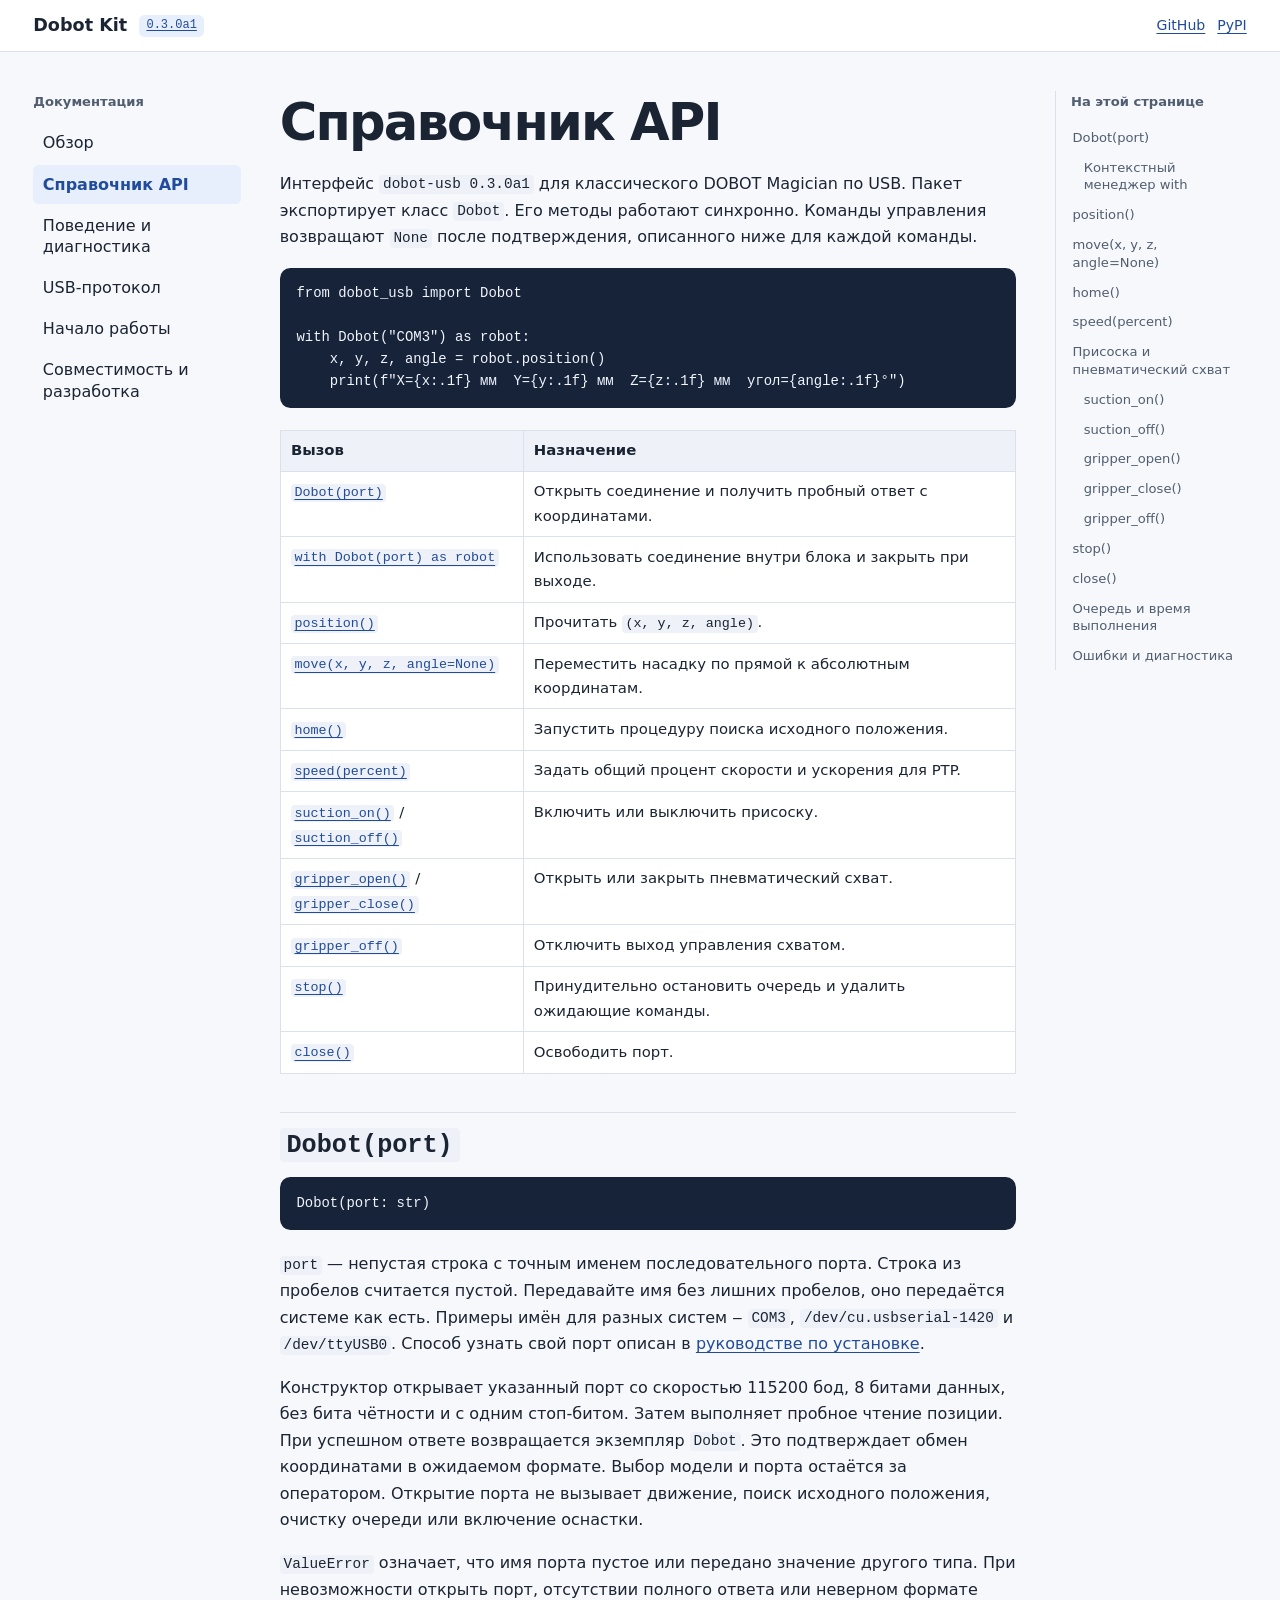
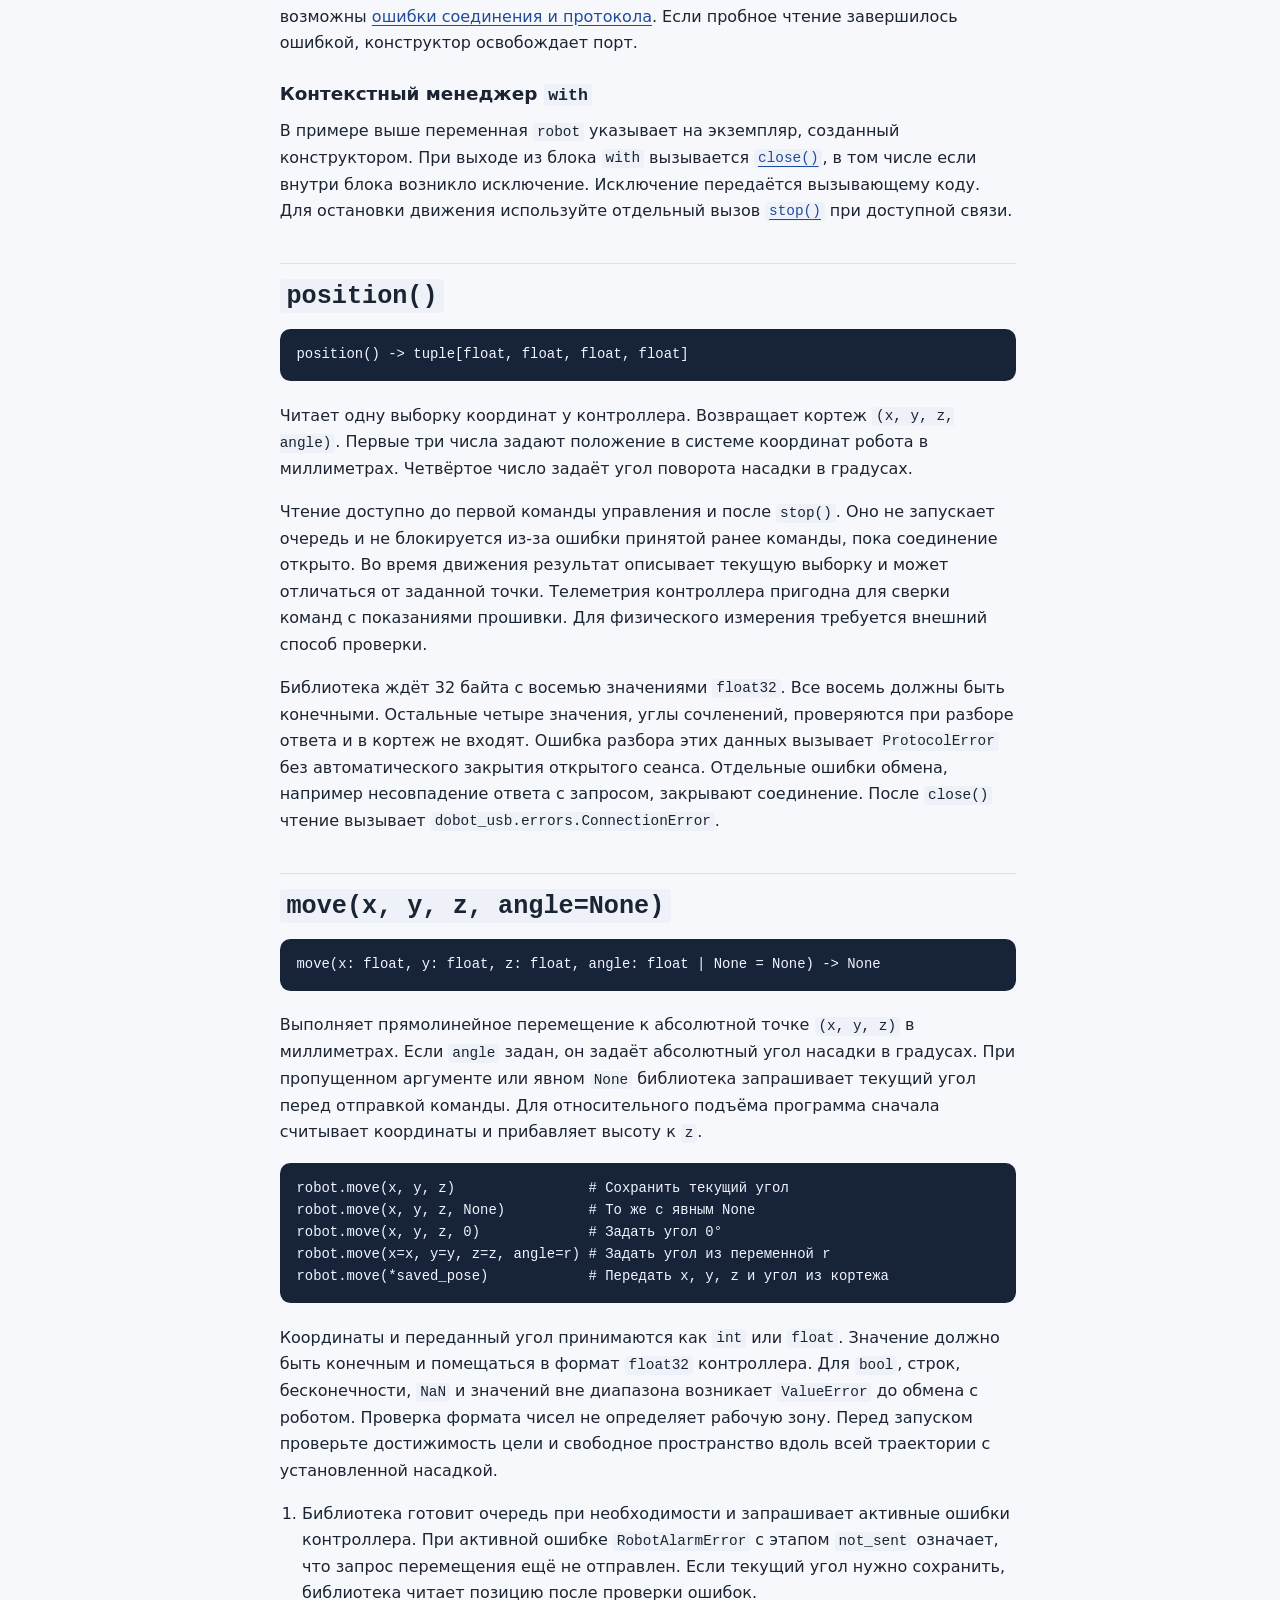
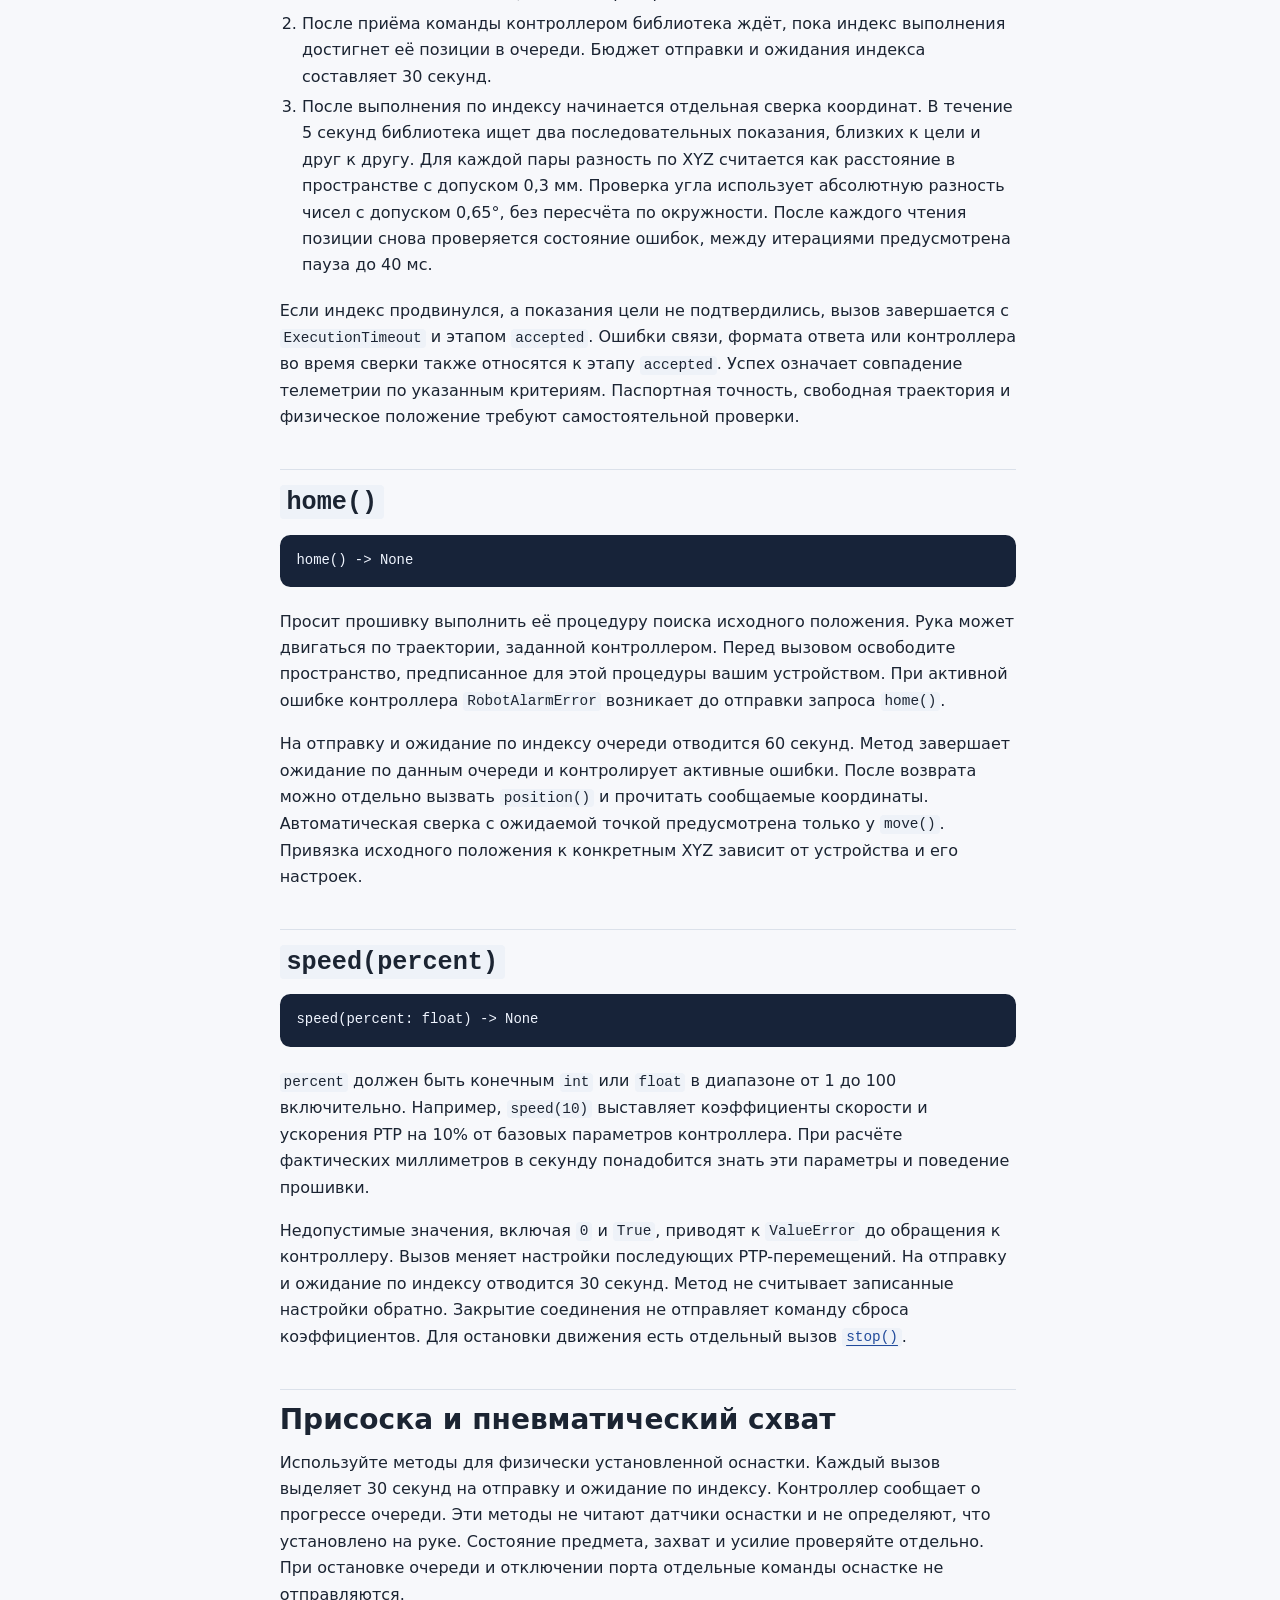
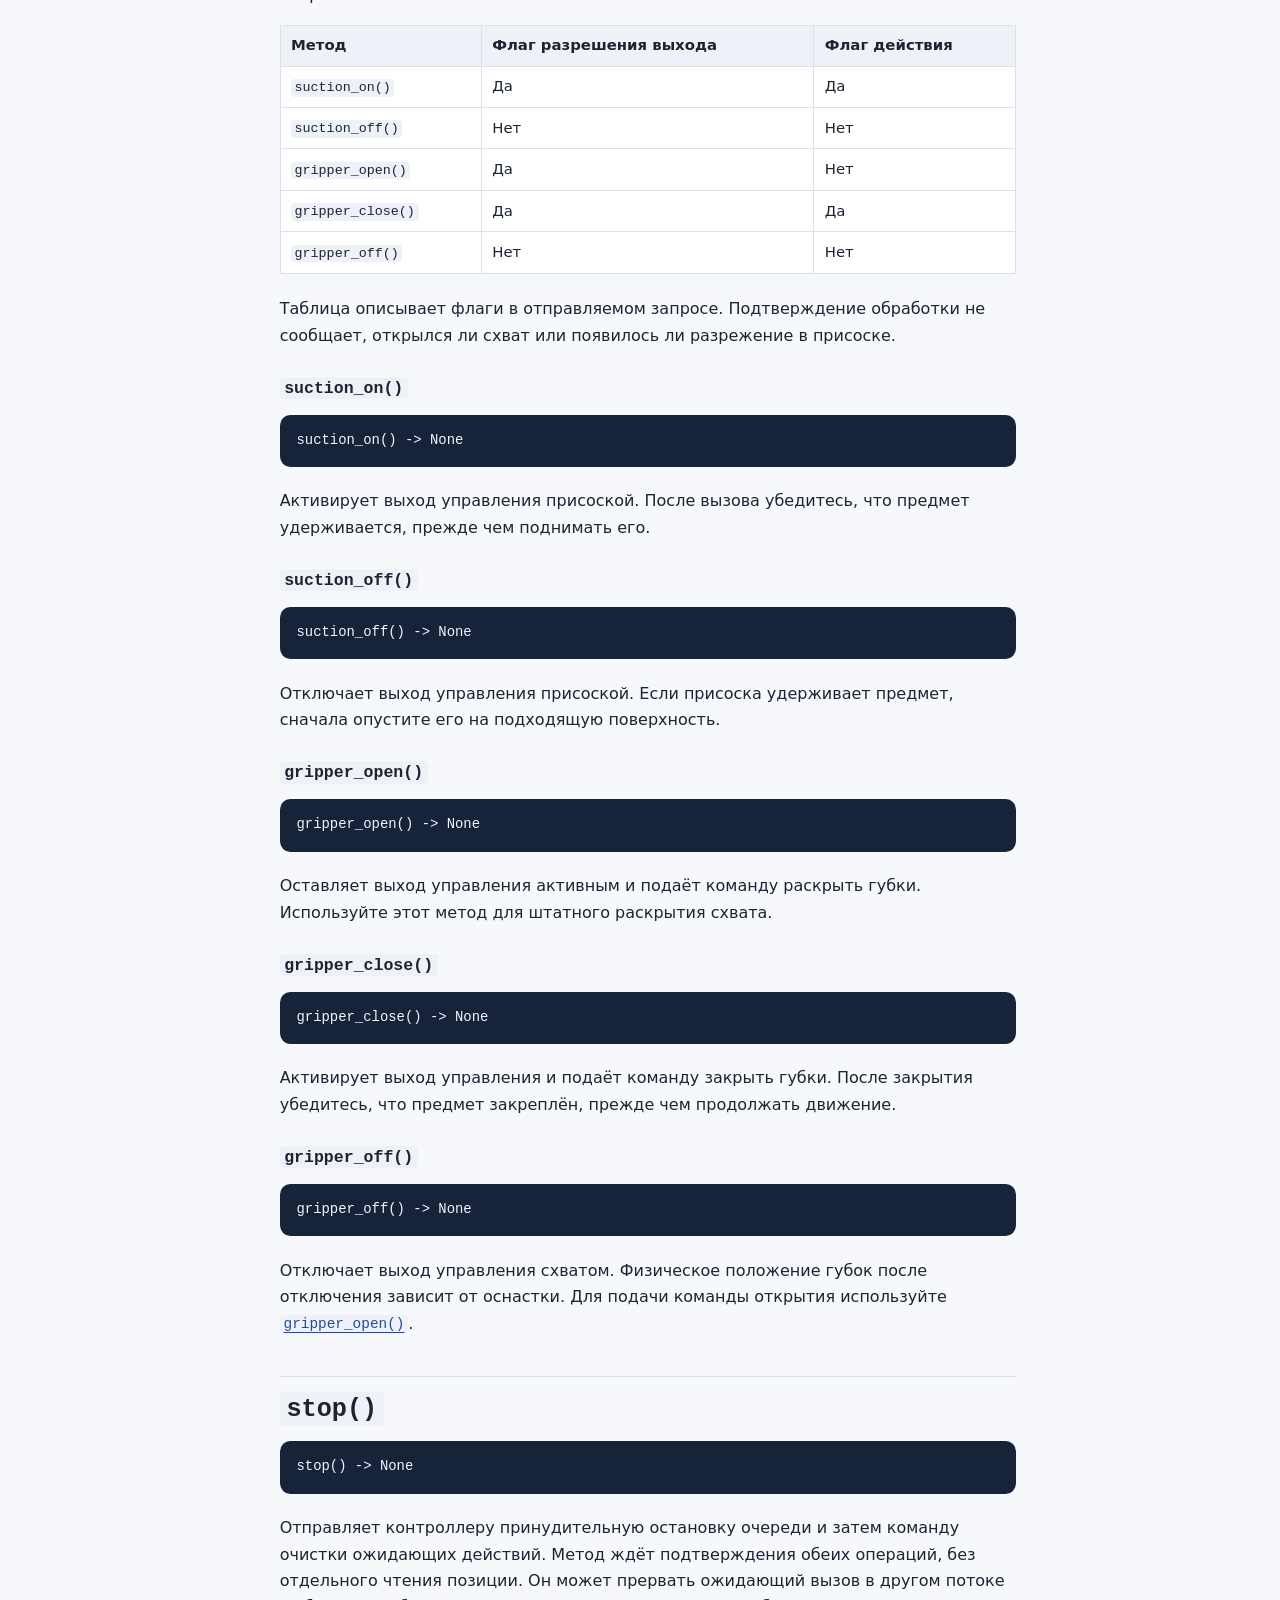
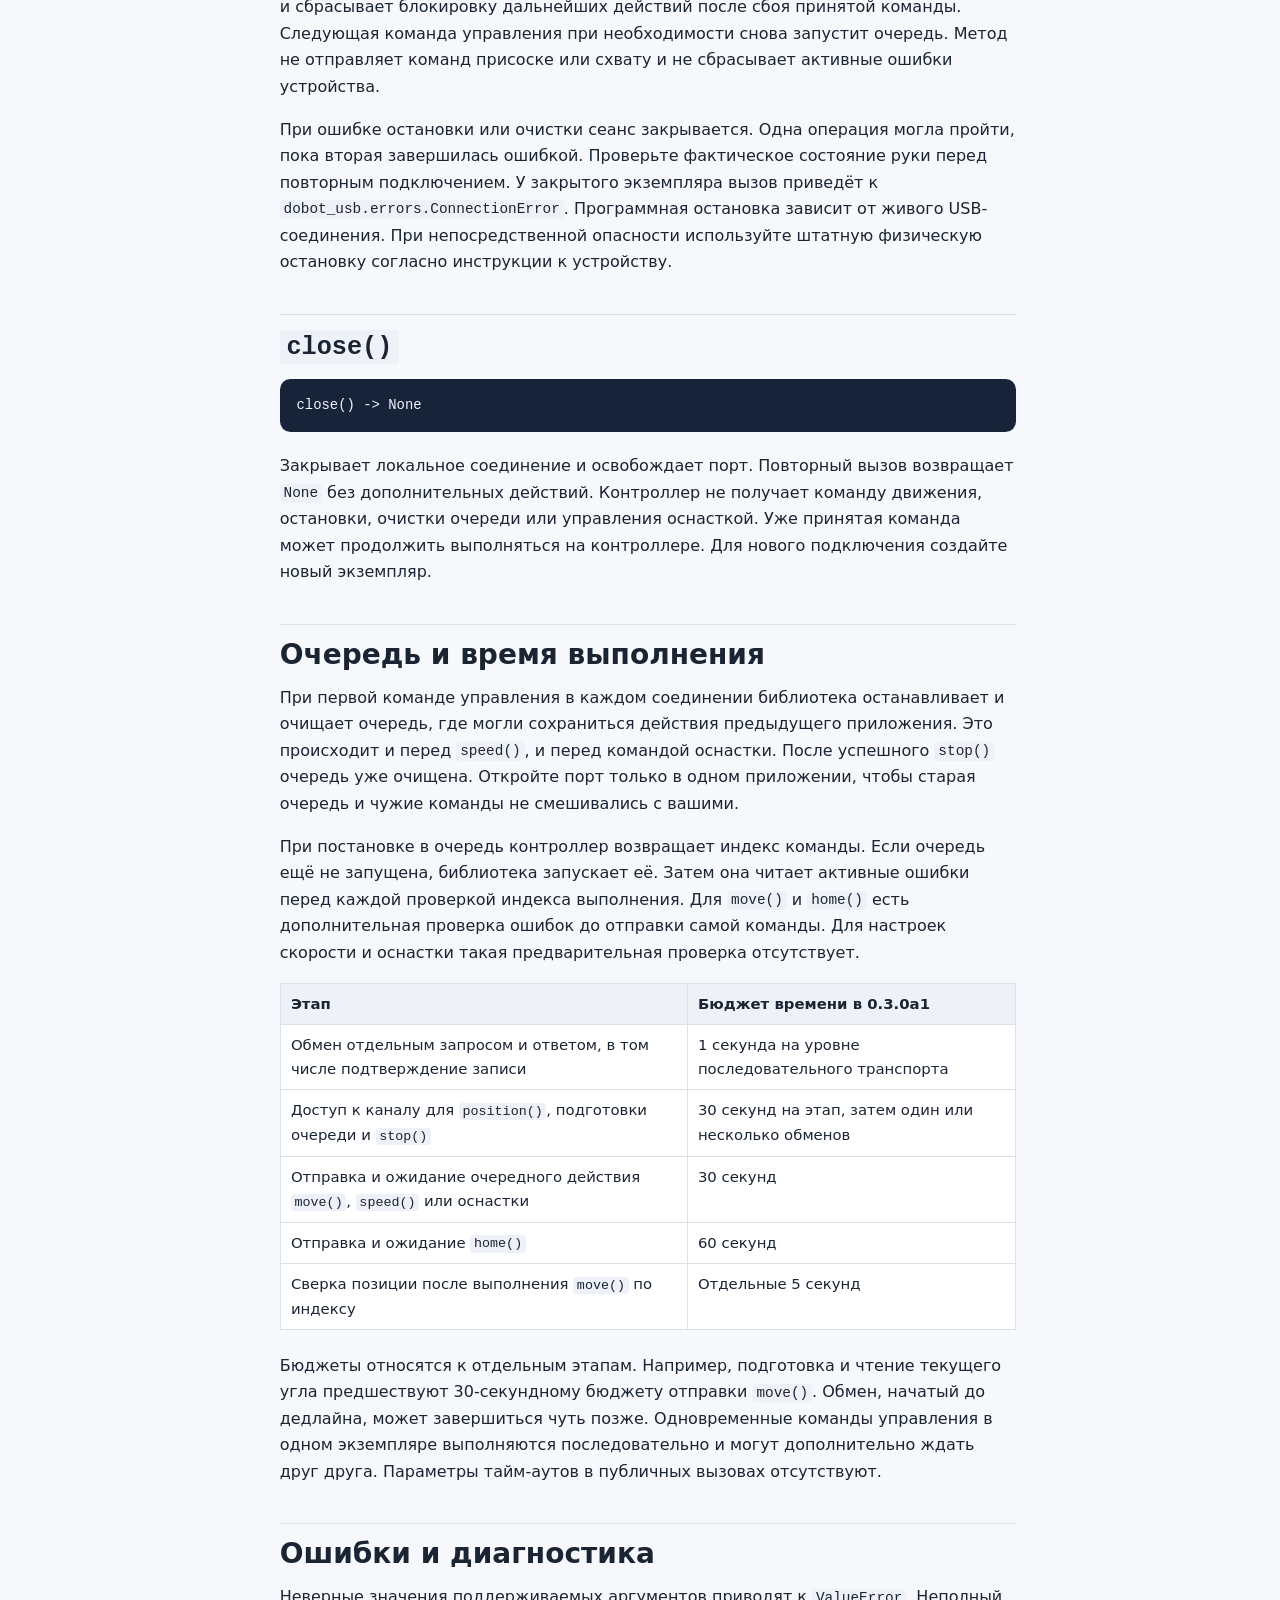
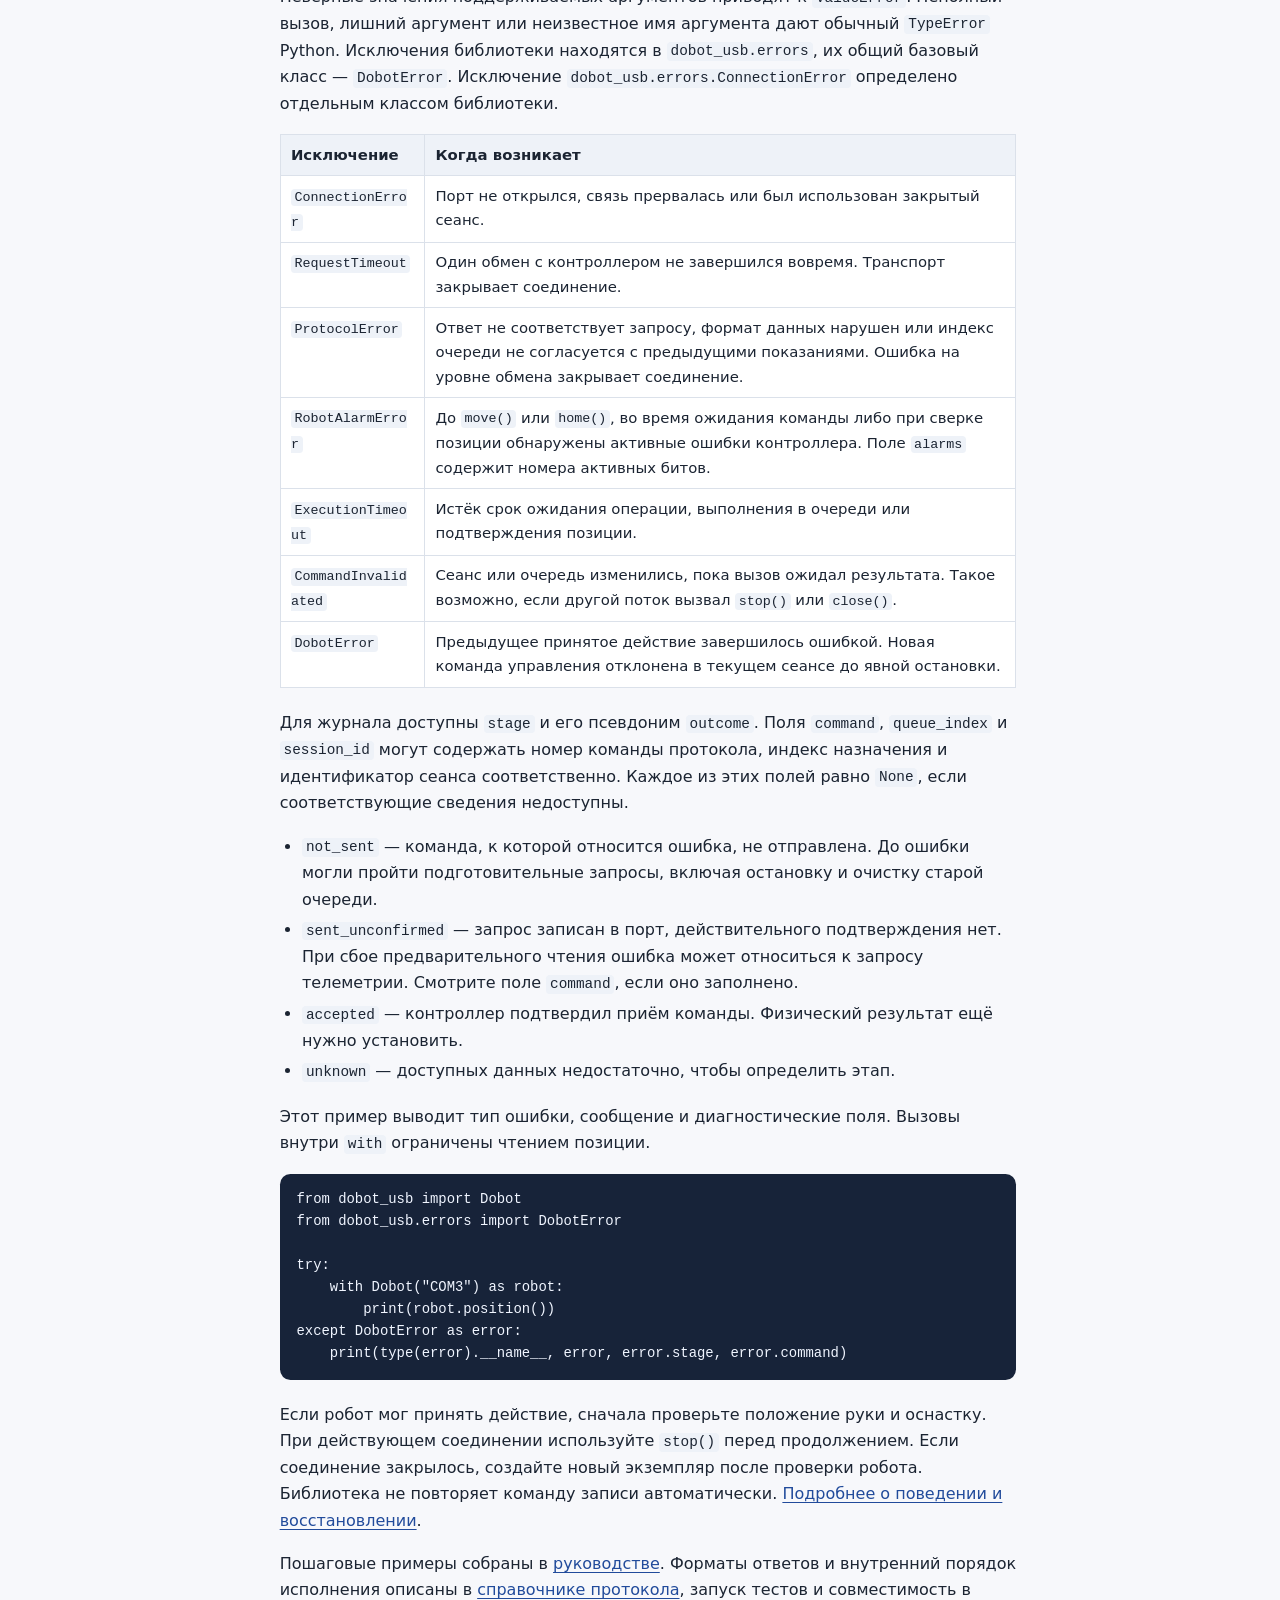
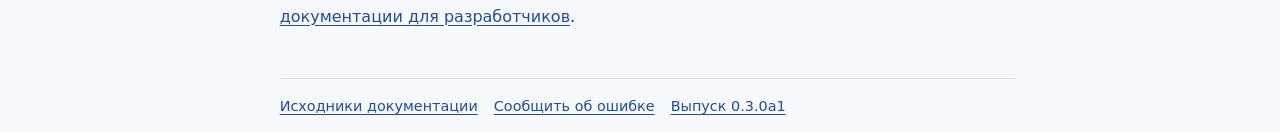
==== docs/api.html @ 1772c76c "Document the Dobot USB API and release 0.3.0a1" ====
<!doctype html>
<html lang="ru">
<head>
  <meta charset="utf-8">
  <meta name="viewport" content="width=device-width, initial-scale=1">
  <meta name="description" content="Справочник API Dobot Kit 0.3.0a1 для классического DOBOT Magician">
  <title>Справочник API | Dobot Kit</title>
  <link rel="stylesheet" href="assets/site.css">
</head>
<body>
<a class="skip-link" href="#main">К содержанию</a>
<header class="site-header">
  <div class="header-inner">
    <div class="identity">
      <a class="brand" href="index.html">Dobot Kit</a>
      <a class="version" href="development.html#releases">0.3.0a1</a>
    </div>
    <nav class="header-links" aria-label="Исходники и пакет">
      <a href="https://github.com/art9762/dobot-kit">GitHub</a>
      <a href="https://pypi.org/project/dobot-usb/0.3.0a1/">PyPI</a>
    </nav>
  </div>
</header>
<div class="layout">
  <nav class="site-nav" aria-label="Разделы документации">
    <p class="nav-name">Документация</p>
    <ul>
      <li><a href="index.html">Обзор</a></li>
      <li><a href="api.html" aria-current="page">Справочник API</a></li>
      <li><a href="behavior.html">Поведение и диагностика</a></li>
      <li><a href="protocol.html">USB-протокол</a></li>
      <li><a href="guide.html">Начало работы</a></li>
      <li><a href="development.html">Совместимость и разработка</a></li>
    </ul>
  </nav>
  <main id="main" tabindex="-1">
    <details class="small-nav">
      <summary>Разделы документации</summary>
      <nav aria-label="Разделы документации"><ul>
      <li><a href="index.html">Обзор</a></li>
      <li><a href="api.html" aria-current="page">Справочник API</a></li>
      <li><a href="behavior.html">Поведение и диагностика</a></li>
      <li><a href="protocol.html">USB-протокол</a></li>
      <li><a href="guide.html">Начало работы</a></li>
      <li><a href="development.html">Совместимость и разработка</a></li>
      </ul></nav>
    </details>
    <details class="small-contents">
      <summary>На этой странице</summary>
      <nav aria-label="Содержание страницы"><ul>
      <li class="h2"><a href="#dobot">Dobot(port)</a></li>
      <li class="h3"><a href="#with">Контекстный менеджер with</a></li>
      <li class="h2"><a href="#position">position()</a></li>
      <li class="h2"><a href="#move">move(x, y, z, angle=None)</a></li>
      <li class="h2"><a href="#home">home()</a></li>
      <li class="h2"><a href="#speed">speed(percent)</a></li>
      <li class="h2"><a href="#tools">Присоска и пневматический схват</a></li>
      <li class="h3"><a href="#suction_on">suction_on()</a></li>
      <li class="h3"><a href="#suction_off">suction_off()</a></li>
      <li class="h3"><a href="#gripper_open">gripper_open()</a></li>
      <li class="h3"><a href="#gripper_close">gripper_close()</a></li>
      <li class="h3"><a href="#gripper_off">gripper_off()</a></li>
      <li class="h2"><a href="#stop">stop()</a></li>
      <li class="h2"><a href="#close">close()</a></li>
      <li class="h2"><a href="#queue">Очередь и время выполнения</a></li>
      <li class="h2"><a href="#errors">Ошибки и диагностика</a></li>
      </ul></nav>
    </details>
<article class="doc-content">
  <h1>Справочник API</h1>
  <p>Интерфейс <code>dobot-usb 0.3.0a1</code> для классического DOBOT Magician по USB. Пакет экспортирует класс <code>Dobot</code>. Его методы работают синхронно. Команды управления возвращают <code>None</code> после подтверждения, описанного ниже для каждой команды.</p>

  <pre data-language="python"><code>from dobot_usb import Dobot

with Dobot("COM3") as robot:
    x, y, z, angle = robot.position()
    print(f"X={x:.1f} мм  Y={y:.1f} мм  Z={z:.1f} мм  угол={angle:.1f}°")</code></pre>

  <div class="table-wrap">
    <table>
      <thead><tr><th scope="col">Вызов</th><th scope="col">Назначение</th></tr></thead>
      <tbody>
        <tr><td><a href="#dobot"><code>Dobot(port)</code></a></td><td>Открыть соединение и получить пробный ответ с координатами.</td></tr>
        <tr><td><a href="#with"><code>with Dobot(port) as robot</code></a></td><td>Использовать соединение внутри блока и закрыть при выходе.</td></tr>
        <tr><td><a href="#position"><code>position()</code></a></td><td>Прочитать <code>(x, y, z, angle)</code>.</td></tr>
        <tr><td><a href="#move"><code>move(x, y, z, angle=None)</code></a></td><td>Переместить насадку по прямой к абсолютным координатам.</td></tr>
        <tr><td><a href="#home"><code>home()</code></a></td><td>Запустить процедуру поиска исходного положения.</td></tr>
        <tr><td><a href="#speed"><code>speed(percent)</code></a></td><td>Задать общий процент скорости и ускорения для PTP.</td></tr>
        <tr><td><a href="#suction_on"><code>suction_on()</code></a> / <a href="#suction_off"><code>suction_off()</code></a></td><td>Включить или выключить присоску.</td></tr>
        <tr><td><a href="#gripper_open"><code>gripper_open()</code></a> / <a href="#gripper_close"><code>gripper_close()</code></a></td><td>Открыть или закрыть пневматический схват.</td></tr>
        <tr><td><a href="#gripper_off"><code>gripper_off()</code></a></td><td>Отключить выход управления схватом.</td></tr>
        <tr><td><a href="#stop"><code>stop()</code></a></td><td>Принудительно остановить очередь и удалить ожидающие команды.</td></tr>
        <tr><td><a href="#close"><code>close()</code></a></td><td>Освободить порт.</td></tr>
      </tbody>
    </table>
  </div>

  <h2 id="dobot"><code>Dobot(port)</code></h2>
  <pre><code>Dobot(port: str)</code></pre>
  <p><code>port</code> — непустая строка с точным именем последовательного порта. Строка из пробелов считается пустой. Передавайте имя без лишних пробелов, оно передаётся системе как есть. Примеры имён для разных систем ‒ <code>COM3</code>, <code>/dev/cu.usbserial-1420</code> и <code>/dev/ttyUSB0</code>. Способ узнать свой порт описан в <a href="guide.html">руководстве по установке</a>.</p>
  <p>Конструктор открывает указанный порт со скоростью 115200 бод, 8 битами данных, без бита чётности и с одним стоп-битом. Затем выполняет пробное чтение позиции. При успешном ответе возвращается экземпляр <code>Dobot</code>. Это подтверждает обмен координатами в ожидаемом формате. Выбор модели и порта остаётся за оператором. Открытие порта не вызывает движение, поиск исходного положения, очистку очереди или включение оснастки.</p>
  <p><code>ValueError</code> означает, что имя порта пустое или передано значение другого типа. При невозможности открыть порт, отсутствии полного ответа или неверном формате возможны <a href="#errors">ошибки соединения и протокола</a>. Если пробное чтение завершилось ошибкой, конструктор освобождает порт.</p>

  <h3 id="with">Контекстный менеджер <code>with</code></h3>
  <p>В примере выше переменная <code>robot</code> указывает на экземпляр, созданный конструктором. При выходе из блока <code>with</code> вызывается <a href="#close"><code>close()</code></a>, в том числе если внутри блока возникло исключение. Исключение передаётся вызывающему коду. Для остановки движения используйте отдельный вызов <a href="#stop"><code>stop()</code></a> при доступной связи.</p>

  <h2 id="position"><code>position()</code></h2>
  <pre><code>position() -> tuple[float, float, float, float]</code></pre>
  <p>Читает одну выборку координат у контроллера. Возвращает кортеж <code>(x, y, z, angle)</code>. Первые три числа задают положение в системе координат робота в миллиметрах. Четвёртое число задаёт угол поворота насадки в градусах.</p>
  <p>Чтение доступно до первой команды управления и после <code>stop()</code>. Оно не запускает очередь и не блокируется из-за ошибки принятой ранее команды, пока соединение открыто. Во время движения результат описывает текущую выборку и может отличаться от заданной точки. Телеметрия контроллера пригодна для сверки команд с показаниями прошивки. Для физического измерения требуется внешний способ проверки.</p>
  <p>Библиотека ждёт 32 байта с восемью значениями <code>float32</code>. Все восемь должны быть конечными. Остальные четыре значения, углы сочленений, проверяются при разборе ответа и в кортеж не входят. Ошибка разбора этих данных вызывает <code>ProtocolError</code> без автоматического закрытия открытого сеанса. Отдельные ошибки обмена, например несовпадение ответа с запросом, закрывают соединение. После <code>close()</code> чтение вызывает <code>dobot_usb.errors.ConnectionError</code>.</p>

  <h2 id="move"><code>move(x, y, z, angle=None)</code></h2>
  <pre><code>move(x: float, y: float, z: float, angle: float | None = None) -> None</code></pre>
  <p>Выполняет прямолинейное перемещение к абсолютной точке <code>(x, y, z)</code> в миллиметрах. Если <code>angle</code> задан, он задаёт абсолютный угол насадки в градусах. При пропущенном аргументе или явном <code>None</code> библиотека запрашивает текущий угол перед отправкой команды. Для относительного подъёма программа сначала считывает координаты и прибавляет высоту к <code>z</code>.</p>
  <pre><code>robot.move(x, y, z)                # Сохранить текущий угол
robot.move(x, y, z, None)          # То же с явным None
robot.move(x, y, z, 0)             # Задать угол 0°
robot.move(x=x, y=y, z=z, angle=r) # Задать угол из переменной r
robot.move(*saved_pose)            # Передать x, y, z и угол из кортежа</code></pre>
  <p>Координаты и переданный угол принимаются как <code>int</code> или <code>float</code>. Значение должно быть конечным и помещаться в формат <code>float32</code> контроллера. Для <code>bool</code>, строк, бесконечности, <code>NaN</code> и значений вне диапазона возникает <code>ValueError</code> до обмена с роботом. Проверка формата чисел не определяет рабочую зону. Перед запуском проверьте достижимость цели и свободное пространство вдоль всей траектории с установленной насадкой.</p>
  <ol>
    <li>Библиотека готовит очередь при необходимости и запрашивает активные ошибки контроллера. При активной ошибке <code>RobotAlarmError</code> с этапом <code>not_sent</code> означает, что запрос перемещения ещё не отправлен. Если текущий угол нужно сохранить, библиотека читает позицию после проверки ошибок.</li>
    <li>После приёма команды контроллером библиотека ждёт, пока индекс выполнения достигнет её позиции в очереди. Бюджет отправки и ожидания индекса составляет 30 секунд.</li>
    <li>После выполнения по индексу начинается отдельная сверка координат. В течение 5 секунд библиотека ищет два последовательных показания, близких к цели и друг к другу. Для каждой пары разность по XYZ считается как расстояние в пространстве с допуском 0,3 мм. Проверка угла использует абсолютную разность чисел с допуском 0,65°, без пересчёта по окружности. После каждого чтения позиции снова проверяется состояние ошибок, между итерациями предусмотрена пауза до 40 мс.</li>
  </ol>
  <p>Если индекс продвинулся, а показания цели не подтвердились, вызов завершается с <code>ExecutionTimeout</code> и этапом <code>accepted</code>. Ошибки связи, формата ответа или контроллера во время сверки также относятся к этапу <code>accepted</code>. Успех означает совпадение телеметрии по указанным критериям. Паспортная точность, свободная траектория и физическое положение требуют самостоятельной проверки.</p>

  <h2 id="home"><code>home()</code></h2>
  <pre><code>home() -> None</code></pre>
  <p>Просит прошивку выполнить её процедуру поиска исходного положения. Рука может двигаться по траектории, заданной контроллером. Перед вызовом освободите пространство, предписанное для этой процедуры вашим устройством. При активной ошибке контроллера <code>RobotAlarmError</code> возникает до отправки запроса <code>home()</code>.</p>
  <p>На отправку и ожидание по индексу очереди отводится 60 секунд. Метод завершает ожидание по данным очереди и контролирует активные ошибки. После возврата можно отдельно вызвать <code>position()</code> и прочитать сообщаемые координаты. Автоматическая сверка с ожидаемой точкой предусмотрена только у <code>move()</code>. Привязка исходного положения к конкретным XYZ зависит от устройства и его настроек.</p>

  <h2 id="speed"><code>speed(percent)</code></h2>
  <pre><code>speed(percent: float) -> None</code></pre>
  <p><code>percent</code> должен быть конечным <code>int</code> или <code>float</code> в диапазоне от 1 до 100 включительно. Например, <code>speed(10)</code> выставляет коэффициенты скорости и ускорения PTP на 10% от базовых параметров контроллера. При расчёте фактических миллиметров в секунду понадобится знать эти параметры и поведение прошивки.</p>
  <p>Недопустимые значения, включая <code>0</code> и <code>True</code>, приводят к <code>ValueError</code> до обращения к контроллеру. Вызов меняет настройки последующих PTP-перемещений. На отправку и ожидание по индексу отводится 30 секунд. Метод не считывает записанные настройки обратно. Закрытие соединения не отправляет команду сброса коэффициентов. Для остановки движения есть отдельный вызов <a href="#stop"><code>stop()</code></a>.</p>

  <h2 id="tools">Присоска и пневматический схват</h2>
  <p>Используйте методы для физически установленной оснастки. Каждый вызов выделяет 30 секунд на отправку и ожидание по индексу. Контроллер сообщает о прогрессе очереди. Эти методы не читают датчики оснастки и не определяют, что установлено на руке. Состояние предмета, захват и усилие проверяйте отдельно. При остановке очереди и отключении порта отдельные команды оснастке не отправляются.</p>
  <div class="table-wrap">
    <table>
      <thead><tr><th scope="col">Метод</th><th scope="col">Флаг разрешения выхода</th><th scope="col">Флаг действия</th></tr></thead>
      <tbody>
        <tr><td><code>suction_on()</code></td><td>Да</td><td>Да</td></tr>
        <tr><td><code>suction_off()</code></td><td>Нет</td><td>Нет</td></tr>
        <tr><td><code>gripper_open()</code></td><td>Да</td><td>Нет</td></tr>
        <tr><td><code>gripper_close()</code></td><td>Да</td><td>Да</td></tr>
        <tr><td><code>gripper_off()</code></td><td>Нет</td><td>Нет</td></tr>
      </tbody>
    </table>
  </div>
  <p>Таблица описывает флаги в отправляемом запросе. Подтверждение обработки не сообщает, открылся ли схват или появилось ли разрежение в присоске.</p>

  <h3 id="suction_on"><code>suction_on()</code></h3>
  <pre><code>suction_on() -> None</code></pre>
  <p>Активирует выход управления присоской. После вызова убедитесь, что предмет удерживается, прежде чем поднимать его.</p>

  <h3 id="suction_off"><code>suction_off()</code></h3>
  <pre><code>suction_off() -> None</code></pre>
  <p>Отключает выход управления присоской. Если присоска удерживает предмет, сначала опустите его на подходящую поверхность.</p>

  <h3 id="gripper_open"><code>gripper_open()</code></h3>
  <pre><code>gripper_open() -> None</code></pre>
  <p>Оставляет выход управления активным и подаёт команду раскрыть губки. Используйте этот метод для штатного раскрытия схвата.</p>

  <h3 id="gripper_close"><code>gripper_close()</code></h3>
  <pre><code>gripper_close() -> None</code></pre>
  <p>Активирует выход управления и подаёт команду закрыть губки. После закрытия убедитесь, что предмет закреплён, прежде чем продолжать движение.</p>

  <h3 id="gripper_off"><code>gripper_off()</code></h3>
  <pre><code>gripper_off() -> None</code></pre>
  <p>Отключает выход управления схватом. Физическое положение губок после отключения зависит от оснастки. Для подачи команды открытия используйте <a href="#gripper_open"><code>gripper_open()</code></a>.</p>

  <h2 id="stop"><code>stop()</code></h2>
  <pre><code>stop() -> None</code></pre>
  <p>Отправляет контроллеру принудительную остановку очереди и затем команду очистки ожидающих действий. Метод ждёт подтверждения обеих операций, без отдельного чтения позиции. Он может прервать ожидающий вызов в другом потоке и сбрасывает блокировку дальнейших действий после сбоя принятой команды. Следующая команда управления при необходимости снова запустит очередь. Метод не отправляет команд присоске или схвату и не сбрасывает активные ошибки устройства.</p>
  <p>При ошибке остановки или очистки сеанс закрывается. Одна операция могла пройти, пока вторая завершилась ошибкой. Проверьте фактическое состояние руки перед повторным подключением. У закрытого экземпляра вызов приведёт к <code>dobot_usb.errors.ConnectionError</code>. Программная остановка зависит от живого USB-соединения. При непосредственной опасности используйте штатную физическую остановку согласно инструкции к устройству.</p>

  <h2 id="close"><code>close()</code></h2>
  <pre><code>close() -> None</code></pre>
  <p>Закрывает локальное соединение и освобождает порт. Повторный вызов возвращает <code>None</code> без дополнительных действий. Контроллер не получает команду движения, остановки, очистки очереди или управления оснасткой. Уже принятая команда может продолжить выполняться на контроллере. Для нового подключения создайте новый экземпляр.</p>

  <h2 id="queue">Очередь и время выполнения</h2>
  <p>При первой команде управления в каждом соединении библиотека останавливает и очищает очередь, где могли сохраниться действия предыдущего приложения. Это происходит и перед <code>speed()</code>, и перед командой оснастки. После успешного <code>stop()</code> очередь уже очищена. Откройте порт только в одном приложении, чтобы старая очередь и чужие команды не смешивались с вашими.</p>
  <p>При постановке в очередь контроллер возвращает индекс команды. Если очередь ещё не запущена, библиотека запускает её. Затем она читает активные ошибки перед каждой проверкой индекса выполнения. Для <code>move()</code> и <code>home()</code> есть дополнительная проверка ошибок до отправки самой команды. Для настроек скорости и оснастки такая предварительная проверка отсутствует.</p>
  <div class="table-wrap">
    <table>
      <thead><tr><th scope="col">Этап</th><th scope="col">Бюджет времени в 0.3.0a1</th></tr></thead>
      <tbody>
        <tr><td>Обмен отдельным запросом и ответом, в том числе подтверждение записи</td><td>1 секунда на уровне последовательного транспорта</td></tr>
        <tr><td>Доступ к каналу для <code>position()</code>, подготовки очереди и <code>stop()</code></td><td>30 секунд на этап, затем один или несколько обменов</td></tr>
        <tr><td>Отправка и ожидание очередного действия <code>move()</code>, <code>speed()</code> или оснастки</td><td>30 секунд</td></tr>
        <tr><td>Отправка и ожидание <code>home()</code></td><td>60 секунд</td></tr>
        <tr><td>Сверка позиции после выполнения <code>move()</code> по индексу</td><td>Отдельные 5 секунд</td></tr>
      </tbody>
    </table>
  </div>
  <p>Бюджеты относятся к отдельным этапам. Например, подготовка и чтение текущего угла предшествуют 30-секундному бюджету отправки <code>move()</code>. Обмен, начатый до дедлайна, может завершиться чуть позже. Одновременные команды управления в одном экземпляре выполняются последовательно и могут дополнительно ждать друг друга. Параметры тайм-аутов в публичных вызовах отсутствуют.</p>

  <h2 id="errors">Ошибки и диагностика</h2>
  <p>Неверные значения поддерживаемых аргументов приводят к <code>ValueError</code>. Неполный вызов, лишний аргумент или неизвестное имя аргумента дают обычный <code>TypeError</code> Python. Исключения библиотеки находятся в <code>dobot_usb.errors</code>, их общий базовый класс — <code>DobotError</code>. Исключение <code>dobot_usb.errors.ConnectionError</code> определено отдельным классом библиотеки.</p>
  <div class="table-wrap">
    <table>
      <thead><tr><th scope="col">Исключение</th><th scope="col">Когда возникает</th></tr></thead>
      <tbody>
        <tr><td><code>ConnectionError</code></td><td>Порт не открылся, связь прервалась или был использован закрытый сеанс.</td></tr>
        <tr><td><code>RequestTimeout</code></td><td>Один обмен с контроллером не завершился вовремя. Транспорт закрывает соединение.</td></tr>
        <tr><td><code>ProtocolError</code></td><td>Ответ не соответствует запросу, формат данных нарушен или индекс очереди не согласуется с предыдущими показаниями. Ошибка на уровне обмена закрывает соединение.</td></tr>
        <tr><td><code>RobotAlarmError</code></td><td>До <code>move()</code> или <code>home()</code>, во время ожидания команды либо при сверке позиции обнаружены активные ошибки контроллера. Поле <code>alarms</code> содержит номера активных битов.</td></tr>
        <tr><td><code>ExecutionTimeout</code></td><td>Истёк срок ожидания операции, выполнения в очереди или подтверждения позиции.</td></tr>
        <tr><td><code>CommandInvalidated</code></td><td>Сеанс или очередь изменились, пока вызов ожидал результата. Такое возможно, если другой поток вызвал <code>stop()</code> или <code>close()</code>.</td></tr>
        <tr><td><code>DobotError</code></td><td>Предыдущее принятое действие завершилось ошибкой. Новая команда управления отклонена в текущем сеансе до явной остановки.</td></tr>
      </tbody>
    </table>
  </div>
  <p>Для журнала доступны <code>stage</code> и его псевдоним <code>outcome</code>. Поля <code>command</code>, <code>queue_index</code> и <code>session_id</code> могут содержать номер команды протокола, индекс назначения и идентификатор сеанса соответственно. Каждое из этих полей равно <code>None</code>, если соответствующие сведения недоступны.</p>
  <ul>
    <li><code>not_sent</code> — команда, к которой относится ошибка, не отправлена. До ошибки могли пройти подготовительные запросы, включая остановку и очистку старой очереди.</li>
    <li><code>sent_unconfirmed</code> — запрос записан в порт, действительного подтверждения нет. При сбое предварительного чтения ошибка может относиться к запросу телеметрии. Смотрите поле <code>command</code>, если оно заполнено.</li>
    <li><code>accepted</code> — контроллер подтвердил приём команды. Физический результат ещё нужно установить.</li>
    <li><code>unknown</code> — доступных данных недостаточно, чтобы определить этап.</li>
  </ul>
  <p>Этот пример выводит тип ошибки, сообщение и диагностические поля. Вызовы внутри <code>with</code> ограничены чтением позиции.</p>
  <pre data-language="python"><code>from dobot_usb import Dobot
from dobot_usb.errors import DobotError

try:
    with Dobot("COM3") as robot:
        print(robot.position())
except DobotError as error:
    print(type(error).__name__, error, error.stage, error.command)</code></pre>
  <p>Если робот мог принять действие, сначала проверьте положение руки и оснастку. При действующем соединении используйте <code>stop()</code> перед продолжением. Если соединение закрылось, создайте новый экземпляр после проверки робота. Библиотека не повторяет команду записи автоматически. <a href="behavior.html">Подробнее о поведении и восстановлении</a>.</p>
  <p>Пошаговые примеры собраны в <a href="guide.html">руководстве</a>. Форматы ответов и внутренний порядок исполнения описаны в <a href="protocol.html">справочнике протокола</a>, запуск тестов и совместимость в <a href="development.html">документации для разработчиков</a>.</p>
</article>
    <footer class="doc-footer">
      <a href="https://github.com/art9762/dobot-kit/tree/v0.3.0a1/docs">Исходники документации</a>
      <a href="https://github.com/art9762/dobot-kit/issues">Сообщить об ошибке</a>
      <a href="https://github.com/art9762/dobot-kit/releases/tag/v0.3.0a1">Выпуск 0.3.0a1</a>
    </footer>
  </main>
  <nav class="contents" aria-label="Содержание страницы">
    <p class="nav-name">На этой странице</p>
    <ul>
      <li class="h2"><a href="#dobot">Dobot(port)</a></li>
      <li class="h3"><a href="#with">Контекстный менеджер with</a></li>
      <li class="h2"><a href="#position">position()</a></li>
      <li class="h2"><a href="#move">move(x, y, z, angle=None)</a></li>
      <li class="h2"><a href="#home">home()</a></li>
      <li class="h2"><a href="#speed">speed(percent)</a></li>
      <li class="h2"><a href="#tools">Присоска и пневматический схват</a></li>
      <li class="h3"><a href="#suction_on">suction_on()</a></li>
      <li class="h3"><a href="#suction_off">suction_off()</a></li>
      <li class="h3"><a href="#gripper_open">gripper_open()</a></li>
      <li class="h3"><a href="#gripper_close">gripper_close()</a></li>
      <li class="h3"><a href="#gripper_off">gripper_off()</a></li>
      <li class="h2"><a href="#stop">stop()</a></li>
      <li class="h2"><a href="#close">close()</a></li>
      <li class="h2"><a href="#queue">Очередь и время выполнения</a></li>
      <li class="h2"><a href="#errors">Ошибки и диагностика</a></li>
    </ul>
  </nav>
</div>
</body>
</html>
---- docs/assets/site.css ----
:root {
  color-scheme: light dark;
  --canvas: #f7f8fb;
  --surface: #fff;
  --ink: #1b2432;
  --muted: #505e6f;
  --line: #dbe1ea;
  --accent: #214b9b;
  --active: #e7effd;
  --code: #eef2f8;
  --terminal: #172339;
  --terminal-ink: #f0f5ff;
  --radius: .65rem;
  font: 16px/1.65 system-ui, -apple-system, BlinkMacSystemFont, "Segoe UI", sans-serif;
}

@media (prefers-color-scheme: dark) {
  :root {
    --canvas: #111722;
    --surface: #161e2c;
    --ink: #edf1fa;
    --muted: #b0bbca;
    --line: #354156;
    --accent: #a9c7ff;
    --active: #253a60;
    --code: #202e44;
    --terminal: #0d1422;
  }
}

* { box-sizing: border-box; }
html { scroll-padding-top: 5.5rem; }
body { margin: 0; color: var(--ink); background: var(--canvas); }
a { color: var(--accent); text-underline-offset: .18em; }
a:hover { text-decoration-thickness: .13em; }
a:focus-visible, button:focus-visible, summary:focus-visible {
  outline: .18rem solid var(--accent);
  outline-offset: .18rem;
}
.skip-link { position: absolute; left: -999rem; }
.skip-link:focus { left: 1rem; top: .65rem; z-index: 3; background: var(--surface); padding: .45rem .8rem; }
.site-header {
  position: sticky;
  z-index: 2;
  top: 0;
  background: var(--surface);
  border-bottom: 1px solid var(--line);
}
.header-inner {
  max-width: 92rem;
  margin-inline: auto;
  padding: .7rem clamp(1rem, 2.6vw, 2.6rem);
  display: flex;
  align-items: center;
  justify-content: space-between;
  gap: .75rem;
}
.identity, .header-links { display: flex; align-items: center; gap: .75rem; }
.brand { color: var(--ink); font-size: 1.1rem; font-weight: 750; text-decoration: none; white-space: nowrap; }
.version {
  padding: .08rem .45rem;
  font: .75rem/1.6 ui-monospace, SFMono-Regular, Consolas, monospace;
  border-radius: .35rem;
  background: var(--active);
}
.header-links { font-size: .88rem; }
.layout {
  max-width: 92rem;
  margin-inline: auto;
  display: grid;
  grid-template-columns: minmax(10rem, 13rem) minmax(0, 1fr) minmax(9rem, 12rem);
  gap: clamp(1rem, 3vw, 3rem);
  padding: 2.4rem clamp(1rem, 2.6vw, 2.6rem) 4rem;
}
.site-nav, .contents { align-self: start; position: sticky; top: 5rem; max-height: calc(100vh - 6rem); overflow: auto; }
.nav-name { color: var(--muted); font-size: .82rem; font-weight: 700; margin: 0 0 .7rem; }
.site-nav ul, .contents ul { list-style: none; padding: 0; margin: 0; }
.site-nav a, .contents a { display: block; text-decoration: none; line-height: 1.35; }
.site-nav a { padding: .55rem .6rem; border-radius: .35rem; color: var(--ink); font-weight: 530; }
.site-nav a[aria-current="page"], .site-nav a:hover { background: var(--active); }
.site-nav a[aria-current="page"] { color: var(--accent); font-weight: 720; }
.contents { border-left: 1px solid var(--line); padding-left: .95rem; }
.contents a { color: var(--muted); font-size: .82rem; padding: .32rem .1rem; }
.contents a:hover { color: var(--accent); }
main { min-width: 0; }
.doc-content { max-width: 54rem; margin-inline: auto; }
h1, h2, h3, h4 { line-height: 1.22; overflow-wrap: anywhere; }
h1 { margin: 0 0 1.1rem; font-size: clamp(2rem, 4.5vw, 3.2rem); letter-spacing: -.036em; }
h2 { font-size: clamp(1.4rem, 2.5vw, 1.75rem); margin: 2.4rem 0 .8rem; padding-top: .8rem; border-top: 1px solid var(--line); }
h3 { font-size: 1.15rem; margin: 1.65rem 0 .5rem; }
h4 { font-size: 1rem; margin: 1.4rem 0 .5rem; }
p { margin: .75rem 0 1.05rem; }
.lead { color: var(--muted); font-size: 1.1rem; max-width: 48rem; }
li + li { margin-top: .25rem; }
.site-nav li + li, .contents li + li { margin-top: .12rem; }
ul, ol, dl { margin: .7rem 0 1.2rem; padding-inline-start: 1.4rem; }
dt { font-weight: 700; }
dd { margin: .12rem 0 .9rem; }
code, kbd, pre { font-family: ui-monospace, SFMono-Regular, Consolas, monospace; }
code, kbd { font-size: .9em; border-radius: .24rem; background: var(--code); padding: .1em .27em; overflow-wrap: anywhere; }
pre {
  max-width: 100%;
  overflow: auto;
  padding: .95rem 1.05rem;
  margin: 1rem 0 1.35rem;
  background: var(--terminal);
  border-radius: var(--radius);
  color: var(--terminal-ink);
  font-size: .87rem;
  line-height: 1.58;
  tab-size: 4;
}
pre code { padding: 0; font-size: inherit; background: transparent; overflow-wrap: normal; }
.callout, .note {
  margin: 1.3rem 0;
  padding: .8rem 1rem;
  border: 1px solid var(--line);
  border-inline-start: .25rem solid var(--accent);
  border-radius: var(--radius);
  background: var(--surface);
}
.callout :first-child, .note :first-child { margin-top: 0; }
.callout :last-child, .note :last-child { margin-bottom: 0; }
.table-wrap { overflow-x: auto; margin: 1rem 0 1.4rem; }
table { width: 100%; border-collapse: collapse; font-size: .93rem; background: var(--surface); }
th, td { text-align: left; vertical-align: top; border: 1px solid var(--line); padding: .48rem .64rem; }
th { background: var(--code); }
td p:last-child { margin-bottom: 0; }
.doc-grid {
  display: grid;
  grid-template-columns: repeat(2, minmax(0, 1fr));
  gap: .8rem;
  margin: 1rem 0;
}
.doc-card { display: block; padding: .9rem 1rem; background: var(--surface); border: 1px solid var(--line); border-radius: var(--radius); color: var(--ink); text-decoration: none; }
.doc-card:hover { border-color: var(--accent); }
.doc-card strong { color: var(--accent); text-decoration: underline; text-underline-offset: .17em; }
.doc-card span { display: block; margin-top: .3rem; color: var(--muted); font-size: .9rem; }
.doc-footer { max-width: 54rem; margin: 3rem auto 0; border-top: 1px solid var(--line); padding-top: 1rem; display: flex; flex-wrap: wrap; gap: .4rem 1rem; font-size: .9rem; }
.small-nav { display: none; }

@media (max-width: 1080px) {
  .layout { grid-template-columns: minmax(9rem, 11rem) minmax(0, 1fr); }
  .contents { display: none; }
}
@media (max-width: 700px) {
  html { scroll-padding-top: 1rem; }
  .site-header { position: static; }
  .layout { display: block; padding-top: 1.05rem; }
  .site-nav { display: none; }
  .small-nav { display: block; margin-bottom: 1.55rem; border-bottom: 1px solid var(--line); padding-bottom: .75rem; }
  .small-nav summary { cursor: pointer; font-weight: 680; color: var(--ink); }
  .small-nav ul { list-style: none; margin-bottom: .15rem; padding-inline-start: .55rem; }
  .small-nav a[aria-current="page"] { font-weight: 750; }
}
@media (max-width: 410px) {
  .header-links { gap: .4rem; font-size: .79rem; }
  .identity { gap: .38rem; }
  .doc-grid { grid-template-columns: 1fr; }
}
@media print {
  .site-header, .site-nav, .small-nav, .contents, .doc-footer { display: none; }
  .layout { display: block; padding: 0; }
  .doc-content { color: #000; }
  pre { color: #000; background: #eee; white-space: pre-wrap; }
}

.contents .h3, .small-contents .h3 { padding-inline-start: .7rem; }
.small-contents { display: none; }

@media (max-width: 1080px) {
  .small-contents { display: block; margin: 0 0 1.5rem; }
  .small-contents summary { cursor: pointer; color: var(--muted); font-size: .9rem; font-weight: 650; }
  .small-contents ul { list-style: none; padding-inline-start: .9rem; font-size: .9rem; }
}
@media print { .small-contents { display: none; } }
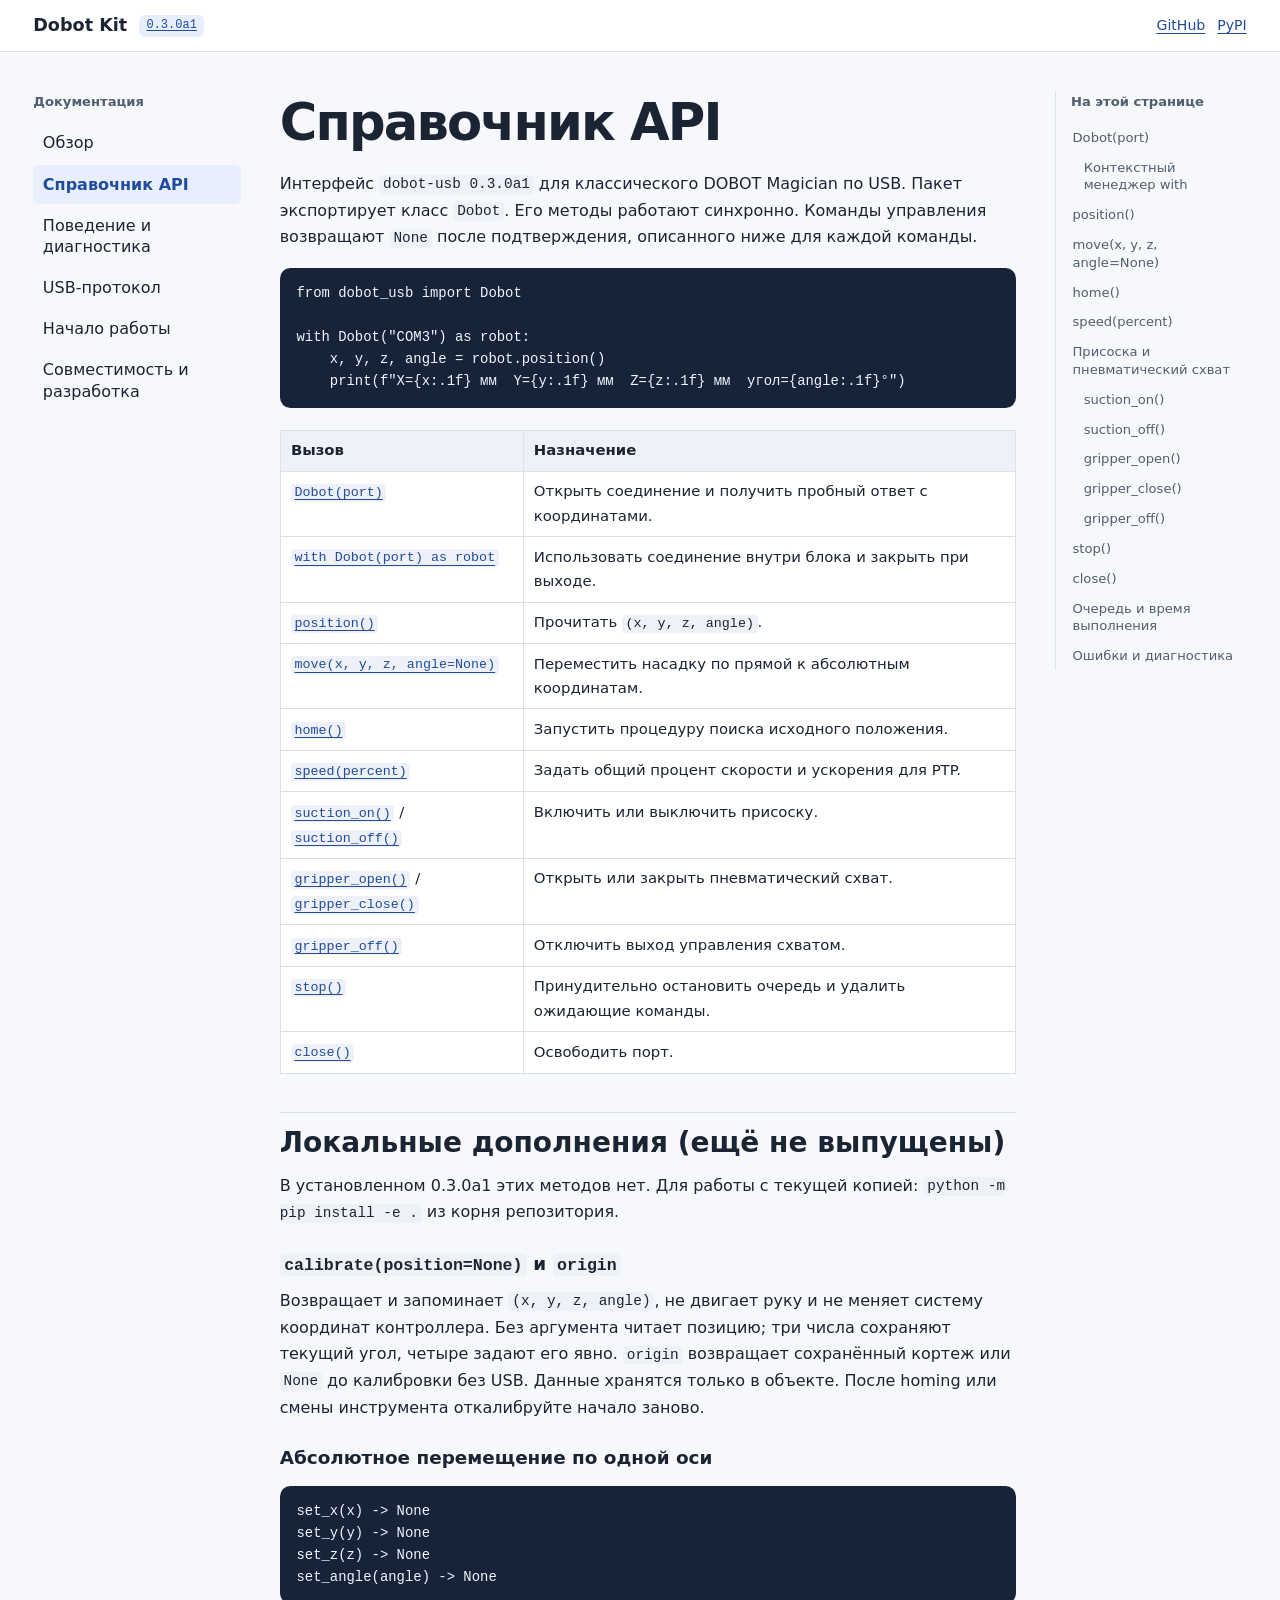
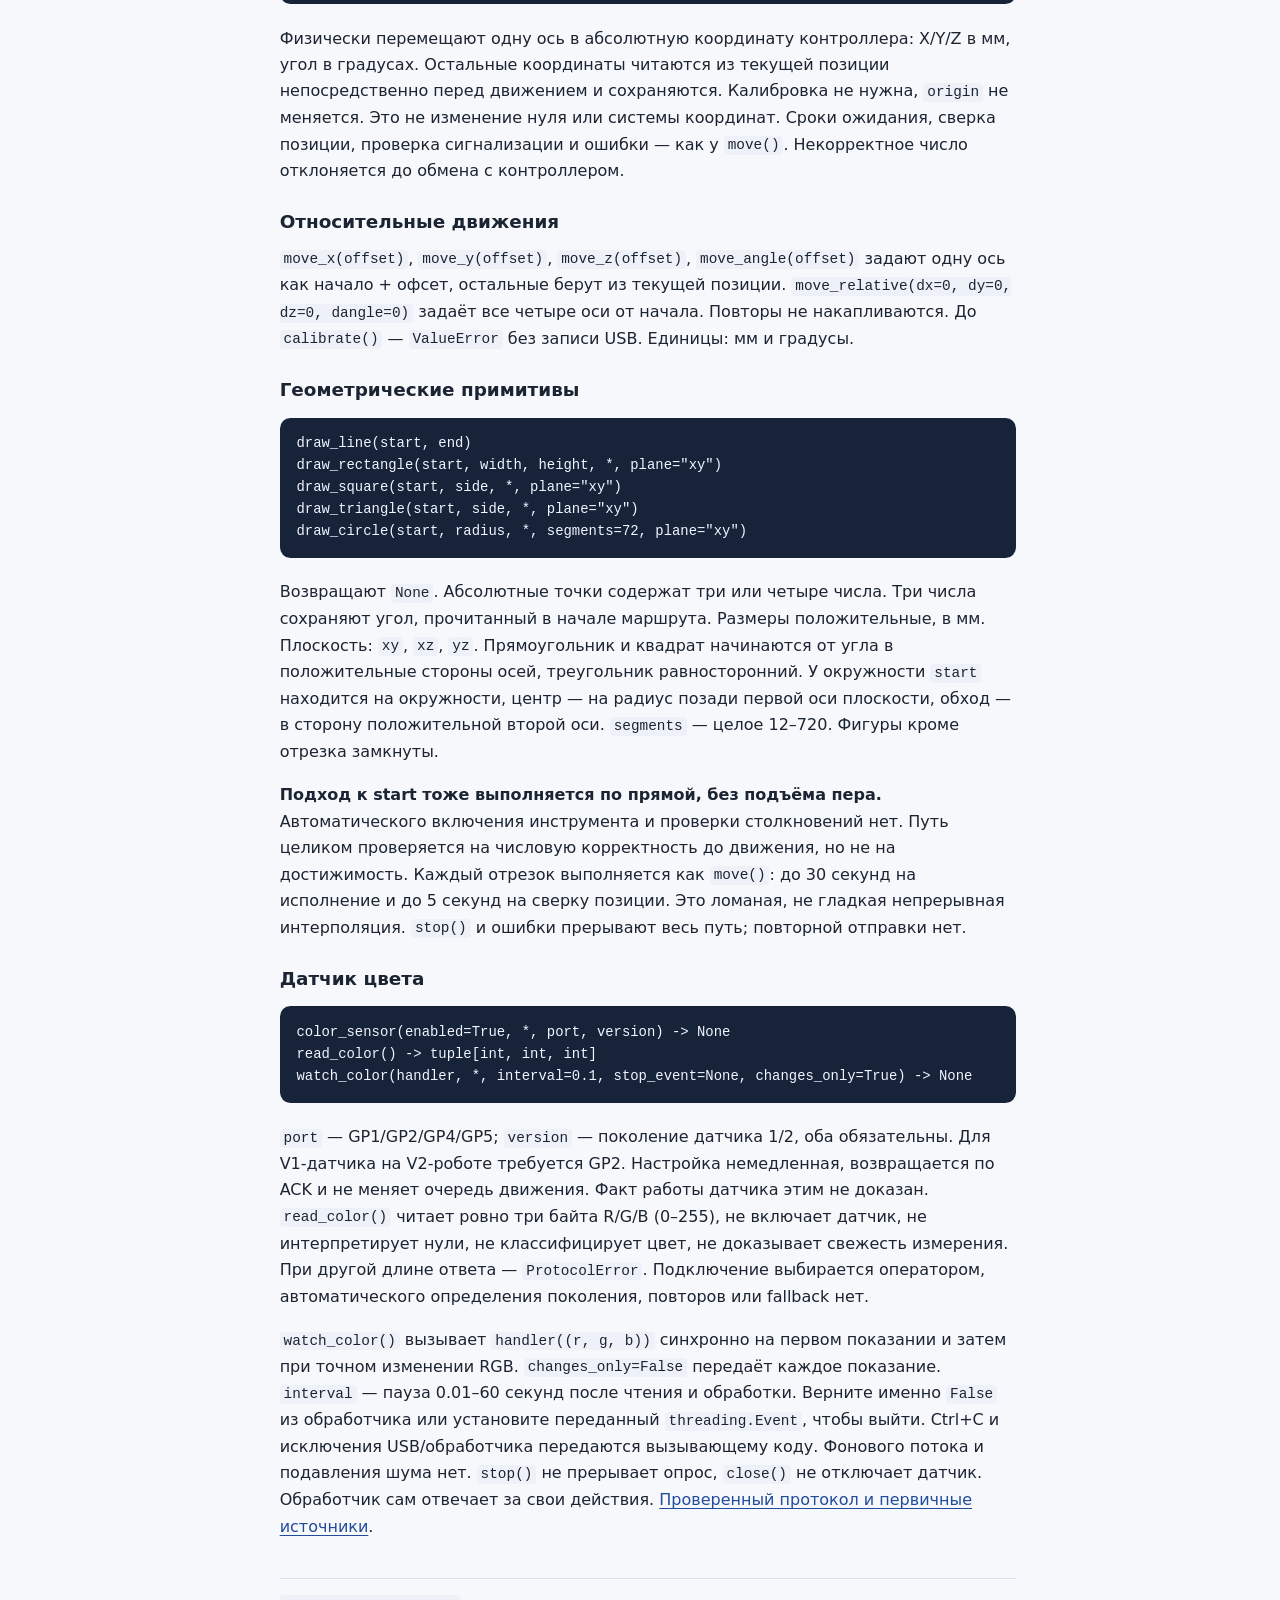
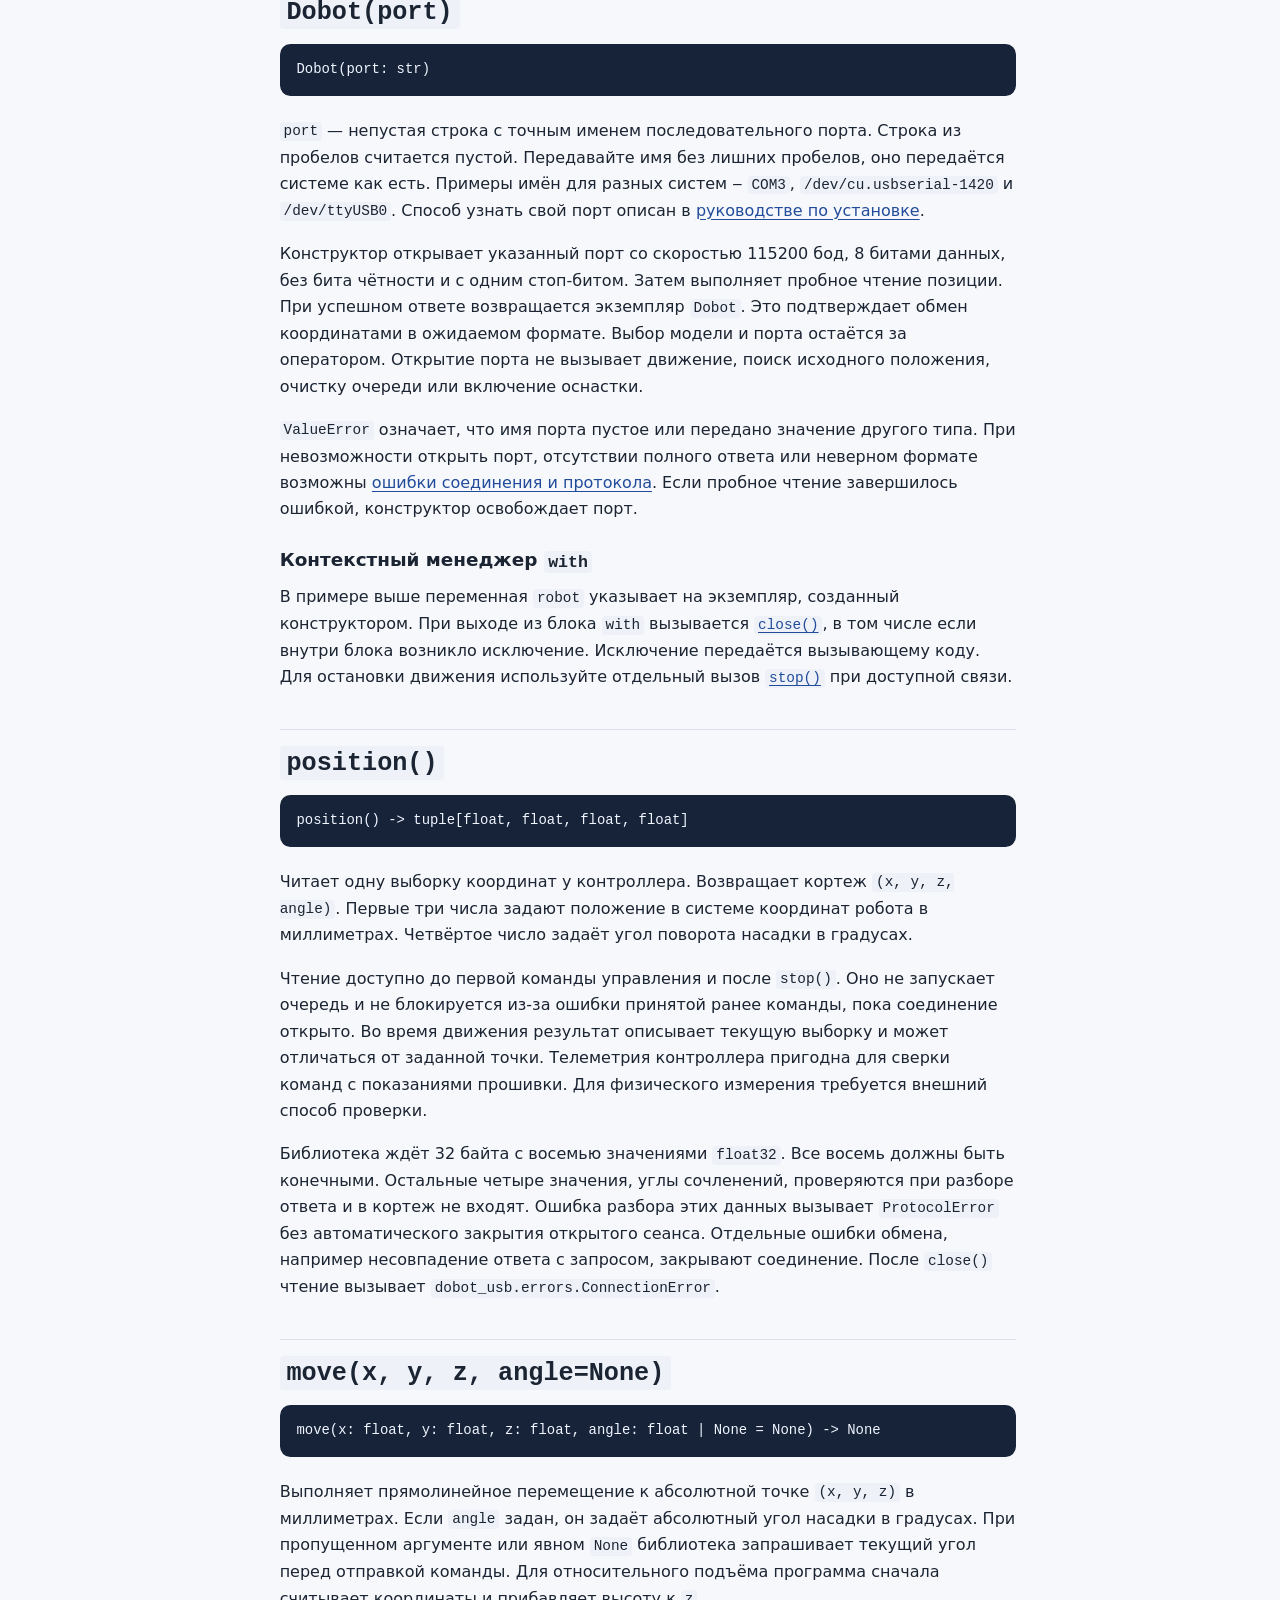
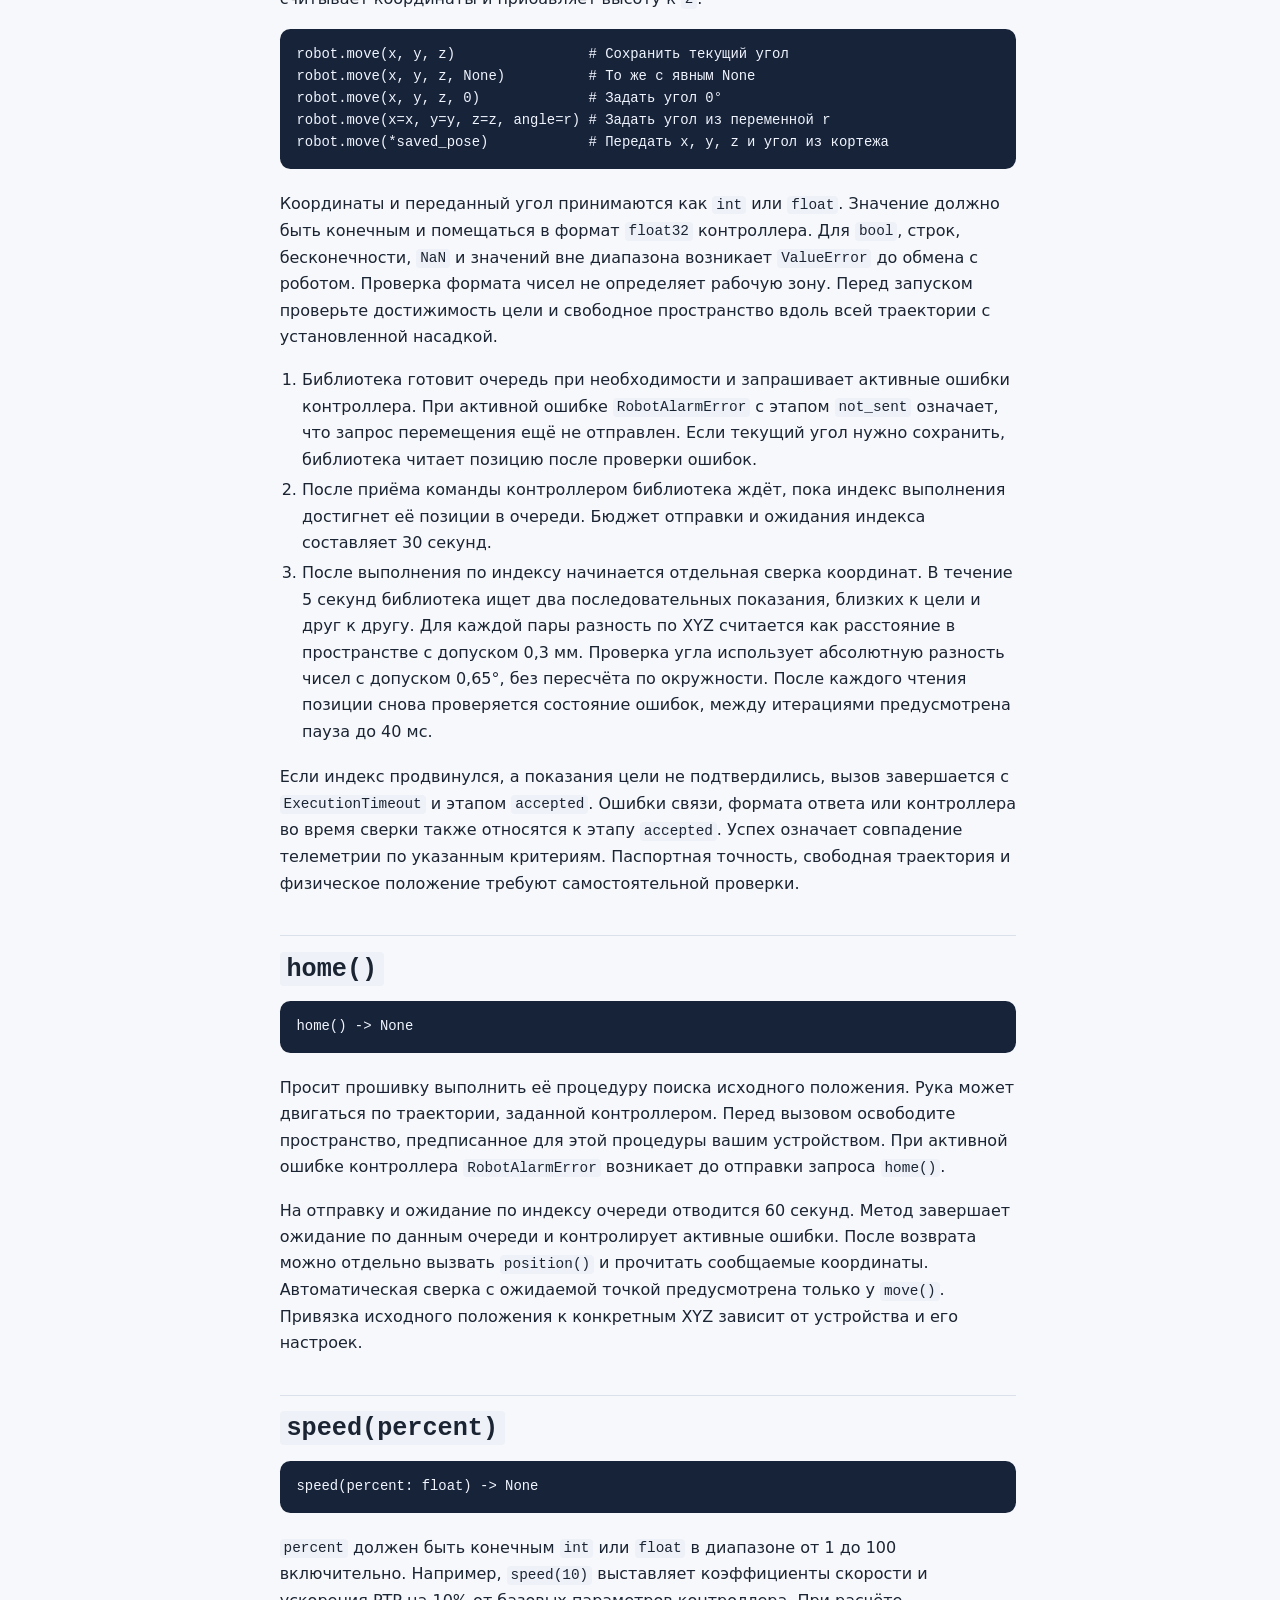
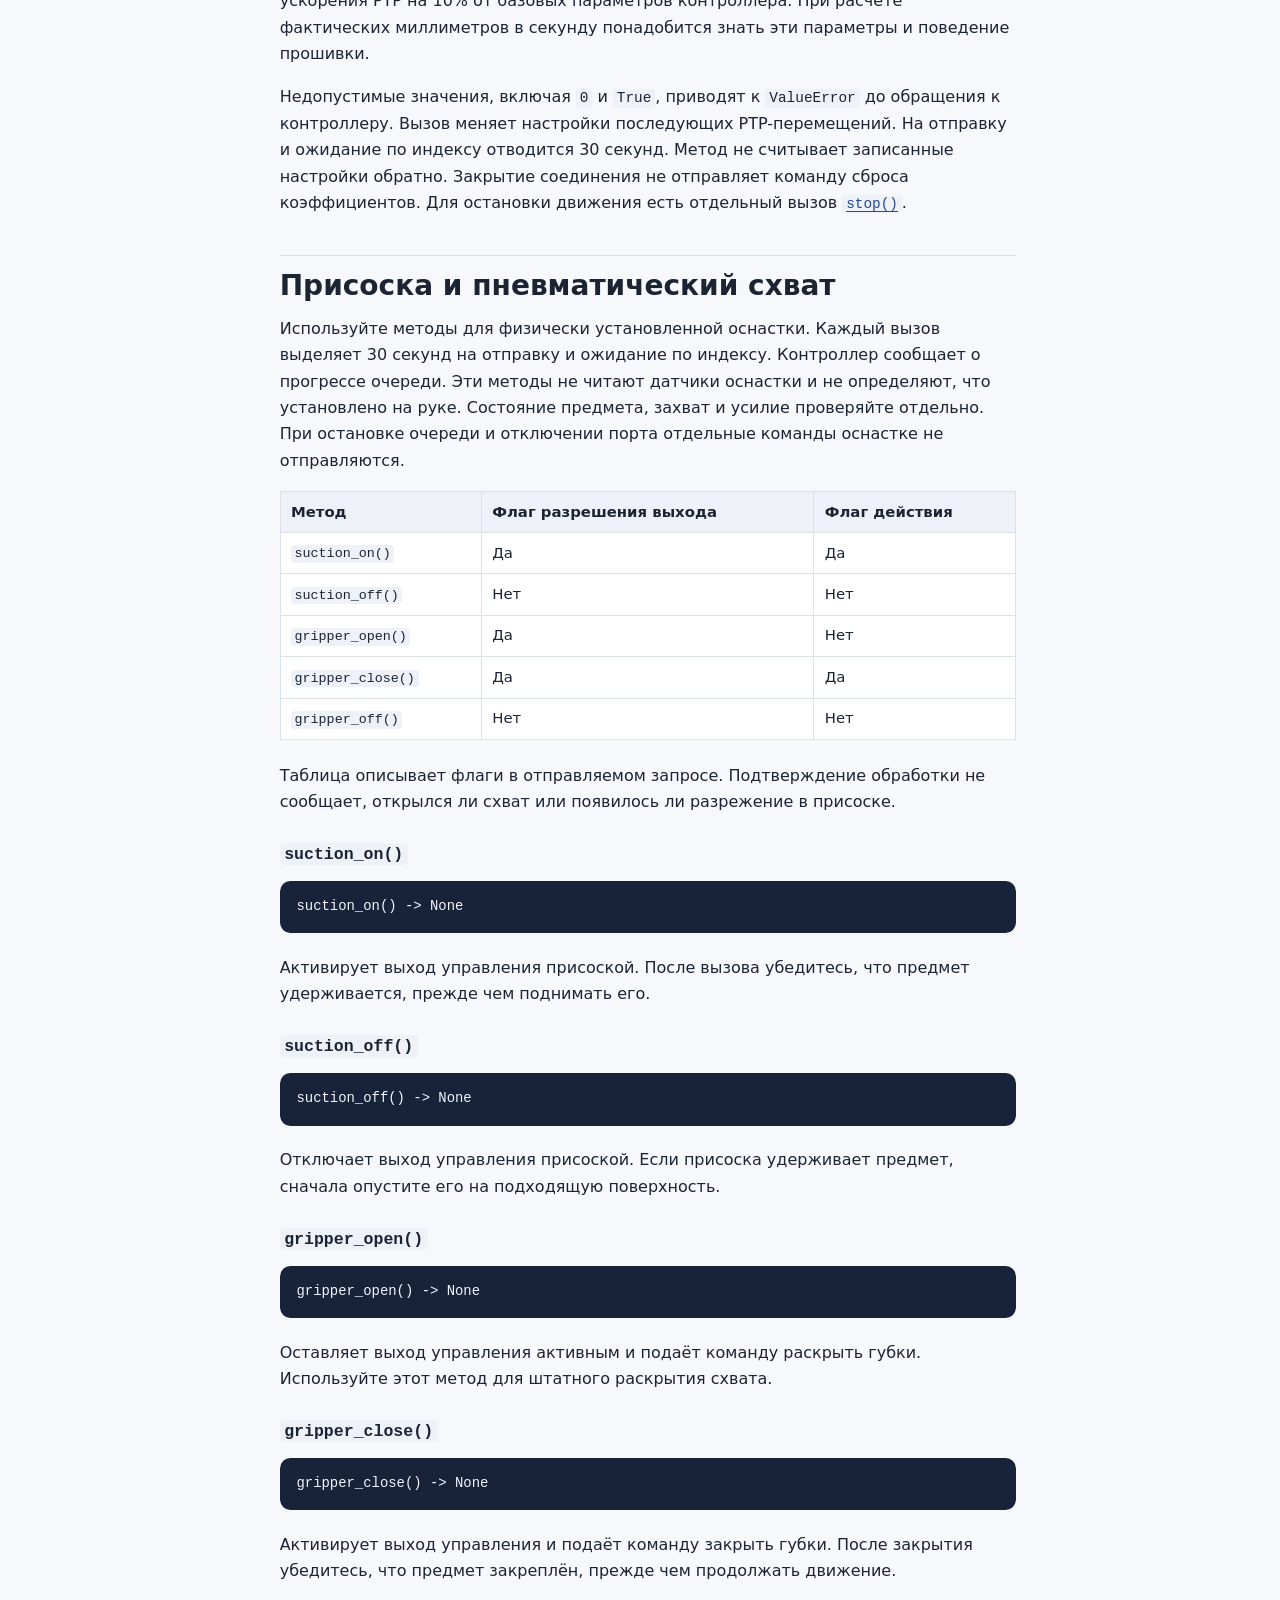
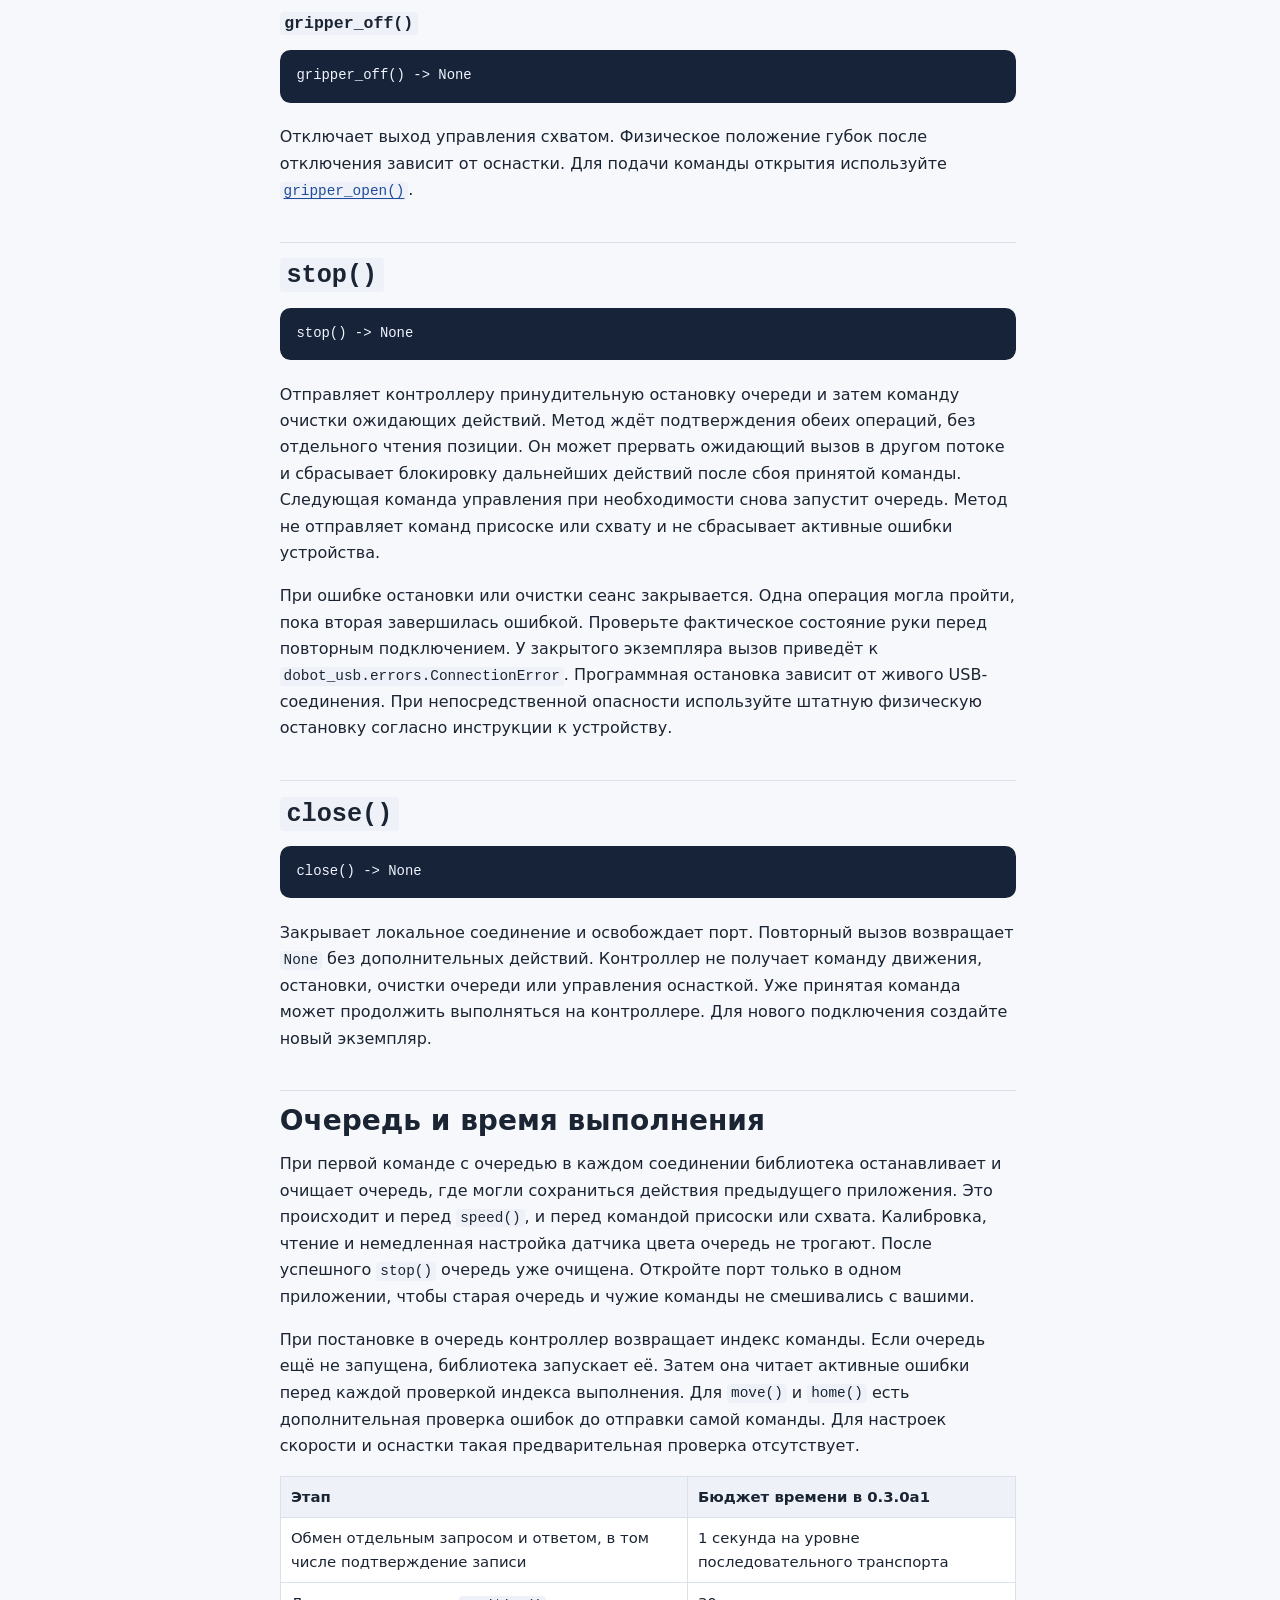
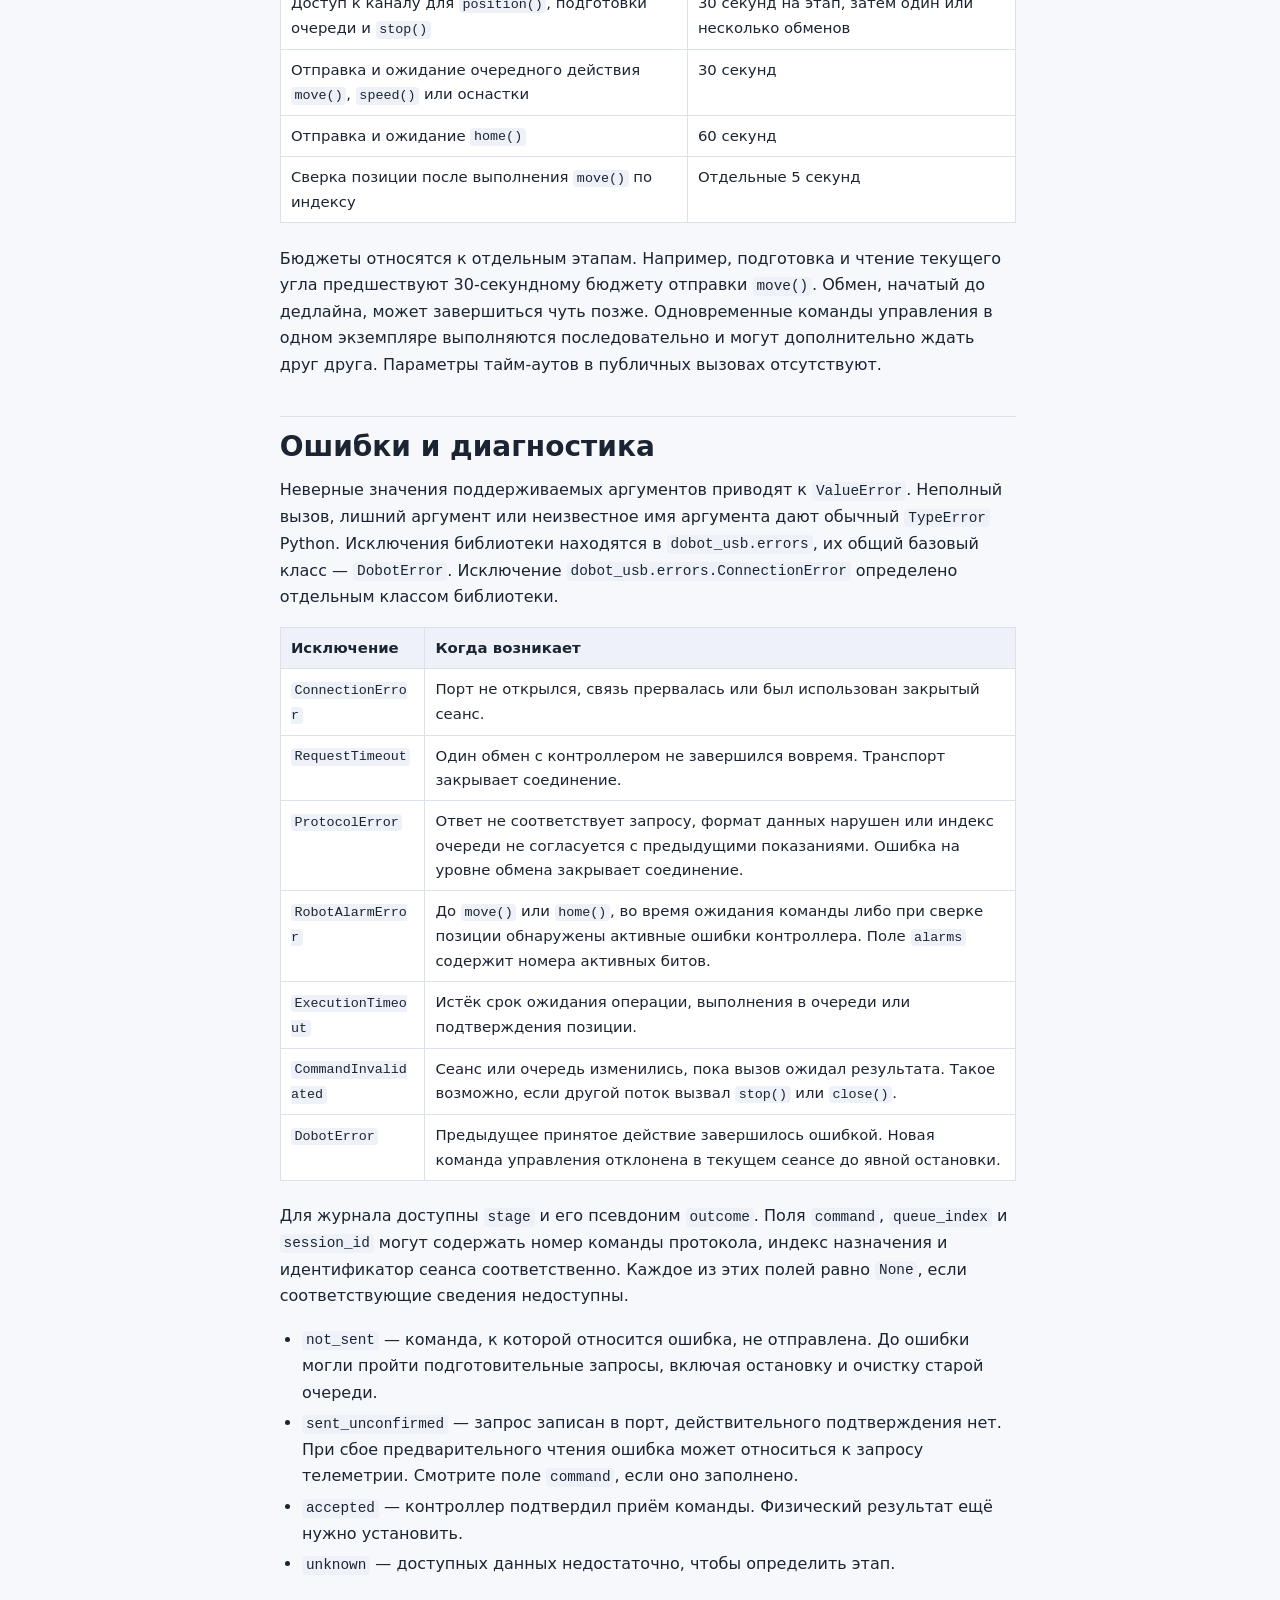
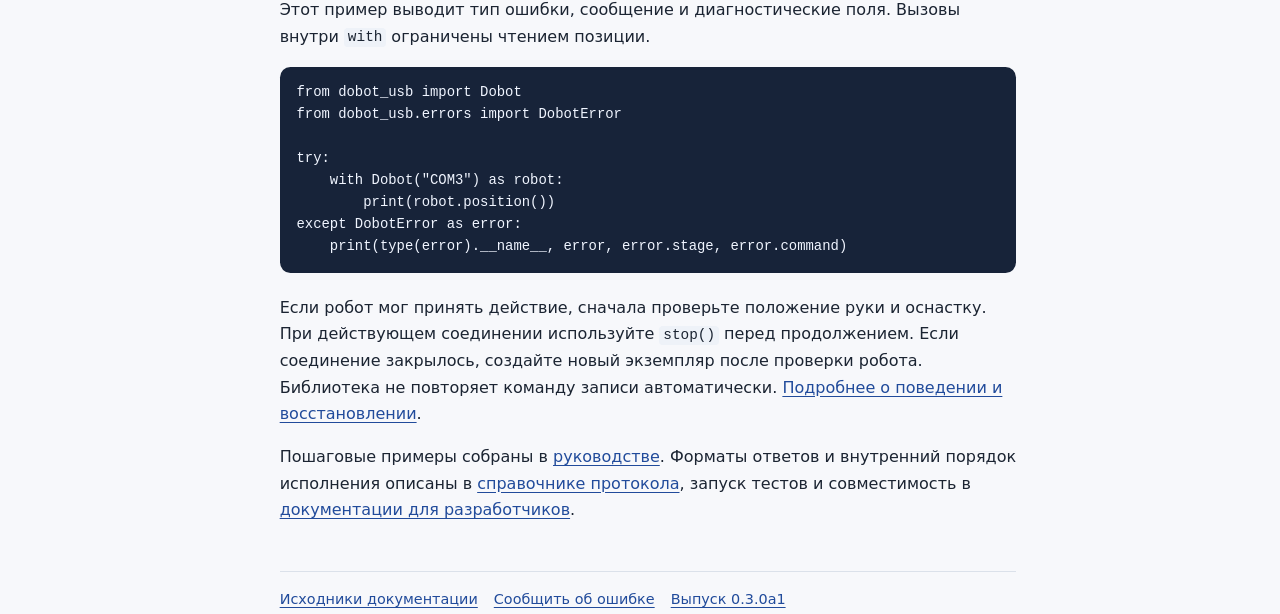
==== commit 7a96f2be: "Add calibrated and absolute axis moves, color sensor and drawing helpers" ====
--- a/docs/api.html
+++ b/docs/api.html
@@ -95,6 +95,72 @@
     </table>
   </div>
 
+  <h2 id="helpers">Локальные дополнения (ещё не выпущены)</h2>
+  <p>В установленном 0.3.0a1 этих методов нет. Для работы с текущей копией:
+    <code>python -m pip install -e .</code> из корня репозитория.</p>
+  <h3 id="calibrate"><code>calibrate(position=None)</code> и <code>origin</code></h3>
+  <p>Возвращает и запоминает <code>(x, y, z, angle)</code>, не двигает руку и не меняет
+    систему координат контроллера. Без аргумента читает позицию; три числа сохраняют текущий
+    угол, четыре задают его явно. <code>origin</code> возвращает сохранённый кортеж или
+    <code>None</code> до калибровки без USB. Данные хранятся только в объекте.
+    После homing или смены инструмента откалибруйте начало заново.</p>
+  <h3 id="set-axis">Абсолютное перемещение по одной оси</h3>
+  <pre><code>set_x(x) -> None
+set_y(y) -> None
+set_z(z) -> None
+set_angle(angle) -> None</code></pre>
+  <p>Физически перемещают одну ось в абсолютную координату контроллера:
+    X/Y/Z в мм, угол в градусах. Остальные координаты читаются из текущей позиции
+    непосредственно перед движением и сохраняются. Калибровка не нужна,
+    <code>origin</code> не меняется. Это не изменение нуля или системы координат.
+    Сроки ожидания, сверка позиции, проверка сигнализации и ошибки — как у
+    <code>move()</code>. Некорректное число отклоняется до обмена с контроллером.</p>
+  <h3 id="relative">Относительные движения</h3>
+  <p><code>move_x(offset)</code>, <code>move_y(offset)</code>, <code>move_z(offset)</code>,
+    <code>move_angle(offset)</code> задают одну ось как начало + офсет, остальные берут из
+    текущей позиции. <code>move_relative(dx=0, dy=0, dz=0, dangle=0)</code> задаёт все
+    четыре оси от начала. Повторы не накапливаются. До <code>calibrate()</code> —
+    <code>ValueError</code> без записи USB. Единицы: мм и градусы.</p>
+  <h3 id="drawing">Геометрические примитивы</h3>
+  <pre><code>draw_line(start, end)
+draw_rectangle(start, width, height, *, plane="xy")
+draw_square(start, side, *, plane="xy")
+draw_triangle(start, side, *, plane="xy")
+draw_circle(start, radius, *, segments=72, plane="xy")</code></pre>
+  <p>Возвращают <code>None</code>. Абсолютные точки содержат три или четыре числа.
+    Три числа сохраняют угол, прочитанный в начале маршрута. Размеры положительные, в мм.
+    Плоскость: <code>xy</code>, <code>xz</code>, <code>yz</code>. Прямоугольник и квадрат
+    начинаются от угла в положительные стороны осей, треугольник равносторонний.
+    У окружности <code>start</code> находится на окружности, центр — на радиус позади
+    первой оси плоскости, обход — в сторону положительной второй оси.
+    <code>segments</code> — целое 12–720. Фигуры кроме отрезка замкнуты.</p>
+  <p><strong>Подход к start тоже выполняется по прямой, без подъёма пера.</strong>
+    Автоматического включения инструмента и проверки столкновений нет.
+    Путь целиком проверяется на числовую корректность до движения, но не на достижимость.
+    Каждый отрезок выполняется как <code>move()</code>: до 30 секунд на исполнение и
+    до 5 секунд на сверку позиции. Это ломаная, не гладкая непрерывная интерполяция.
+    <code>stop()</code> и ошибки прерывают весь путь; повторной отправки нет.</p>
+
+  <h3 id="color">Датчик цвета</h3>
+  <pre><code>color_sensor(enabled=True, *, port, version) -> None
+read_color() -> tuple[int, int, int]
+watch_color(handler, *, interval=0.1, stop_event=None, changes_only=True) -> None</code></pre>
+  <p><code>port</code> — GP1/GP2/GP4/GP5; <code>version</code> — поколение датчика 1/2,
+    оба обязательны. Для V1-датчика на V2-роботе требуется GP2. Настройка немедленная,
+    возвращается по ACK и не меняет очередь движения. Факт работы датчика этим не доказан.
+    <code>read_color()</code> читает ровно три байта R/G/B (0–255), не включает датчик,
+    не интерпретирует нули, не классифицирует цвет, не доказывает свежесть измерения.
+    При другой длине ответа — <code>ProtocolError</code>. Подключение выбирается оператором,
+    автоматического определения поколения, повторов или fallback нет.</p>
+  <p><code>watch_color()</code> вызывает <code>handler((r, g, b))</code> синхронно на первом
+    показании и затем при точном изменении RGB. <code>changes_only=False</code> передаёт каждое
+    показание. <code>interval</code> — пауза 0.01–60 секунд после чтения и обработки.
+    Верните именно <code>False</code> из обработчика или установите переданный
+    <code>threading.Event</code>, чтобы выйти. Ctrl+C и исключения USB/обработчика передаются
+    вызывающему коду. Фонового потока и подавления шума нет. <code>stop()</code> не прерывает
+    опрос, <code>close()</code> не отключает датчик. Обработчик сам отвечает за свои действия.
+    <a href="color-sensor-research.md">Проверенный протокол и первичные источники</a>.</p>
+
   <h2 id="dobot"><code>Dobot(port)</code></h2>
   <pre><code>Dobot(port: str)</code></pre>
   <p><code>port</code> — непустая строка с точным именем последовательного порта. Строка из пробелов считается пустой. Передавайте имя без лишних пробелов, оно передаётся системе как есть. Примеры имён для разных систем ‒ <code>COM3</code>, <code>/dev/cu.usbserial-1420</code> и <code>/dev/ttyUSB0</code>. Способ узнать свой порт описан в <a href="guide.html">руководстве по установке</a>.</p>
@@ -182,7 +248,7 @@
   <p>Закрывает локальное соединение и освобождает порт. Повторный вызов возвращает <code>None</code> без дополнительных действий. Контроллер не получает команду движения, остановки, очистки очереди или управления оснасткой. Уже принятая команда может продолжить выполняться на контроллере. Для нового подключения создайте новый экземпляр.</p>
 
   <h2 id="queue">Очередь и время выполнения</h2>
-  <p>При первой команде управления в каждом соединении библиотека останавливает и очищает очередь, где могли сохраниться действия предыдущего приложения. Это происходит и перед <code>speed()</code>, и перед командой оснастки. После успешного <code>stop()</code> очередь уже очищена. Откройте порт только в одном приложении, чтобы старая очередь и чужие команды не смешивались с вашими.</p>
+  <p>При первой команде с очередью в каждом соединении библиотека останавливает и очищает очередь, где могли сохраниться действия предыдущего приложения. Это происходит и перед <code>speed()</code>, и перед командой присоски или схвата. Калибровка, чтение и немедленная настройка датчика цвета очередь не трогают. После успешного <code>stop()</code> очередь уже очищена. Откройте порт только в одном приложении, чтобы старая очередь и чужие команды не смешивались с вашими.</p>
   <p>При постановке в очередь контроллер возвращает индекс команды. Если очередь ещё не запущена, библиотека запускает её. Затем она читает активные ошибки перед каждой проверкой индекса выполнения. Для <code>move()</code> и <code>home()</code> есть дополнительная проверка ошибок до отправки самой команды. Для настроек скорости и оснастки такая предварительная проверка отсутствует.</p>
   <div class="table-wrap">
     <table>
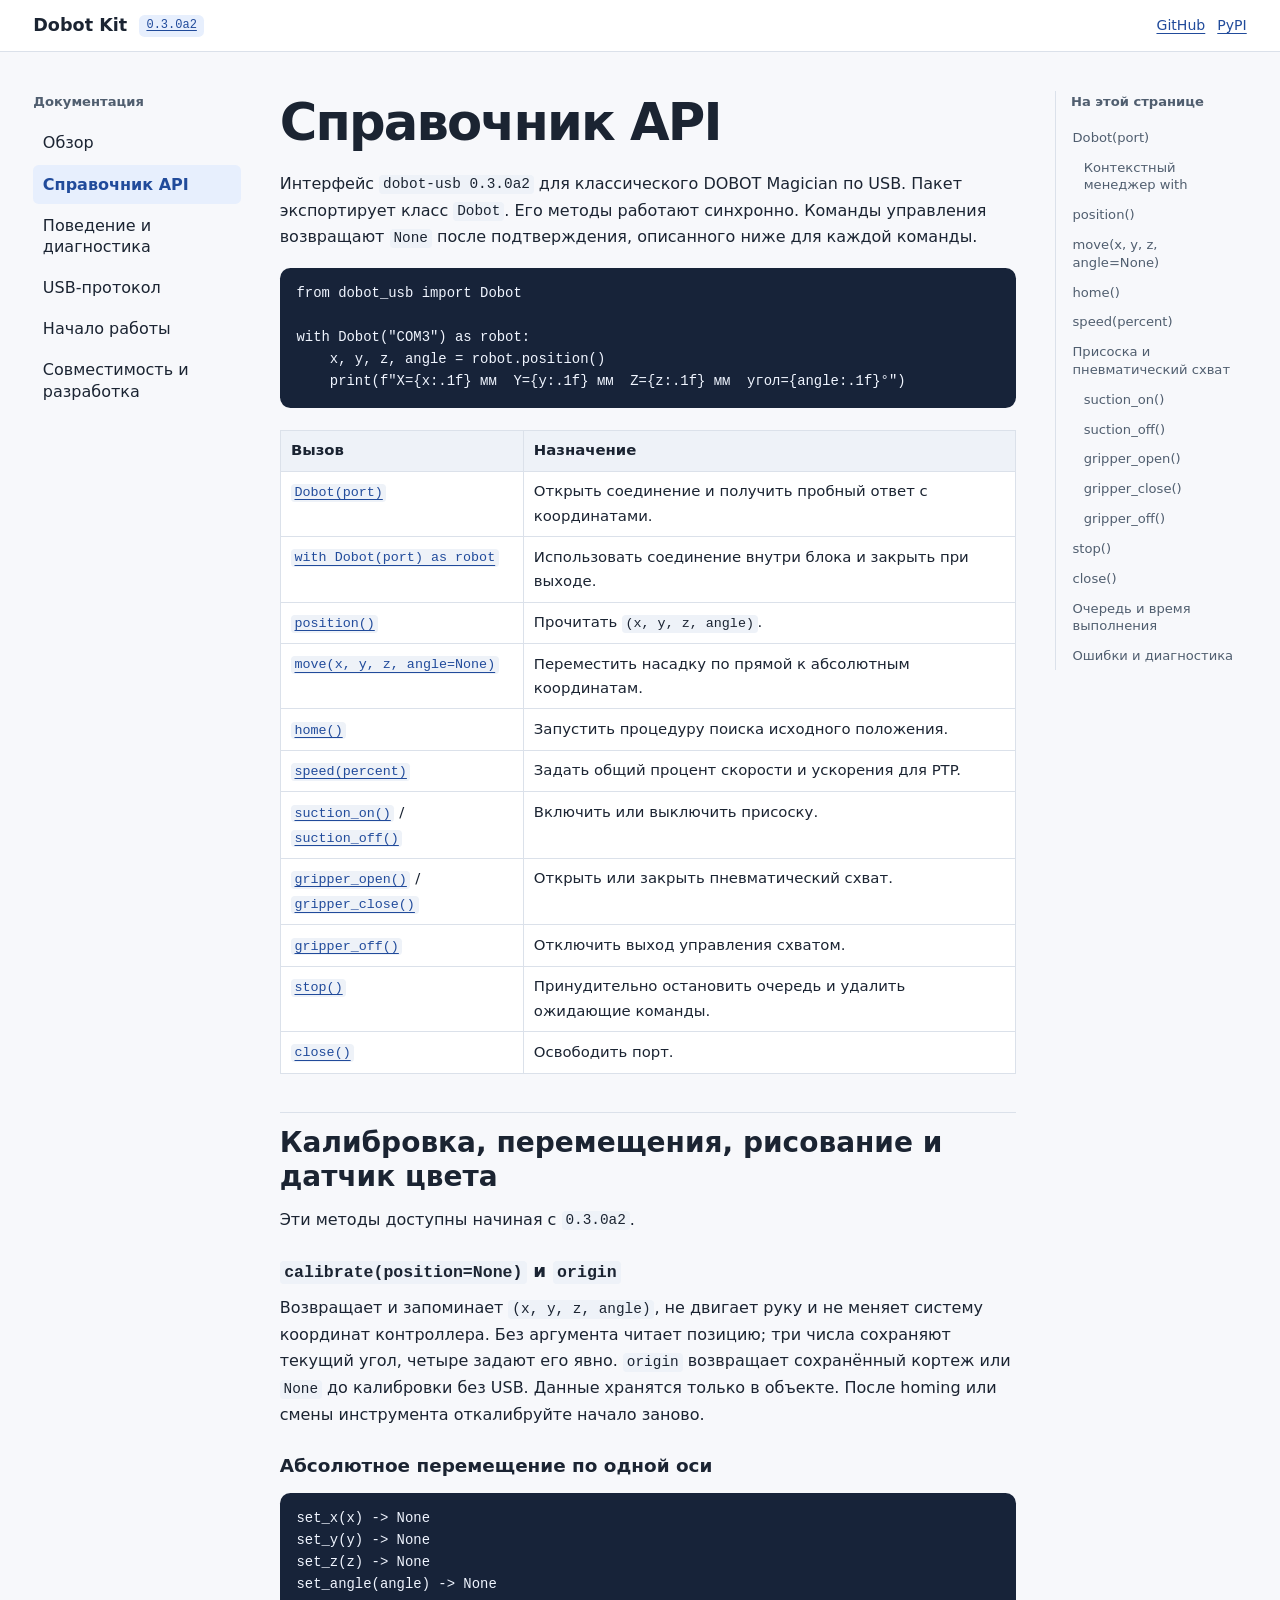
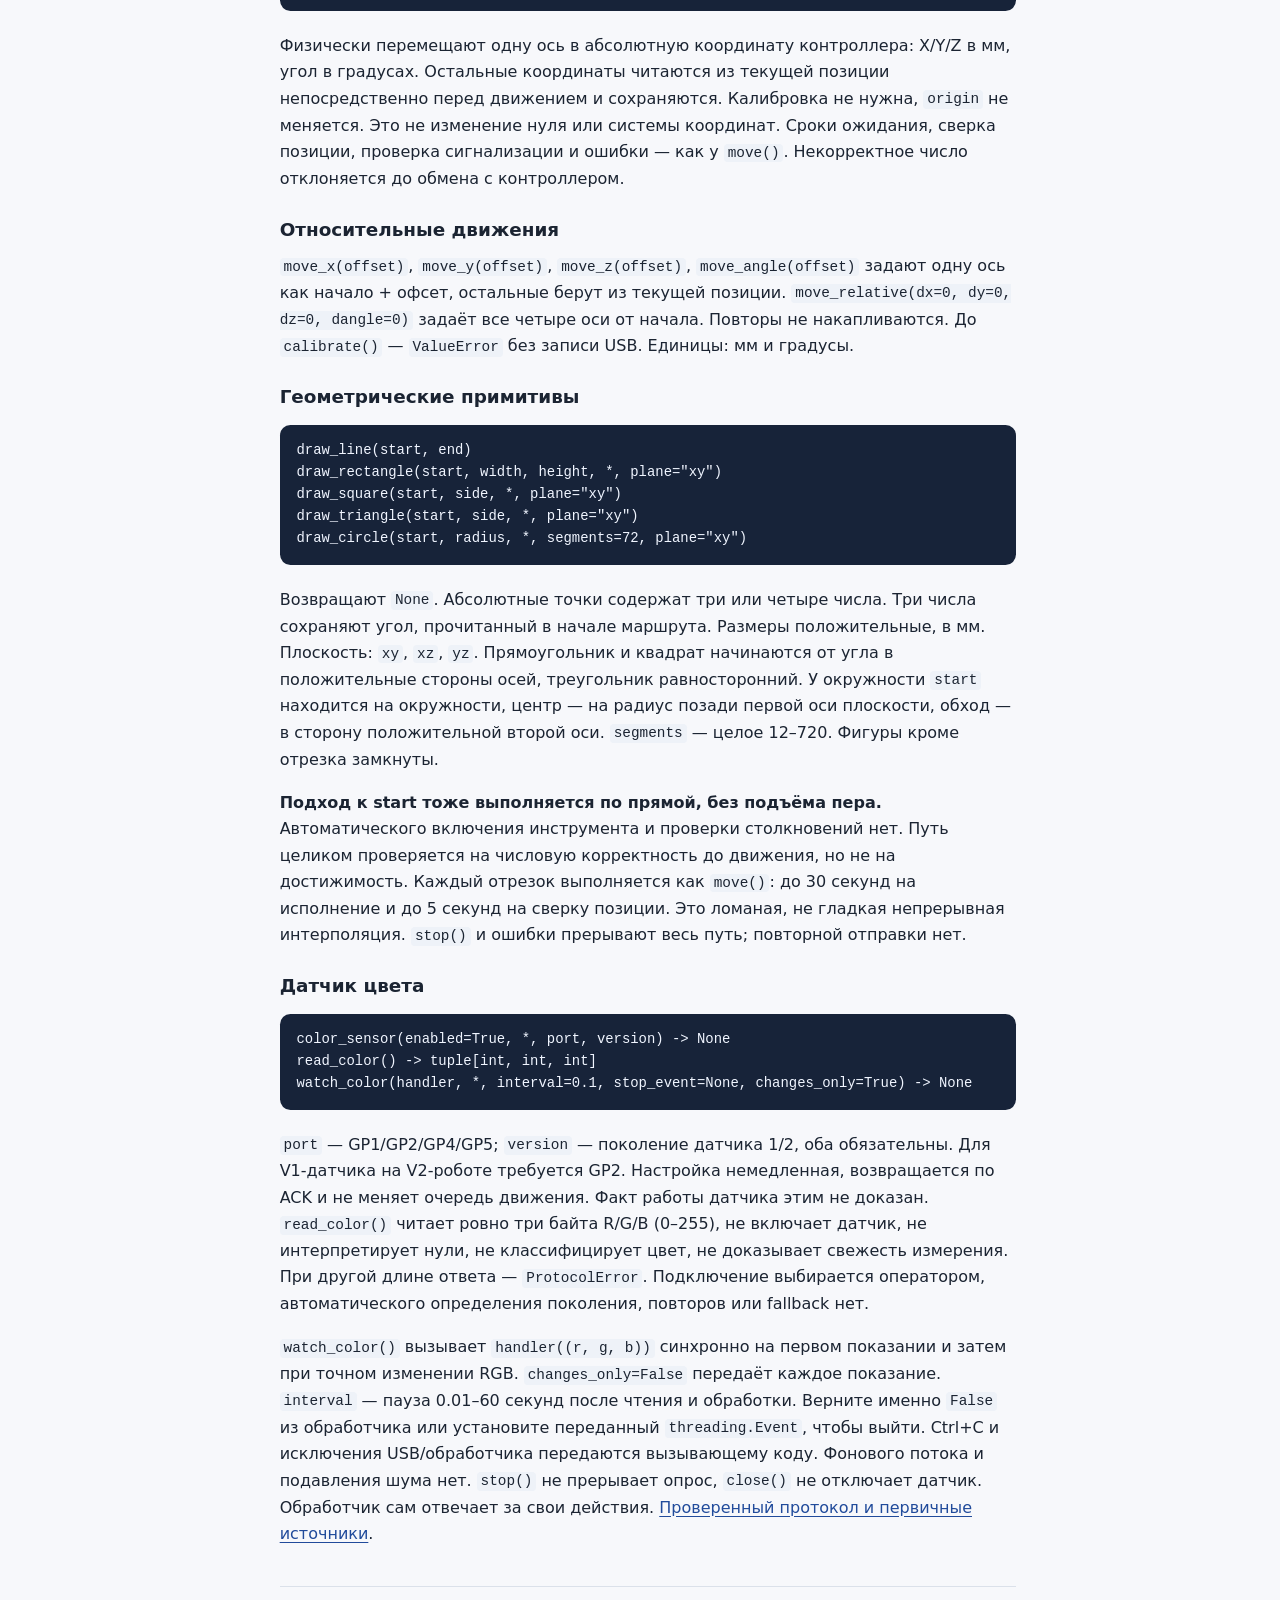
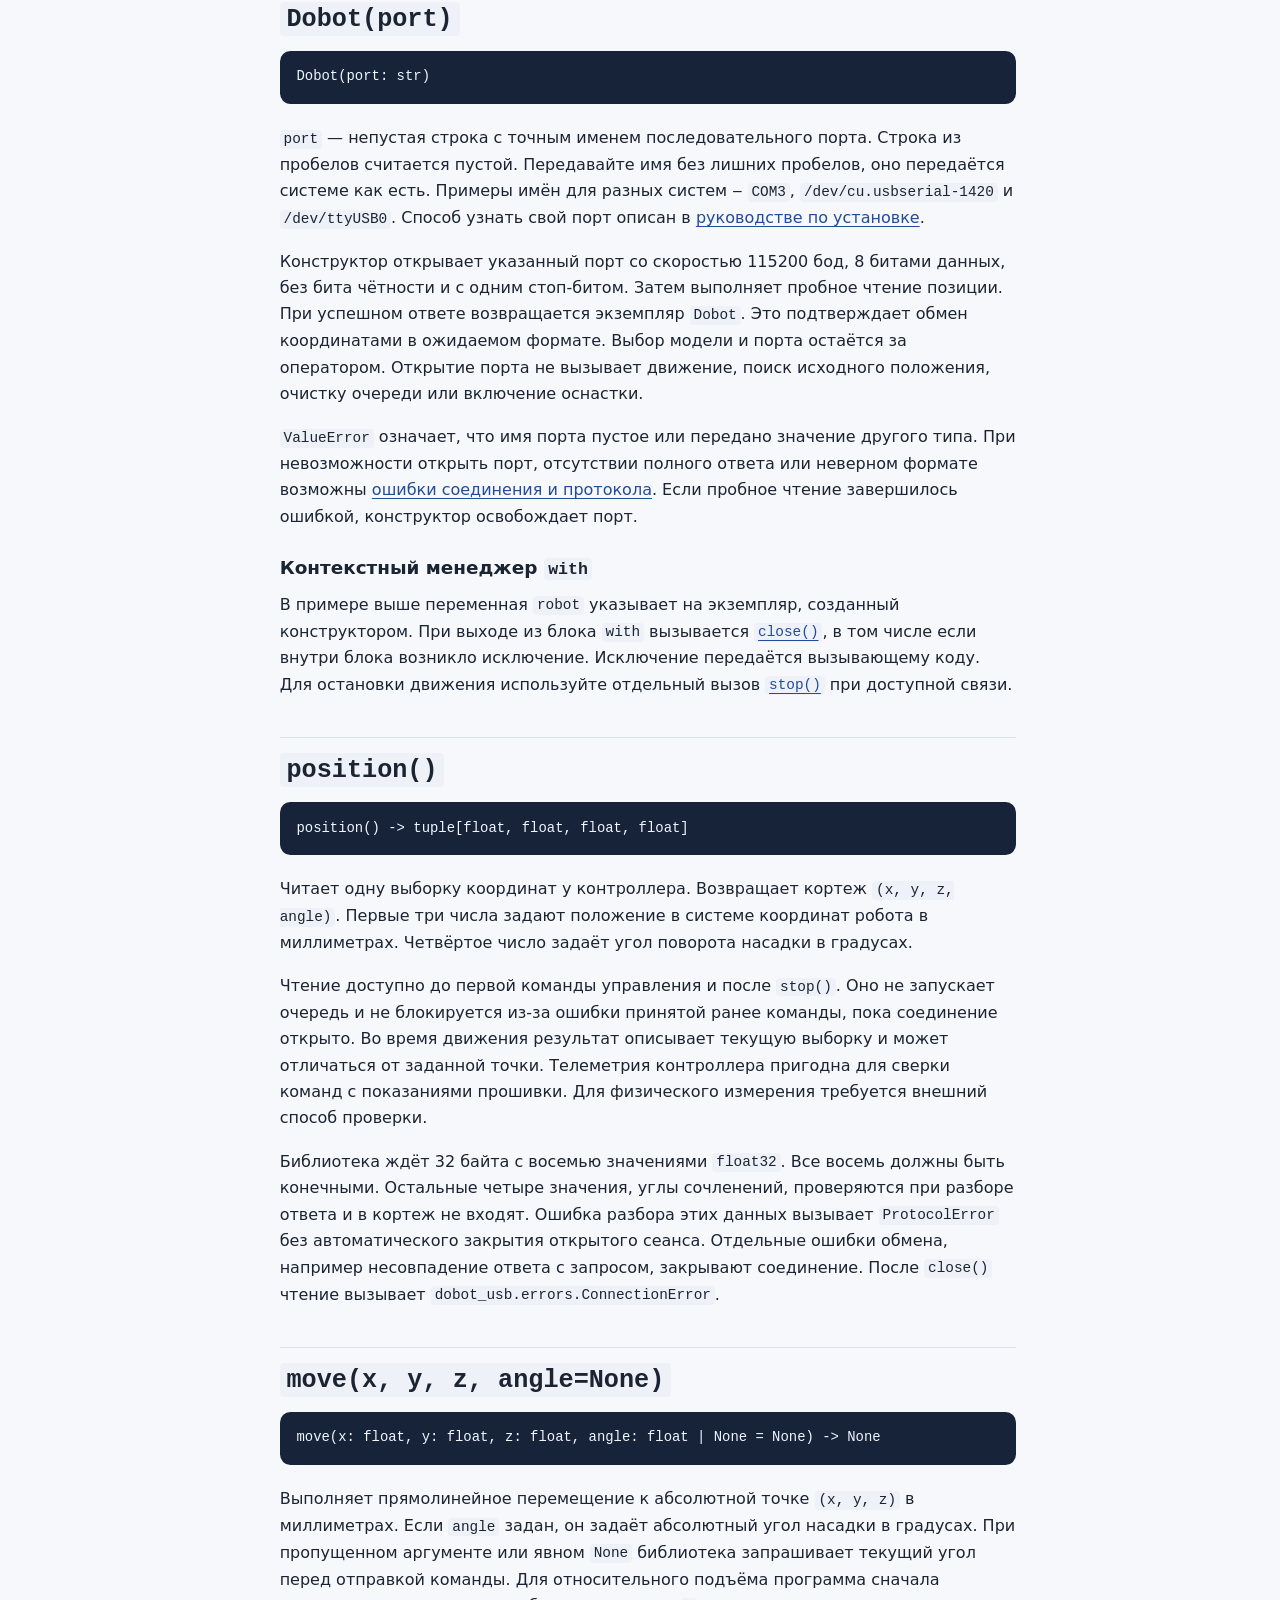
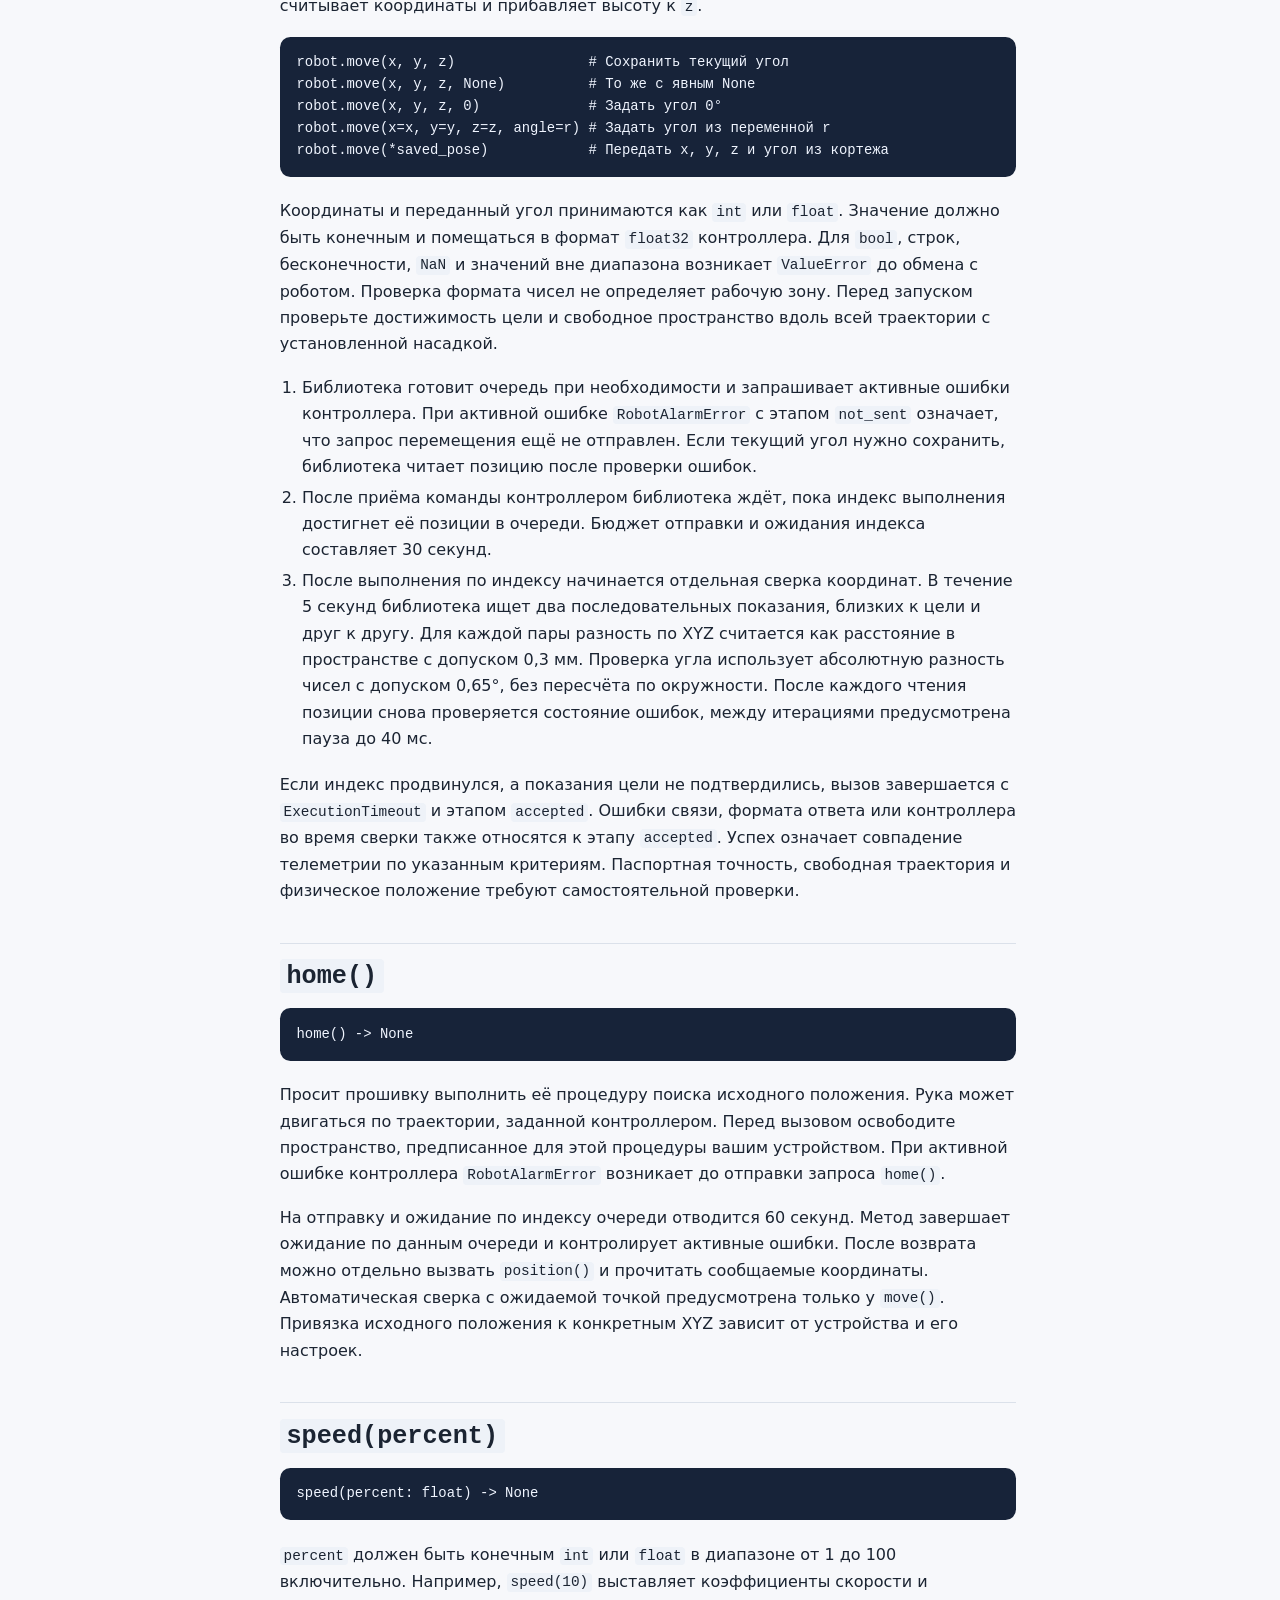
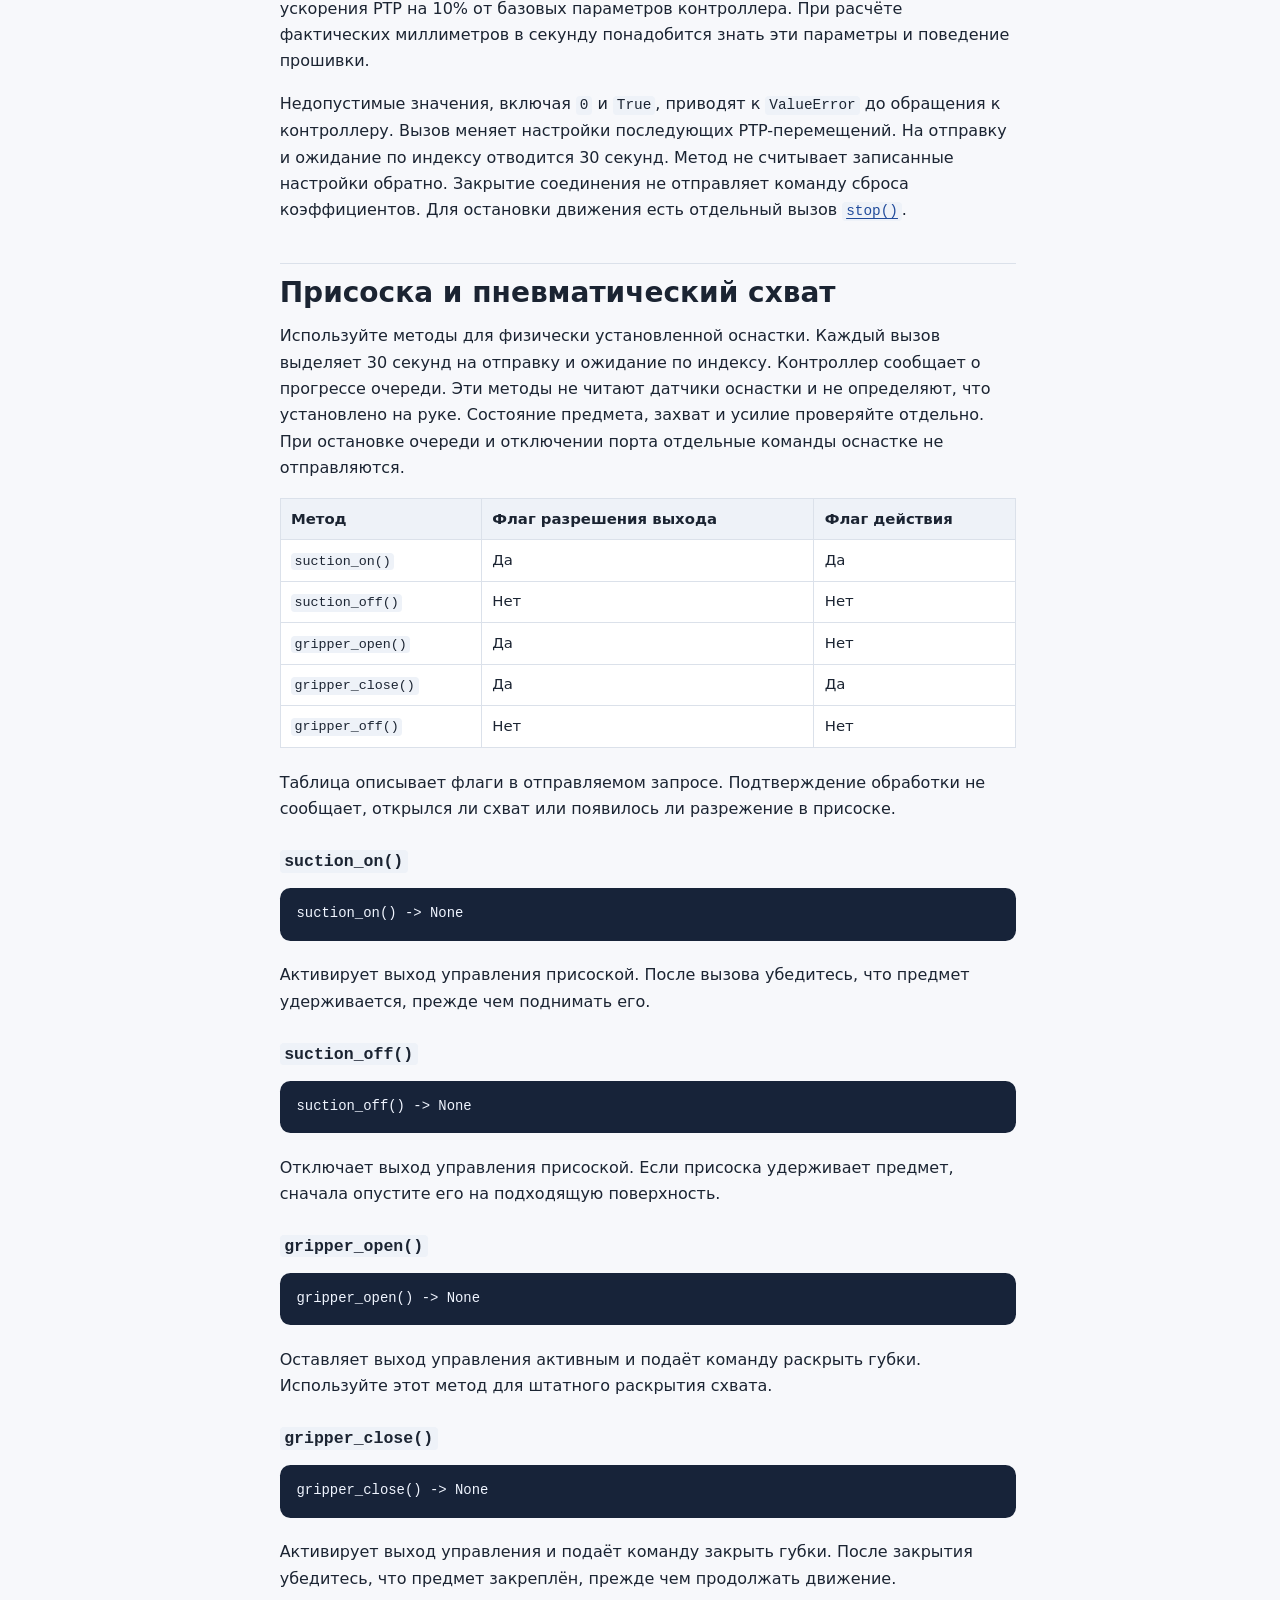
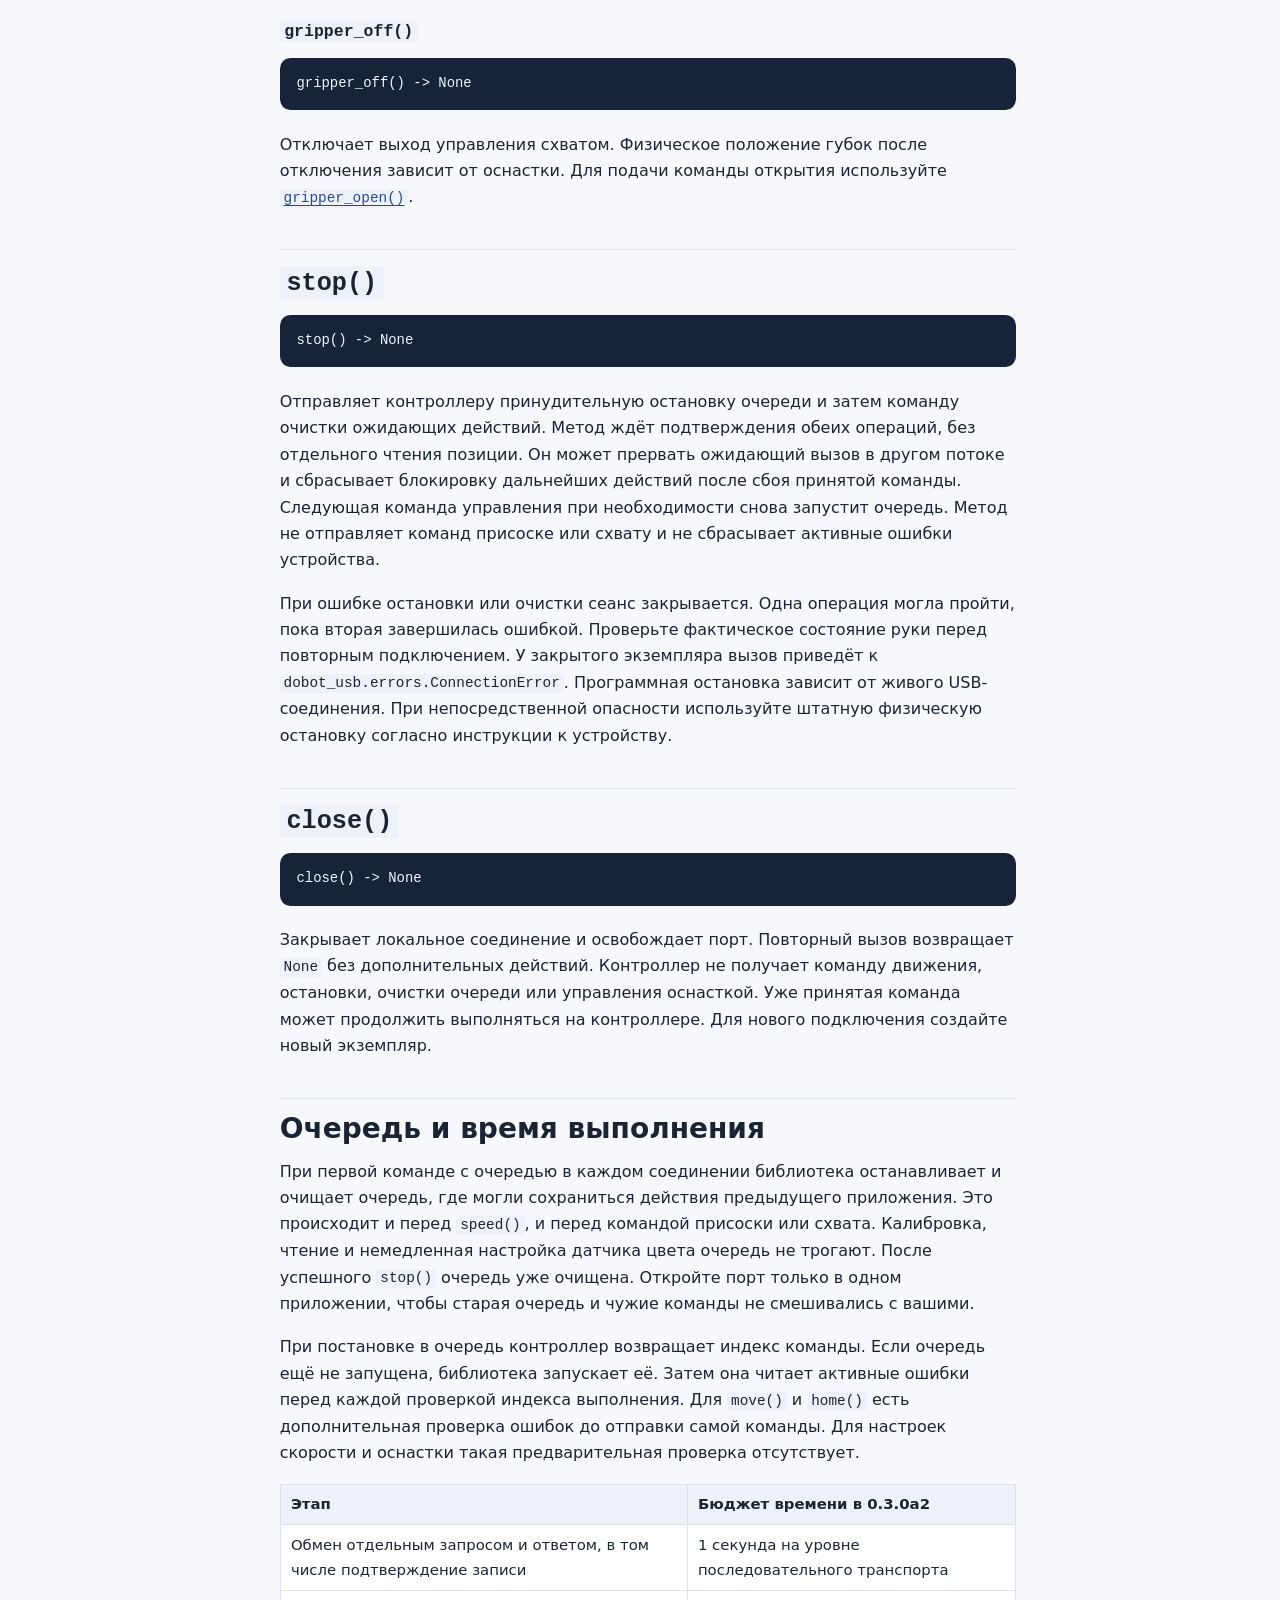
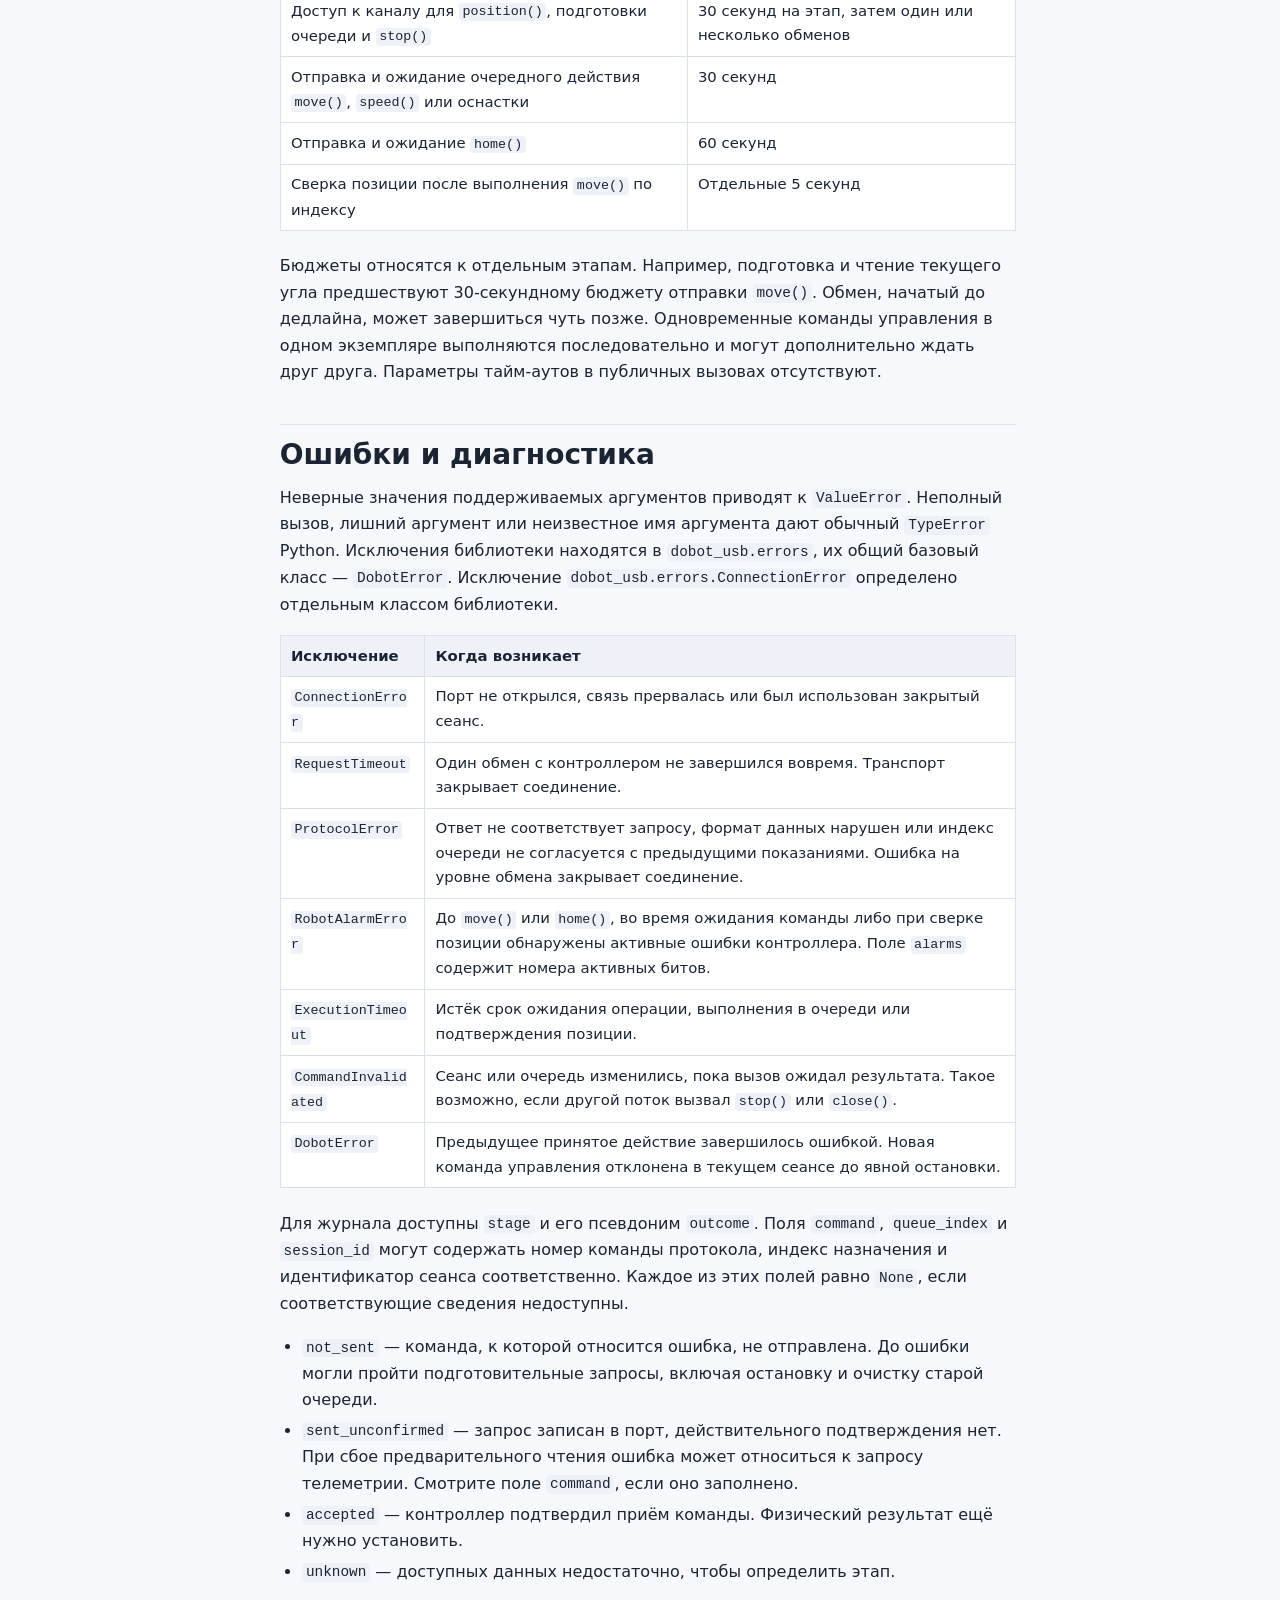
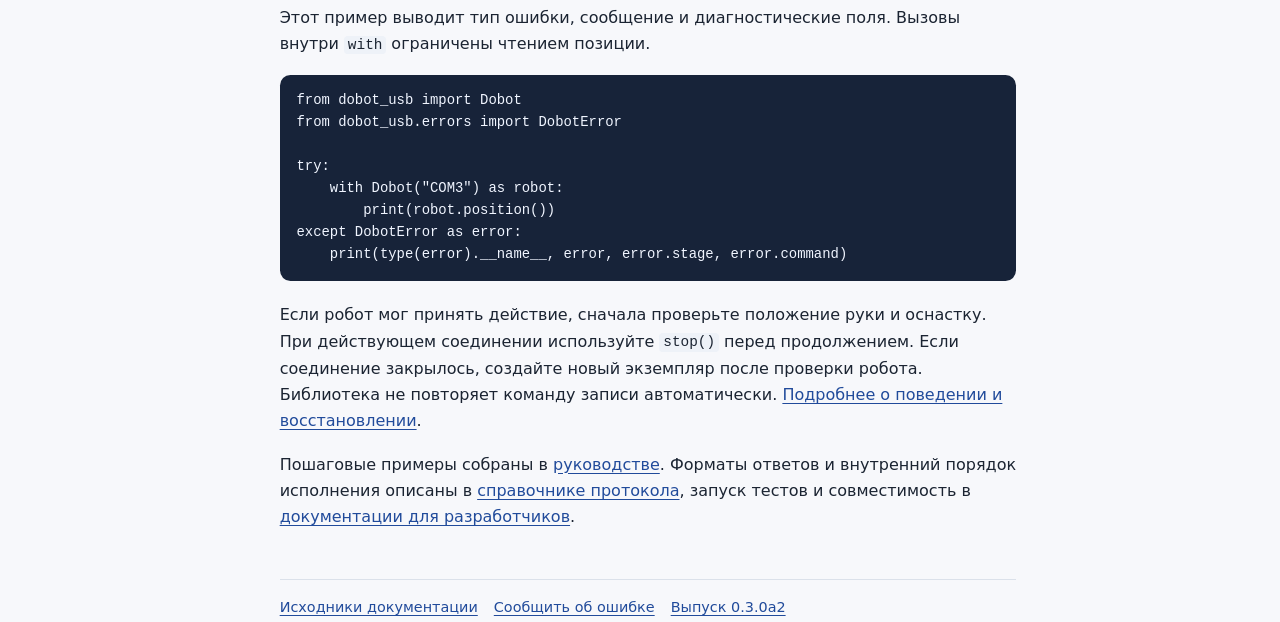
==== commit b4b54d22: "Prepare Dobot Kit 0.3.0a2 release" ====
--- a/docs/api.html
+++ b/docs/api.html
@@ -3,7 +3,7 @@
 <head>
   <meta charset="utf-8">
   <meta name="viewport" content="width=device-width, initial-scale=1">
-  <meta name="description" content="Справочник API Dobot Kit 0.3.0a1 для классического DOBOT Magician">
+  <meta name="description" content="Справочник API Dobot Kit 0.3.0a2 для классического DOBOT Magician">
   <title>Справочник API | Dobot Kit</title>
   <link rel="stylesheet" href="assets/site.css">
 </head>
@@ -13,11 +13,11 @@
   <div class="header-inner">
     <div class="identity">
       <a class="brand" href="index.html">Dobot Kit</a>
-      <a class="version" href="development.html#releases">0.3.0a1</a>
+      <a class="version" href="development.html#releases">0.3.0a2</a>
     </div>
     <nav class="header-links" aria-label="Исходники и пакет">
       <a href="https://github.com/art9762/dobot-kit">GitHub</a>
-      <a href="https://pypi.org/project/dobot-usb/0.3.0a1/">PyPI</a>
+      <a href="https://pypi.org/project/dobot-usb/0.3.0a2/">PyPI</a>
     </nav>
   </div>
 </header>
@@ -68,7 +68,7 @@
     </details>
 <article class="doc-content">
   <h1>Справочник API</h1>
-  <p>Интерфейс <code>dobot-usb 0.3.0a1</code> для классического DOBOT Magician по USB. Пакет экспортирует класс <code>Dobot</code>. Его методы работают синхронно. Команды управления возвращают <code>None</code> после подтверждения, описанного ниже для каждой команды.</p>
+  <p>Интерфейс <code>dobot-usb 0.3.0a2</code> для классического DOBOT Magician по USB. Пакет экспортирует класс <code>Dobot</code>. Его методы работают синхронно. Команды управления возвращают <code>None</code> после подтверждения, описанного ниже для каждой команды.</p>
 
   <pre data-language="python"><code>from dobot_usb import Dobot
 
@@ -95,9 +95,8 @@
     </table>
   </div>
 
-  <h2 id="helpers">Локальные дополнения (ещё не выпущены)</h2>
-  <p>В установленном 0.3.0a1 этих методов нет. Для работы с текущей копией:
-    <code>python -m pip install -e .</code> из корня репозитория.</p>
+  <h2 id="helpers">Калибровка, перемещения, рисование и датчик цвета</h2>
+  <p>Эти методы доступны начиная с <code>0.3.0a2</code>.</p>
   <h3 id="calibrate"><code>calibrate(position=None)</code> и <code>origin</code></h3>
   <p>Возвращает и запоминает <code>(x, y, z, angle)</code>, не двигает руку и не меняет
     систему координат контроллера. Без аргумента читает позицию; три числа сохраняют текущий
@@ -252,7 +251,7 @@
   <p>При постановке в очередь контроллер возвращает индекс команды. Если очередь ещё не запущена, библиотека запускает её. Затем она читает активные ошибки перед каждой проверкой индекса выполнения. Для <code>move()</code> и <code>home()</code> есть дополнительная проверка ошибок до отправки самой команды. Для настроек скорости и оснастки такая предварительная проверка отсутствует.</p>
   <div class="table-wrap">
     <table>
-      <thead><tr><th scope="col">Этап</th><th scope="col">Бюджет времени в 0.3.0a1</th></tr></thead>
+      <thead><tr><th scope="col">Этап</th><th scope="col">Бюджет времени в 0.3.0a2</th></tr></thead>
       <tbody>
         <tr><td>Обмен отдельным запросом и ответом, в том числе подтверждение записи</td><td>1 секунда на уровне последовательного транспорта</td></tr>
         <tr><td>Доступ к каналу для <code>position()</code>, подготовки очереди и <code>stop()</code></td><td>30 секунд на этап, затем один или несколько обменов</td></tr>
@@ -300,9 +299,9 @@
   <p>Пошаговые примеры собраны в <a href="guide.html">руководстве</a>. Форматы ответов и внутренний порядок исполнения описаны в <a href="protocol.html">справочнике протокола</a>, запуск тестов и совместимость в <a href="development.html">документации для разработчиков</a>.</p>
 </article>
     <footer class="doc-footer">
-      <a href="https://github.com/art9762/dobot-kit/tree/v0.3.0a1/docs">Исходники документации</a>
+      <a href="https://github.com/art9762/dobot-kit/tree/v0.3.0a2/docs">Исходники документации</a>
       <a href="https://github.com/art9762/dobot-kit/issues">Сообщить об ошибке</a>
-      <a href="https://github.com/art9762/dobot-kit/releases/tag/v0.3.0a1">Выпуск 0.3.0a1</a>
+      <a href="https://github.com/art9762/dobot-kit/releases/tag/v0.3.0a2">Выпуск 0.3.0a2</a>
     </footer>
   </main>
   <nav class="contents" aria-label="Содержание страницы">
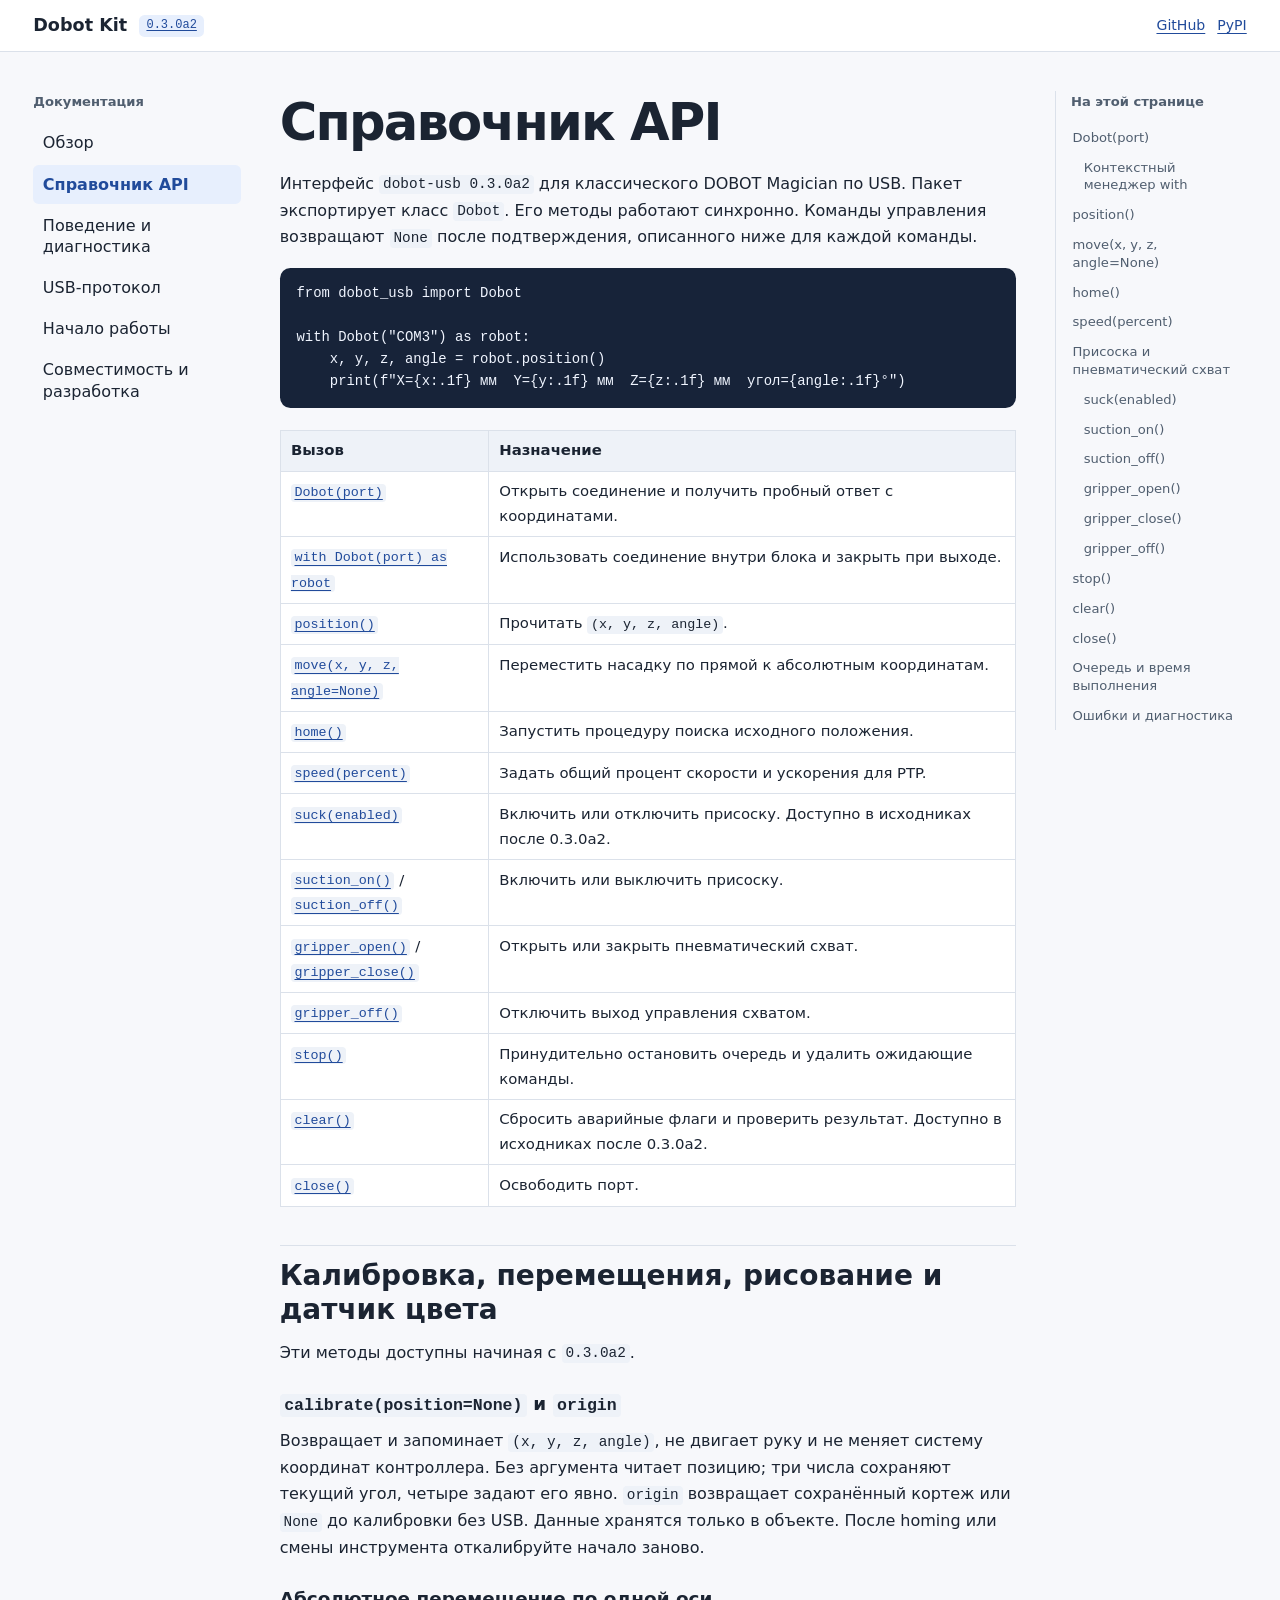
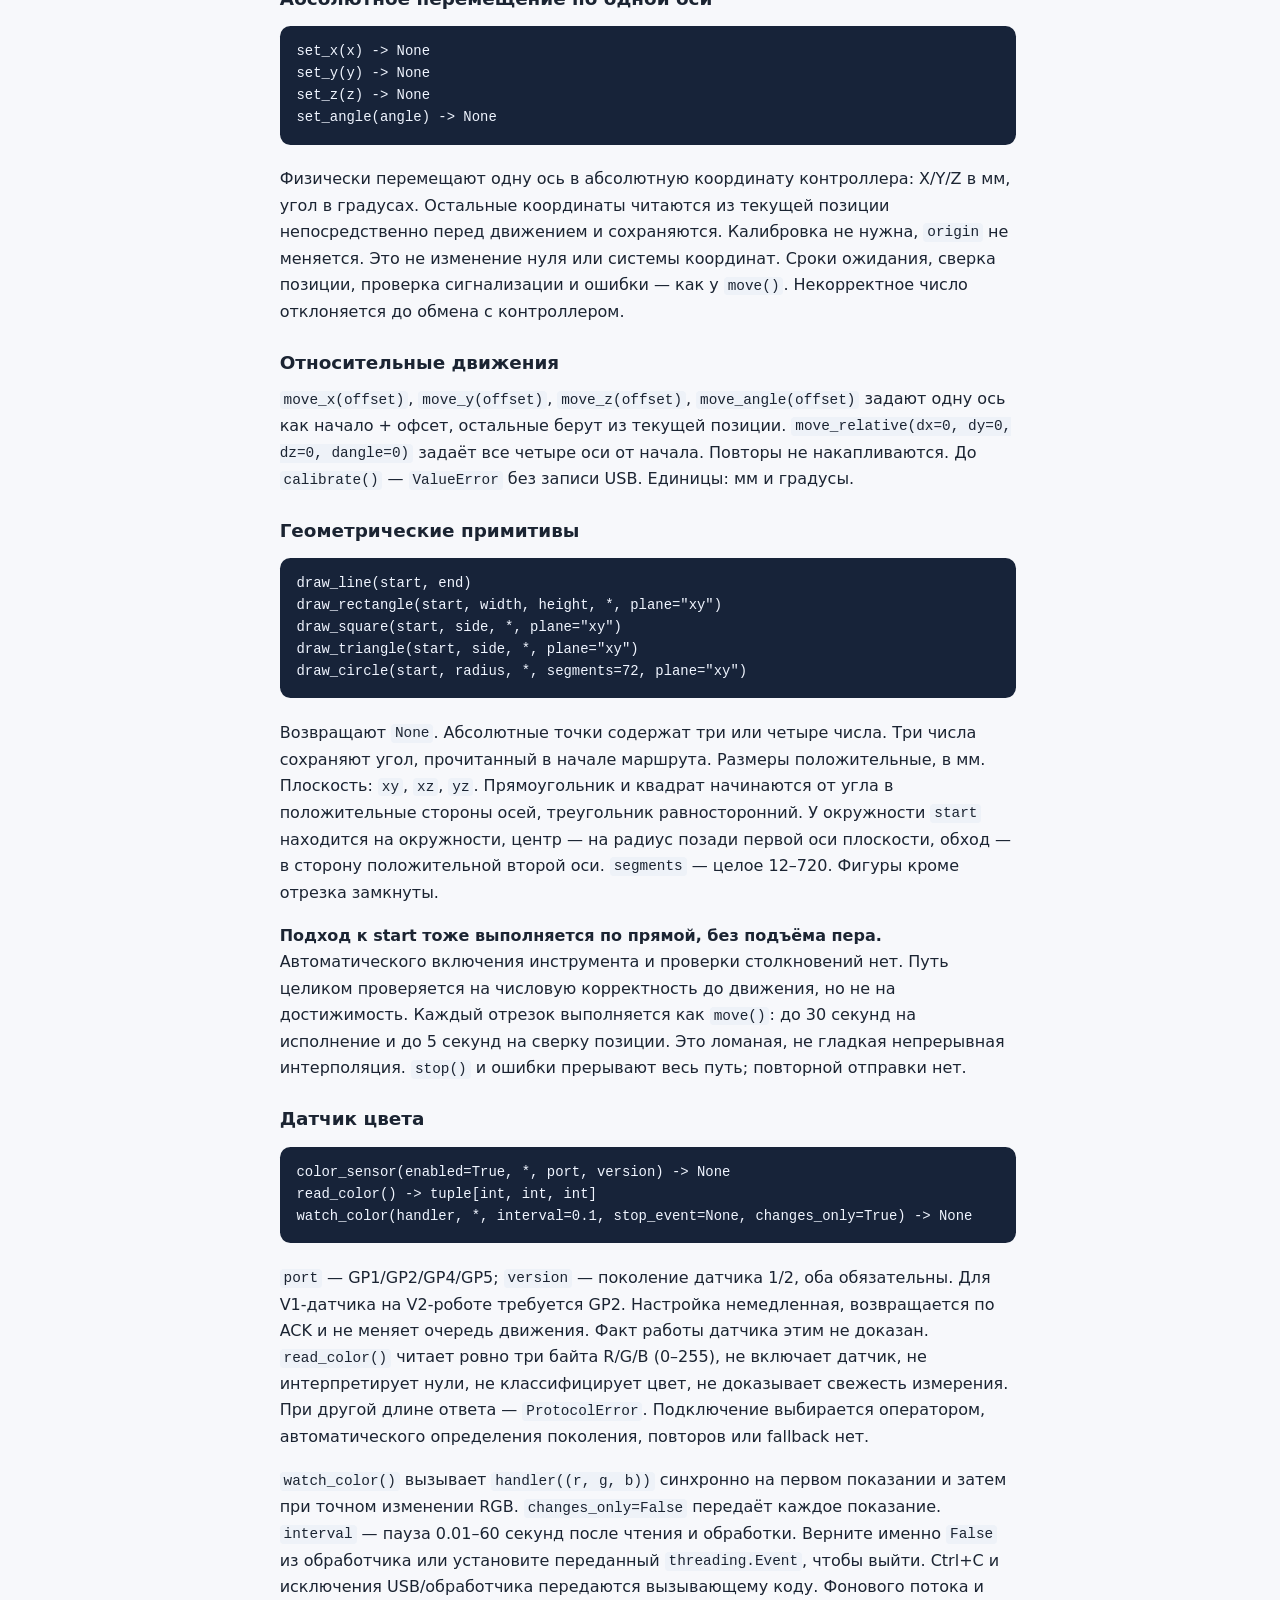
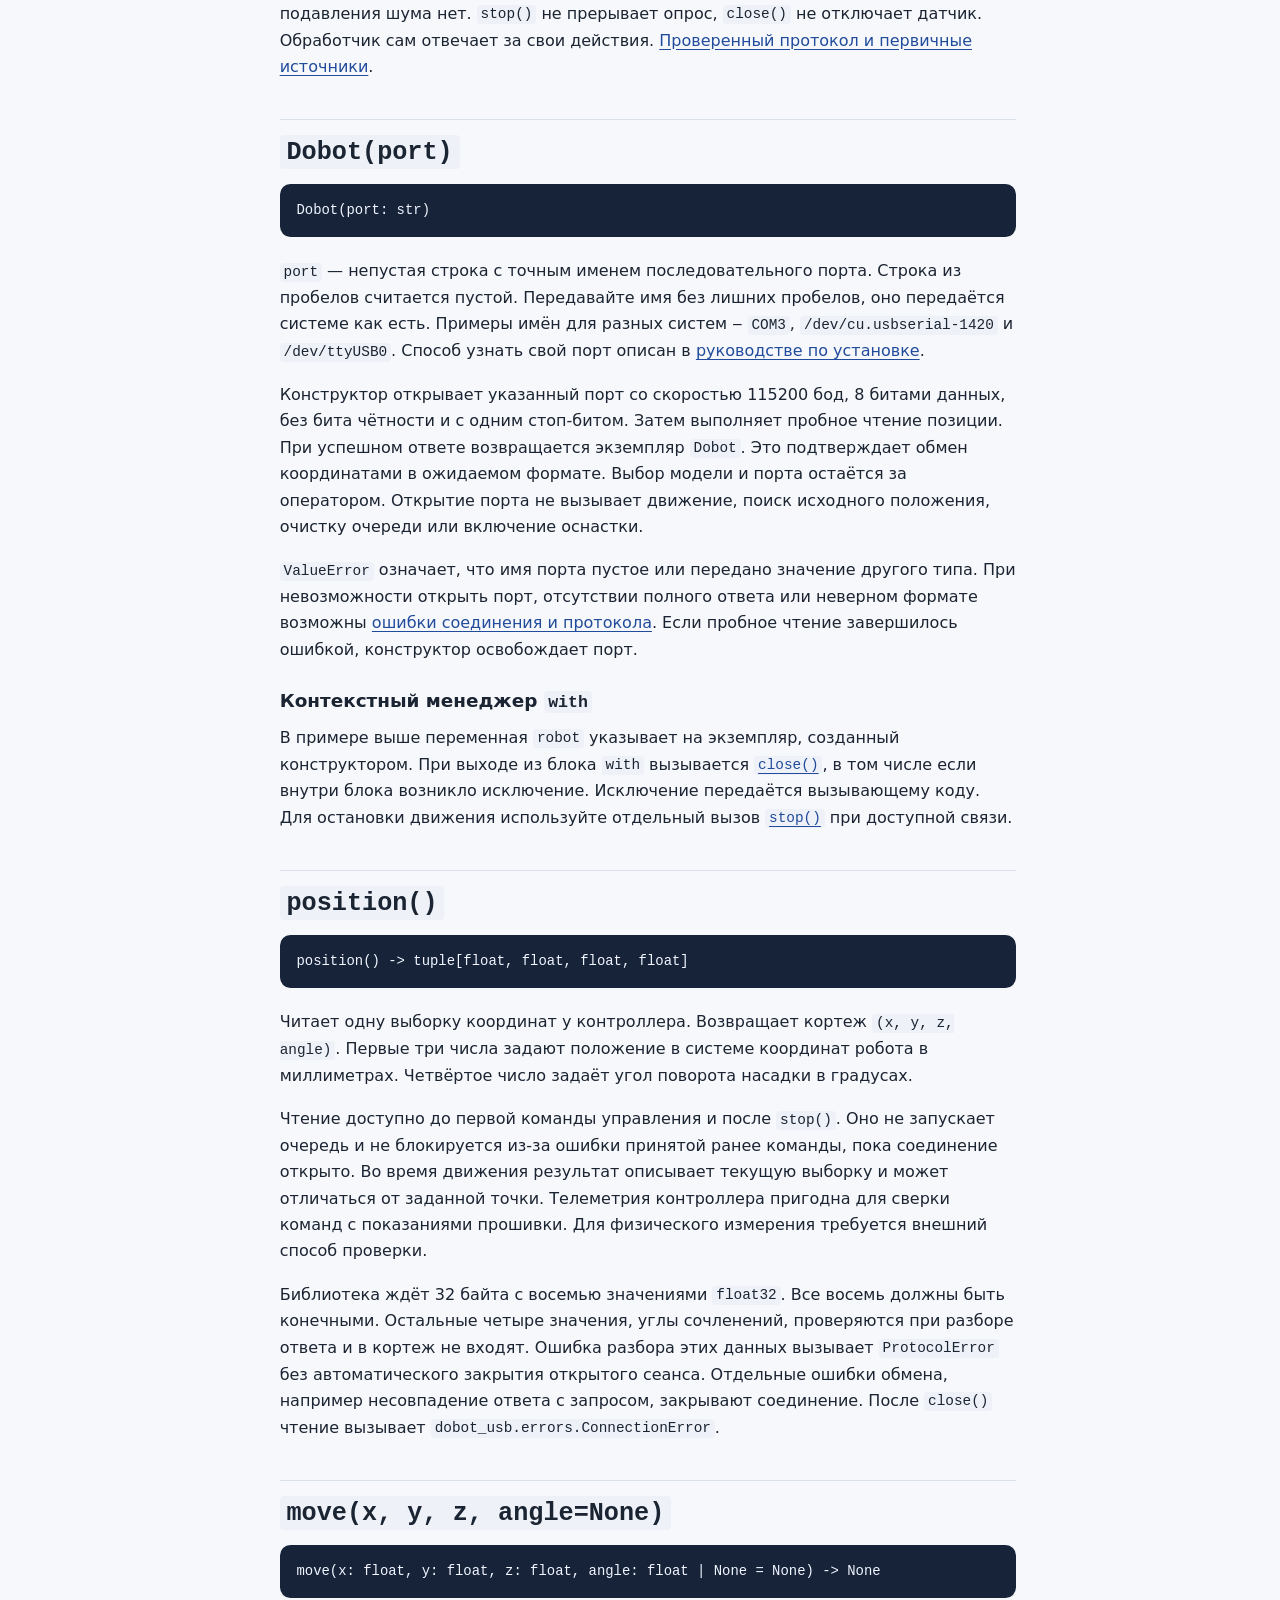
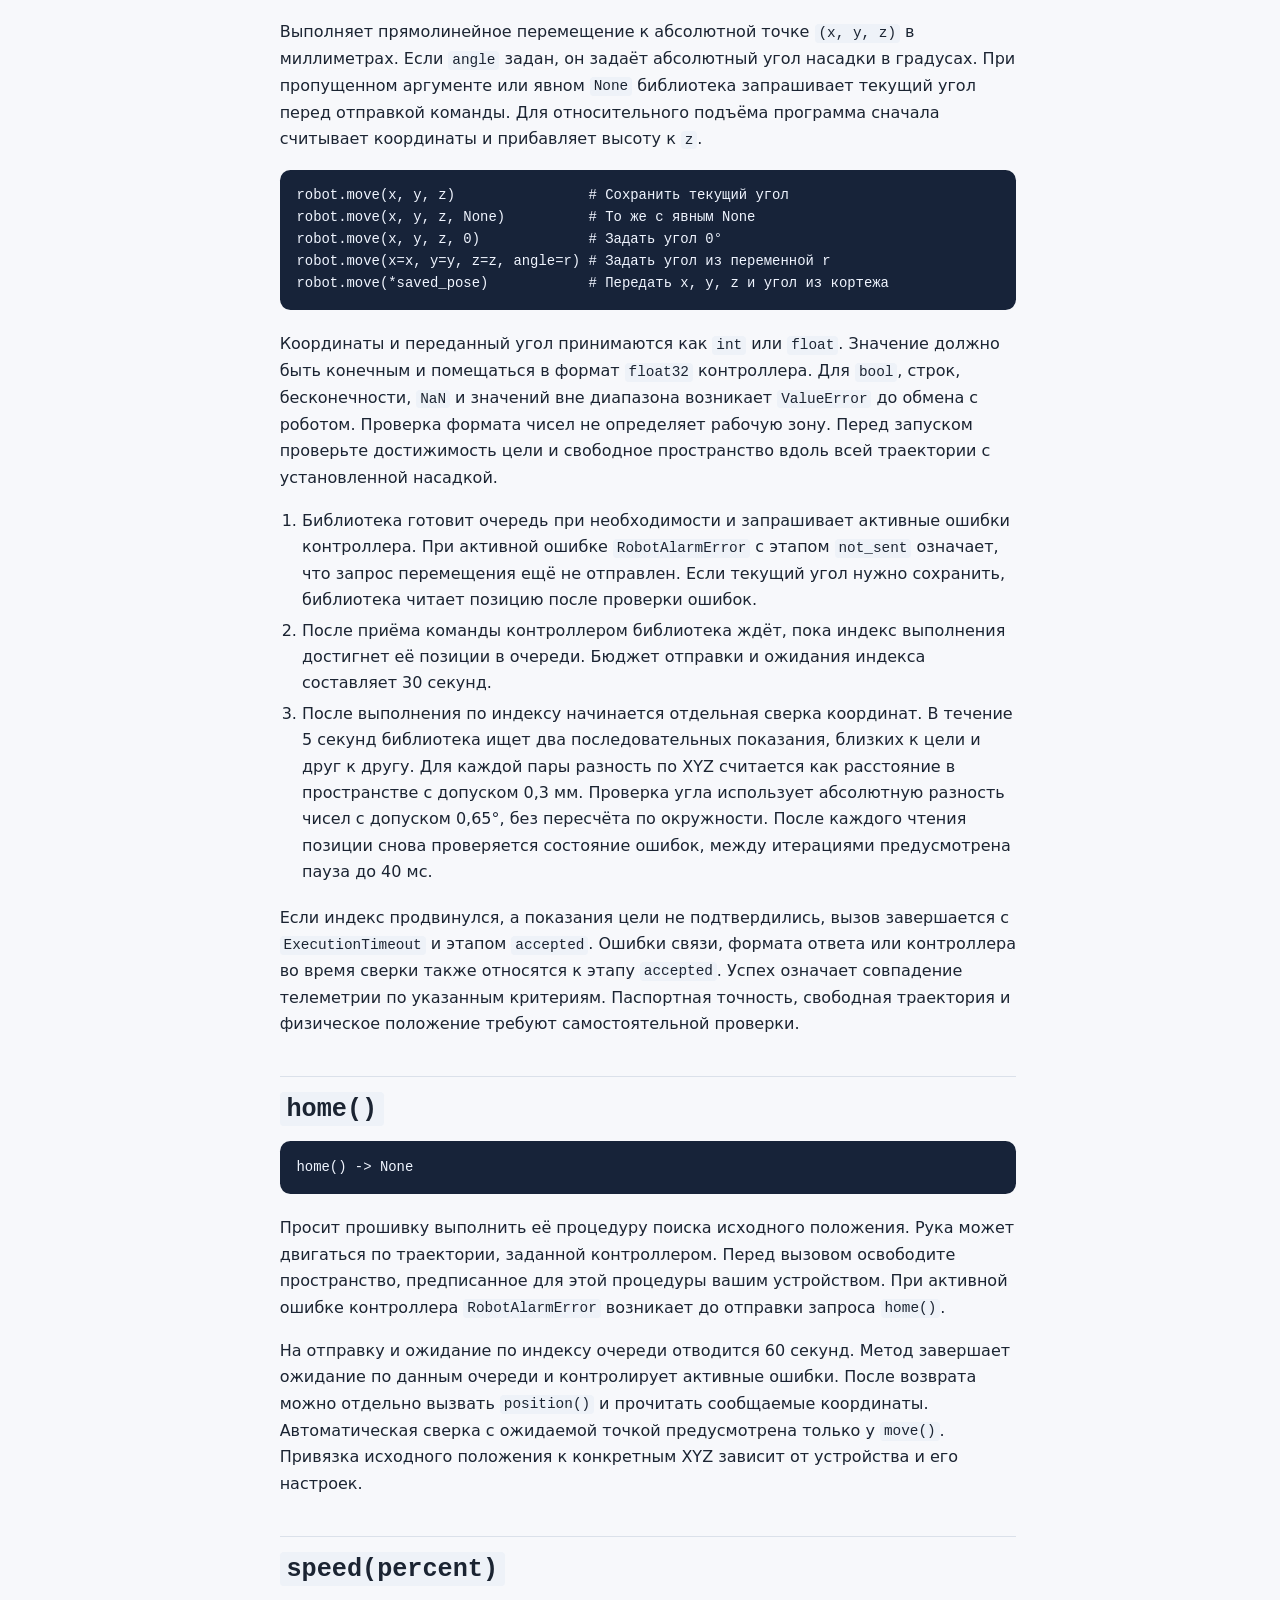
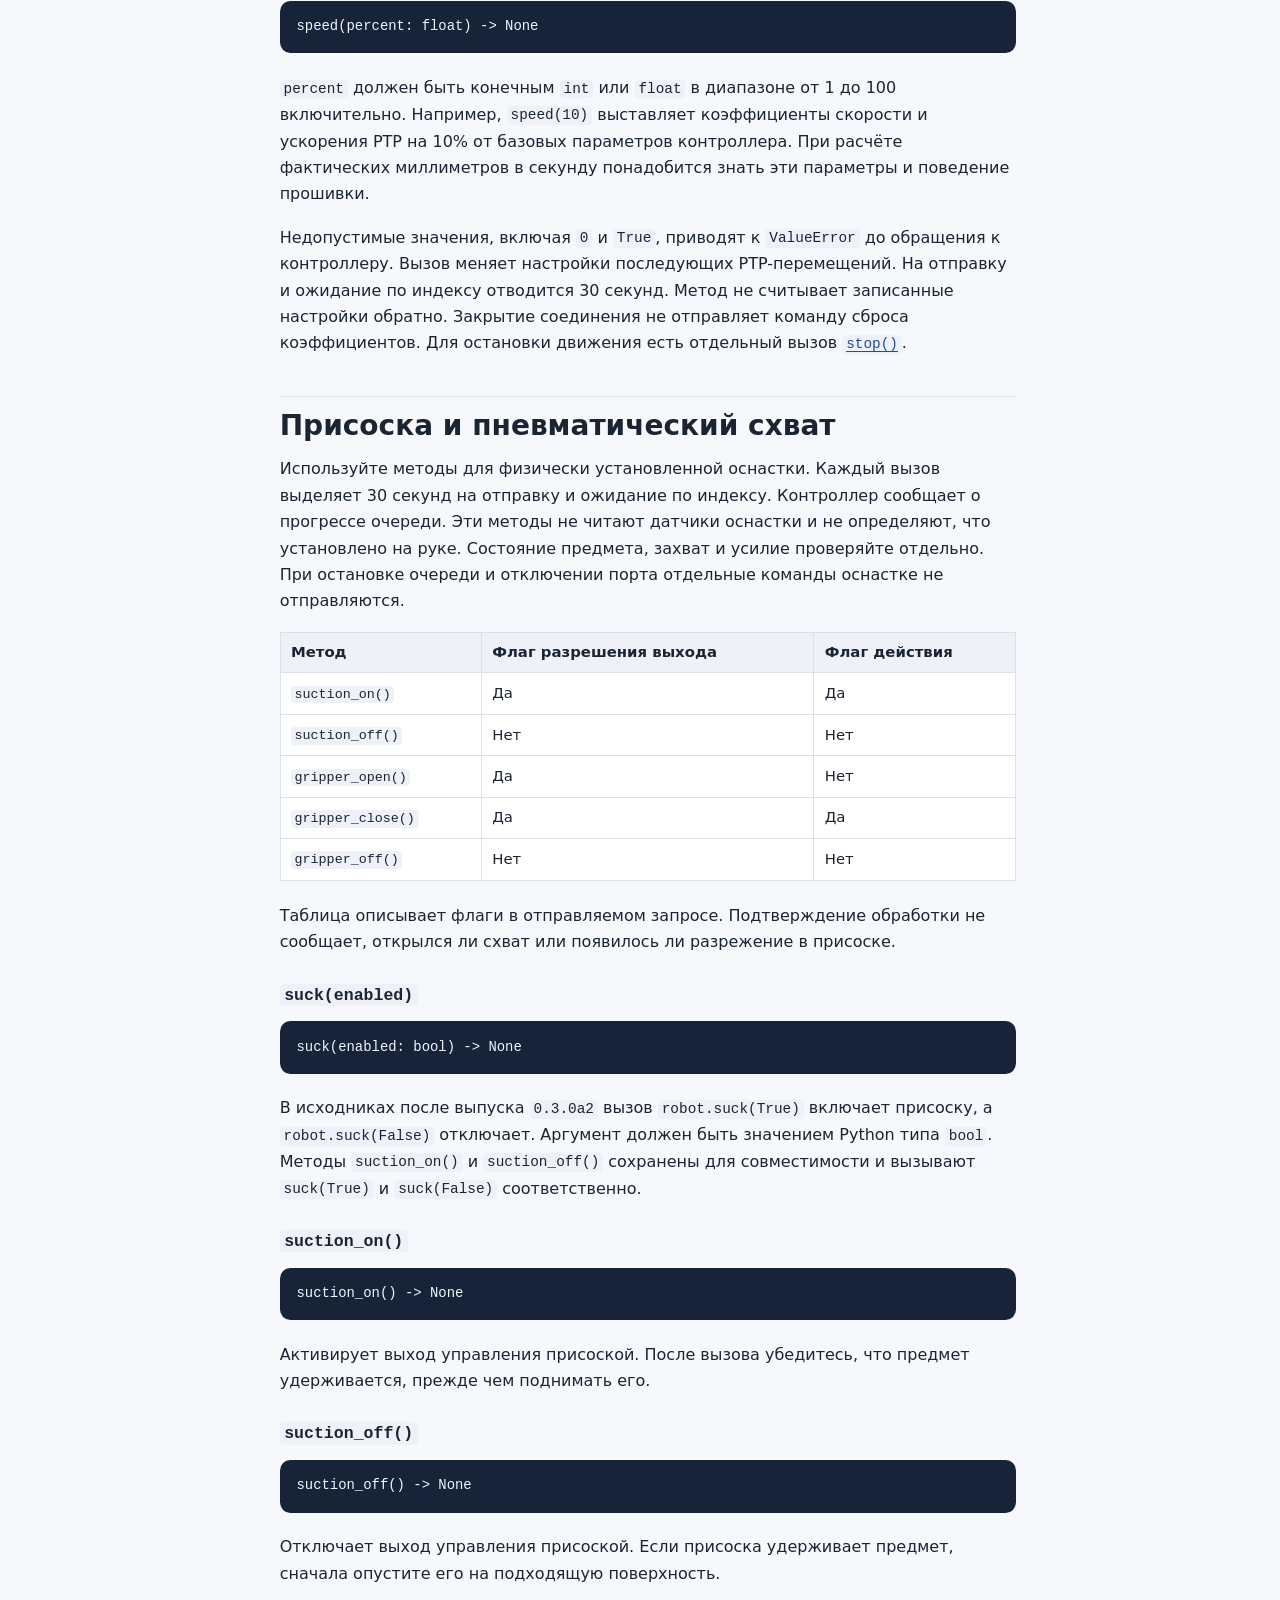
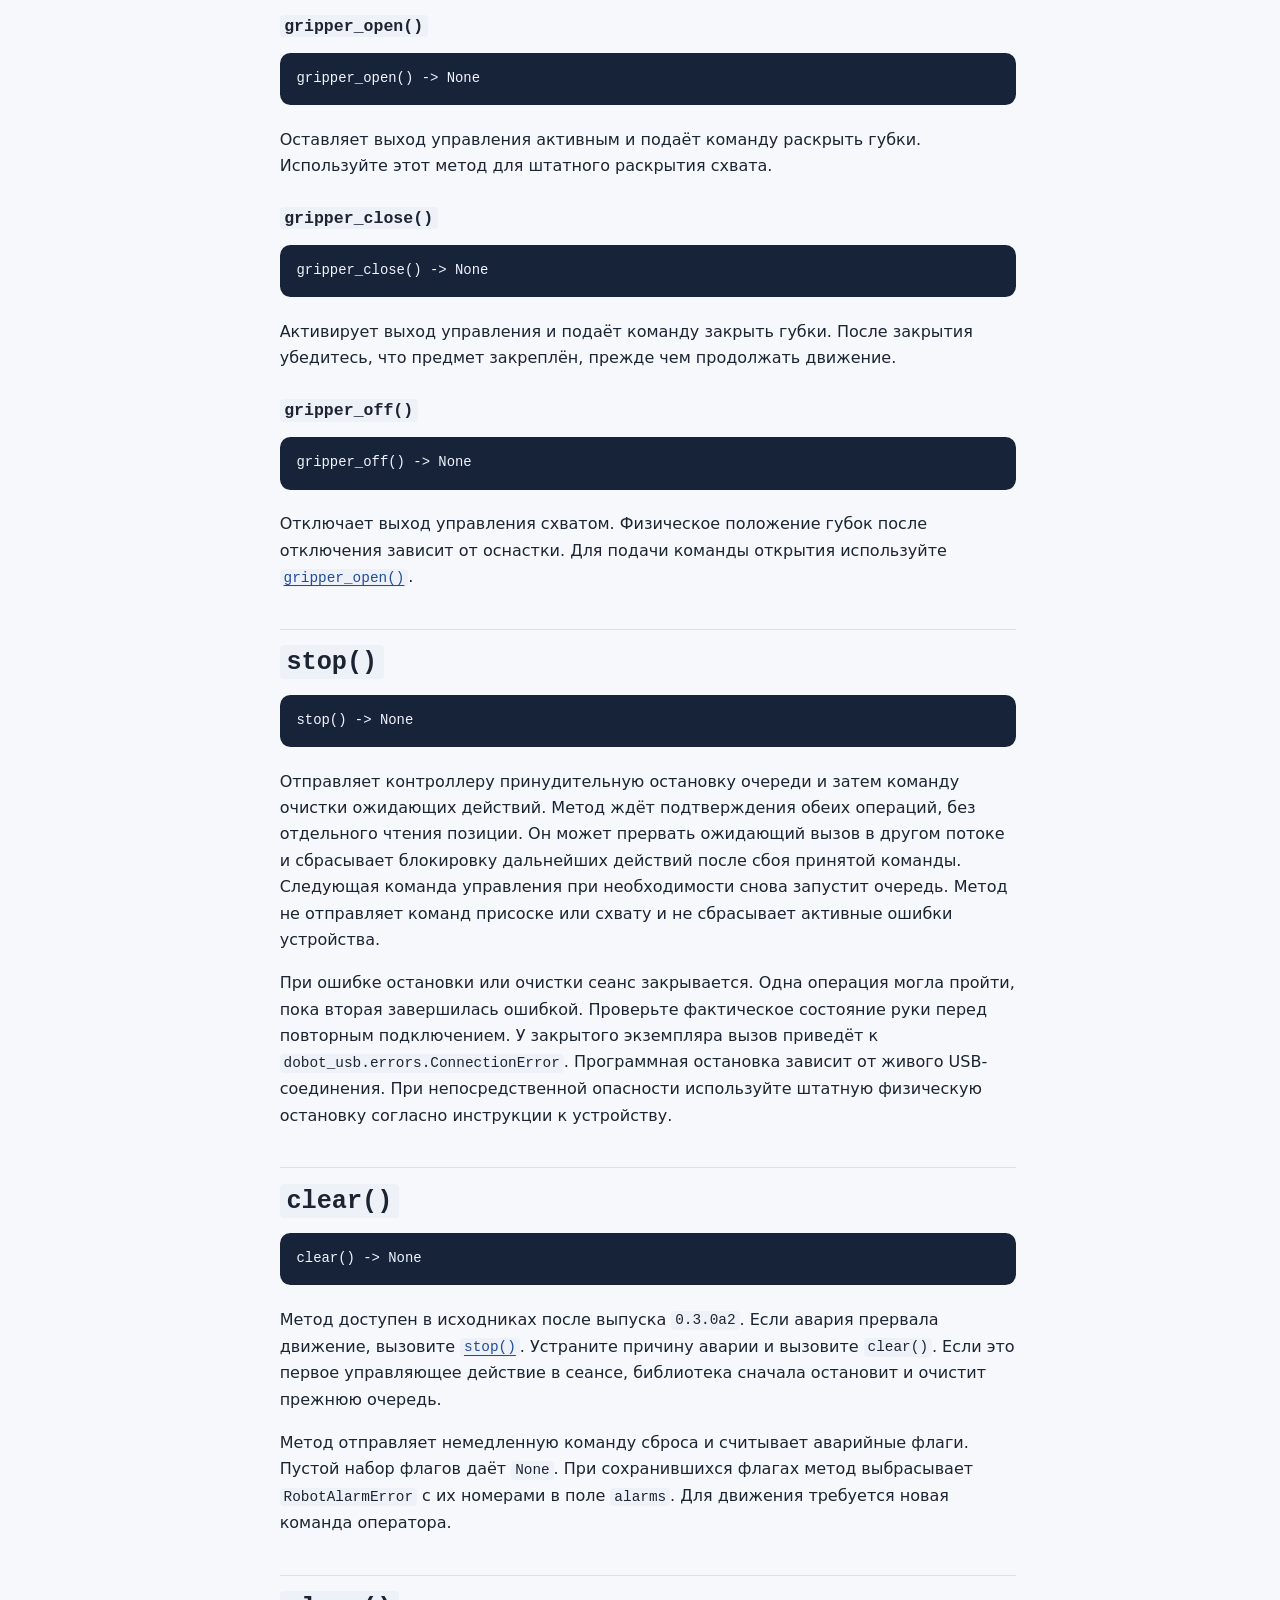
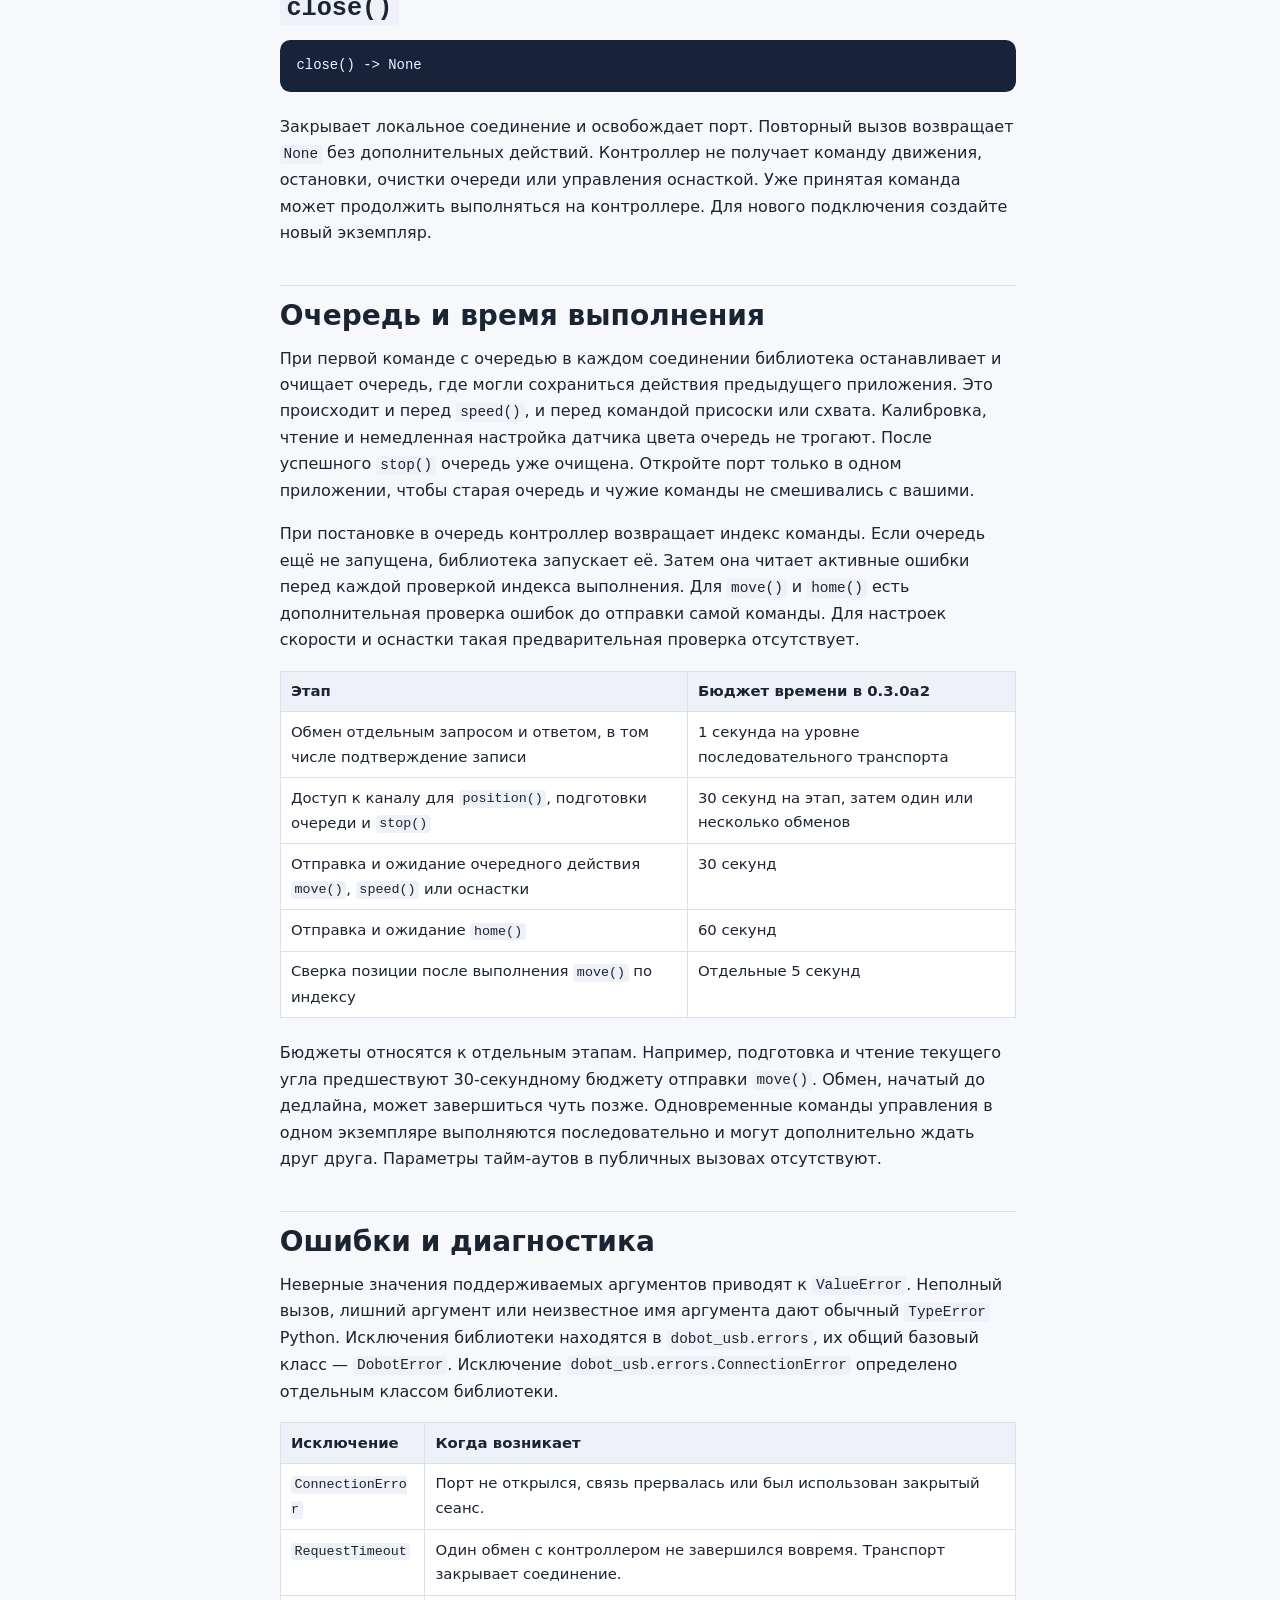
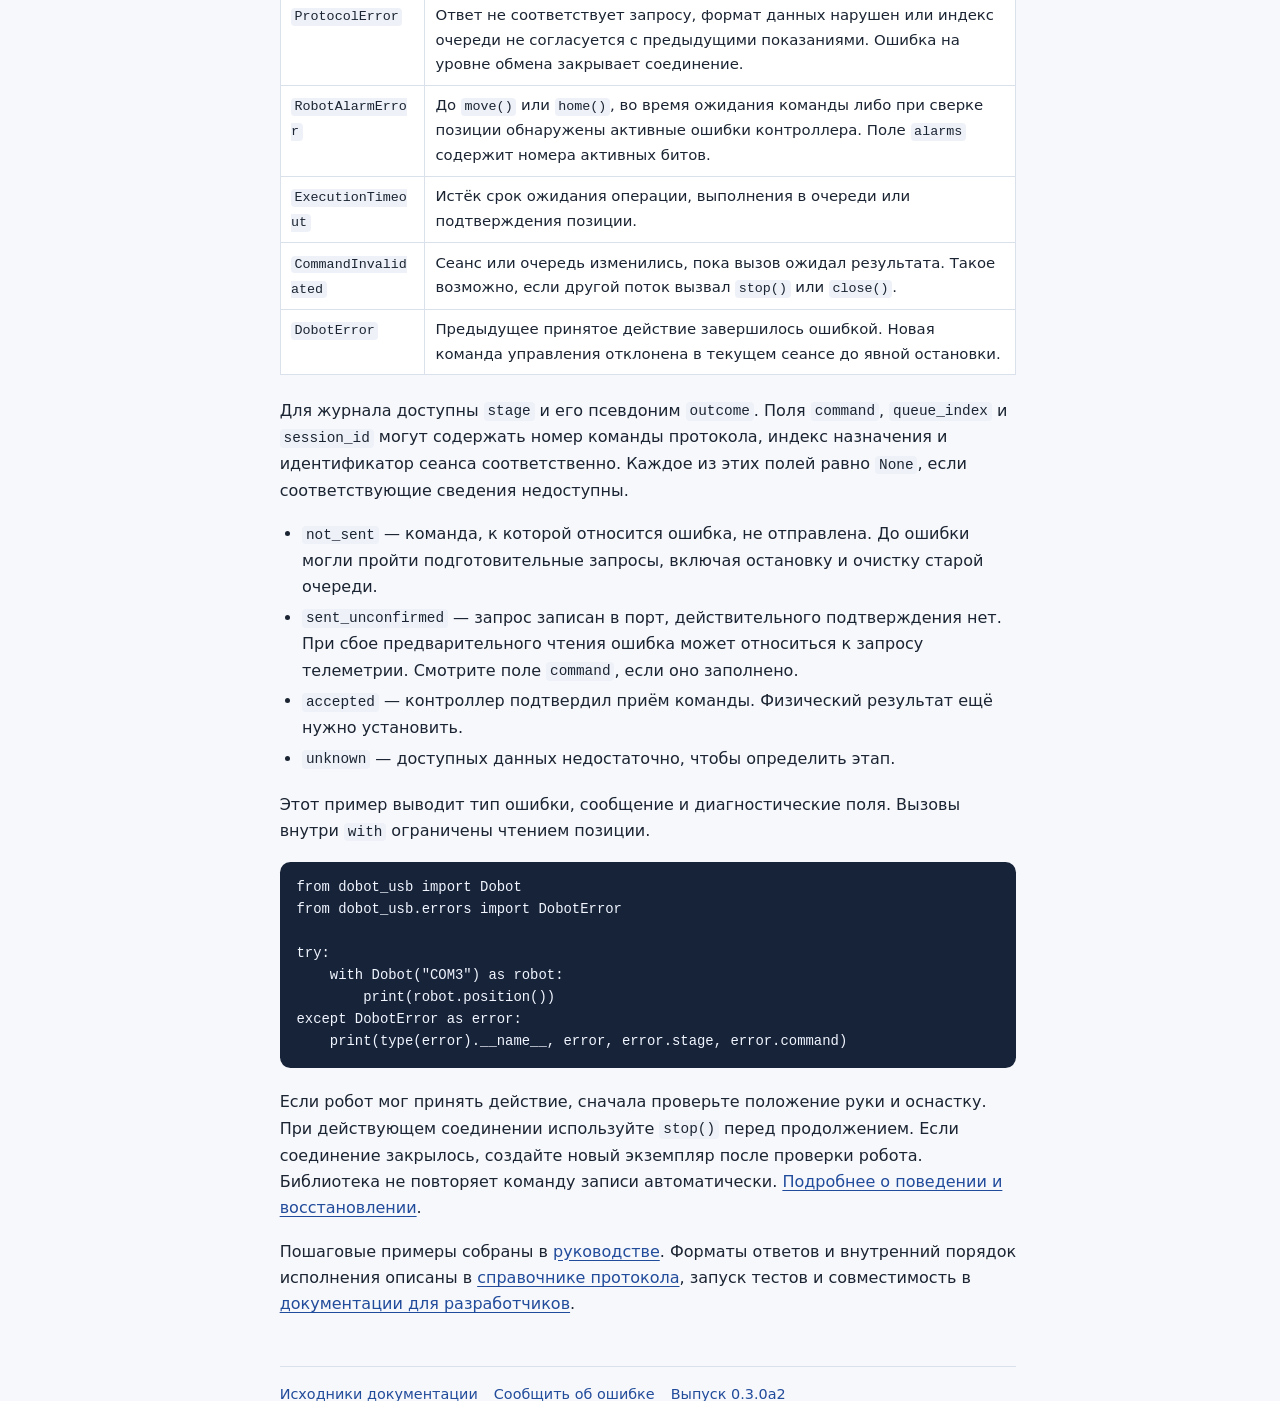
==== commit cb7ee05f: "Add clear and suck controls to the Dobot API" ====
--- a/docs/api.html
+++ b/docs/api.html
@@ -55,12 +55,14 @@
       <li class="h2"><a href="#home">home()</a></li>
       <li class="h2"><a href="#speed">speed(percent)</a></li>
       <li class="h2"><a href="#tools">Присоска и пневматический схват</a></li>
+      <li class="h3"><a href="#suck">suck(enabled)</a></li>
       <li class="h3"><a href="#suction_on">suction_on()</a></li>
       <li class="h3"><a href="#suction_off">suction_off()</a></li>
       <li class="h3"><a href="#gripper_open">gripper_open()</a></li>
       <li class="h3"><a href="#gripper_close">gripper_close()</a></li>
       <li class="h3"><a href="#gripper_off">gripper_off()</a></li>
       <li class="h2"><a href="#stop">stop()</a></li>
+      <li class="h2"><a href="#clear">clear()</a></li>
       <li class="h2"><a href="#close">close()</a></li>
       <li class="h2"><a href="#queue">Очередь и время выполнения</a></li>
       <li class="h2"><a href="#errors">Ошибки и диагностика</a></li>
@@ -86,10 +88,12 @@
         <tr><td><a href="#move"><code>move(x, y, z, angle=None)</code></a></td><td>Переместить насадку по прямой к абсолютным координатам.</td></tr>
         <tr><td><a href="#home"><code>home()</code></a></td><td>Запустить процедуру поиска исходного положения.</td></tr>
         <tr><td><a href="#speed"><code>speed(percent)</code></a></td><td>Задать общий процент скорости и ускорения для PTP.</td></tr>
+        <tr><td><a href="#suck"><code>suck(enabled)</code></a></td><td>Включить или отключить присоску. Доступно в исходниках после 0.3.0a2.</td></tr>
         <tr><td><a href="#suction_on"><code>suction_on()</code></a> / <a href="#suction_off"><code>suction_off()</code></a></td><td>Включить или выключить присоску.</td></tr>
         <tr><td><a href="#gripper_open"><code>gripper_open()</code></a> / <a href="#gripper_close"><code>gripper_close()</code></a></td><td>Открыть или закрыть пневматический схват.</td></tr>
         <tr><td><a href="#gripper_off"><code>gripper_off()</code></a></td><td>Отключить выход управления схватом.</td></tr>
         <tr><td><a href="#stop"><code>stop()</code></a></td><td>Принудительно остановить очередь и удалить ожидающие команды.</td></tr>
+        <tr><td><a href="#clear"><code>clear()</code></a></td><td>Сбросить аварийные флаги и проверить результат. Доступно в исходниках после 0.3.0a2.</td></tr>
         <tr><td><a href="#close"><code>close()</code></a></td><td>Освободить порт.</td></tr>
       </tbody>
     </table>
@@ -217,6 +221,10 @@
   </div>
   <p>Таблица описывает флаги в отправляемом запросе. Подтверждение обработки не сообщает, открылся ли схват или появилось ли разрежение в присоске.</p>
 
+  <h3 id="suck"><code>suck(enabled)</code></h3>
+  <pre><code>suck(enabled: bool) -> None</code></pre>
+  <p>В исходниках после выпуска <code>0.3.0a2</code> вызов <code>robot.suck(True)</code> включает присоску, а <code>robot.suck(False)</code> отключает. Аргумент должен быть значением Python типа <code>bool</code>. Методы <code>suction_on()</code> и <code>suction_off()</code> сохранены для совместимости и вызывают <code>suck(True)</code> и <code>suck(False)</code> соответственно.</p>
+
   <h3 id="suction_on"><code>suction_on()</code></h3>
   <pre><code>suction_on() -> None</code></pre>
   <p>Активирует выход управления присоской. После вызова убедитесь, что предмет удерживается, прежде чем поднимать его.</p>
@@ -241,6 +249,11 @@
   <pre><code>stop() -> None</code></pre>
   <p>Отправляет контроллеру принудительную остановку очереди и затем команду очистки ожидающих действий. Метод ждёт подтверждения обеих операций, без отдельного чтения позиции. Он может прервать ожидающий вызов в другом потоке и сбрасывает блокировку дальнейших действий после сбоя принятой команды. Следующая команда управления при необходимости снова запустит очередь. Метод не отправляет команд присоске или схвату и не сбрасывает активные ошибки устройства.</p>
   <p>При ошибке остановки или очистки сеанс закрывается. Одна операция могла пройти, пока вторая завершилась ошибкой. Проверьте фактическое состояние руки перед повторным подключением. У закрытого экземпляра вызов приведёт к <code>dobot_usb.errors.ConnectionError</code>. Программная остановка зависит от живого USB-соединения. При непосредственной опасности используйте штатную физическую остановку согласно инструкции к устройству.</p>
+
+  <h2 id="clear"><code>clear()</code></h2>
+  <pre><code>clear() -> None</code></pre>
+  <p>Метод доступен в исходниках после выпуска <code>0.3.0a2</code>. Если авария прервала движение, вызовите <a href="#stop"><code>stop()</code></a>. Устраните причину аварии и вызовите <code>clear()</code>. Если это первое управляющее действие в сеансе, библиотека сначала остановит и очистит прежнюю очередь.</p>
+  <p>Метод отправляет немедленную команду сброса и считывает аварийные флаги. Пустой набор флагов даёт <code>None</code>. При сохранившихся флагах метод выбрасывает <code>RobotAlarmError</code> с их номерами в поле <code>alarms</code>. Для движения требуется новая команда оператора.</p>
 
   <h2 id="close"><code>close()</code></h2>
   <pre><code>close() -> None</code></pre>
@@ -314,12 +327,14 @@
       <li class="h2"><a href="#home">home()</a></li>
       <li class="h2"><a href="#speed">speed(percent)</a></li>
       <li class="h2"><a href="#tools">Присоска и пневматический схват</a></li>
+      <li class="h3"><a href="#suck">suck(enabled)</a></li>
       <li class="h3"><a href="#suction_on">suction_on()</a></li>
       <li class="h3"><a href="#suction_off">suction_off()</a></li>
       <li class="h3"><a href="#gripper_open">gripper_open()</a></li>
       <li class="h3"><a href="#gripper_close">gripper_close()</a></li>
       <li class="h3"><a href="#gripper_off">gripper_off()</a></li>
       <li class="h2"><a href="#stop">stop()</a></li>
+      <li class="h2"><a href="#clear">clear()</a></li>
       <li class="h2"><a href="#close">close()</a></li>
       <li class="h2"><a href="#queue">Очередь и время выполнения</a></li>
       <li class="h2"><a href="#errors">Ошибки и диагностика</a></li>
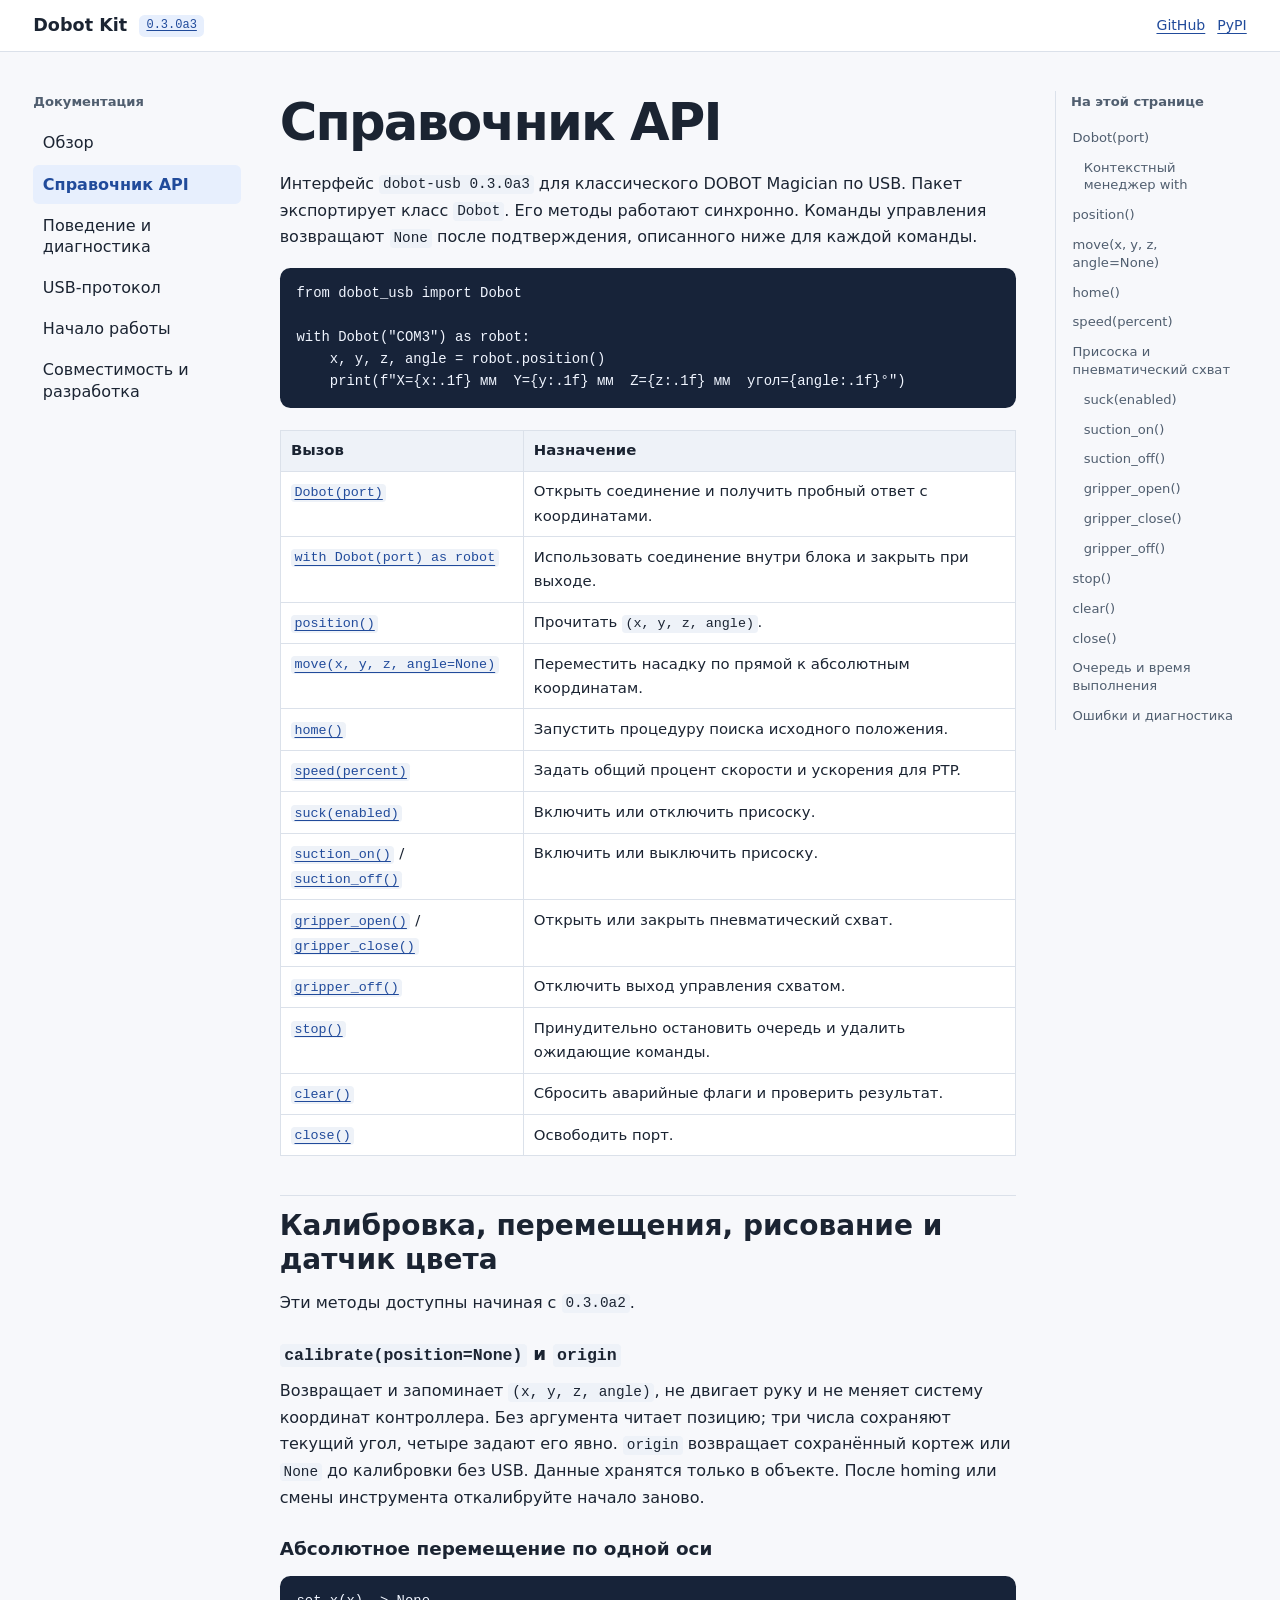
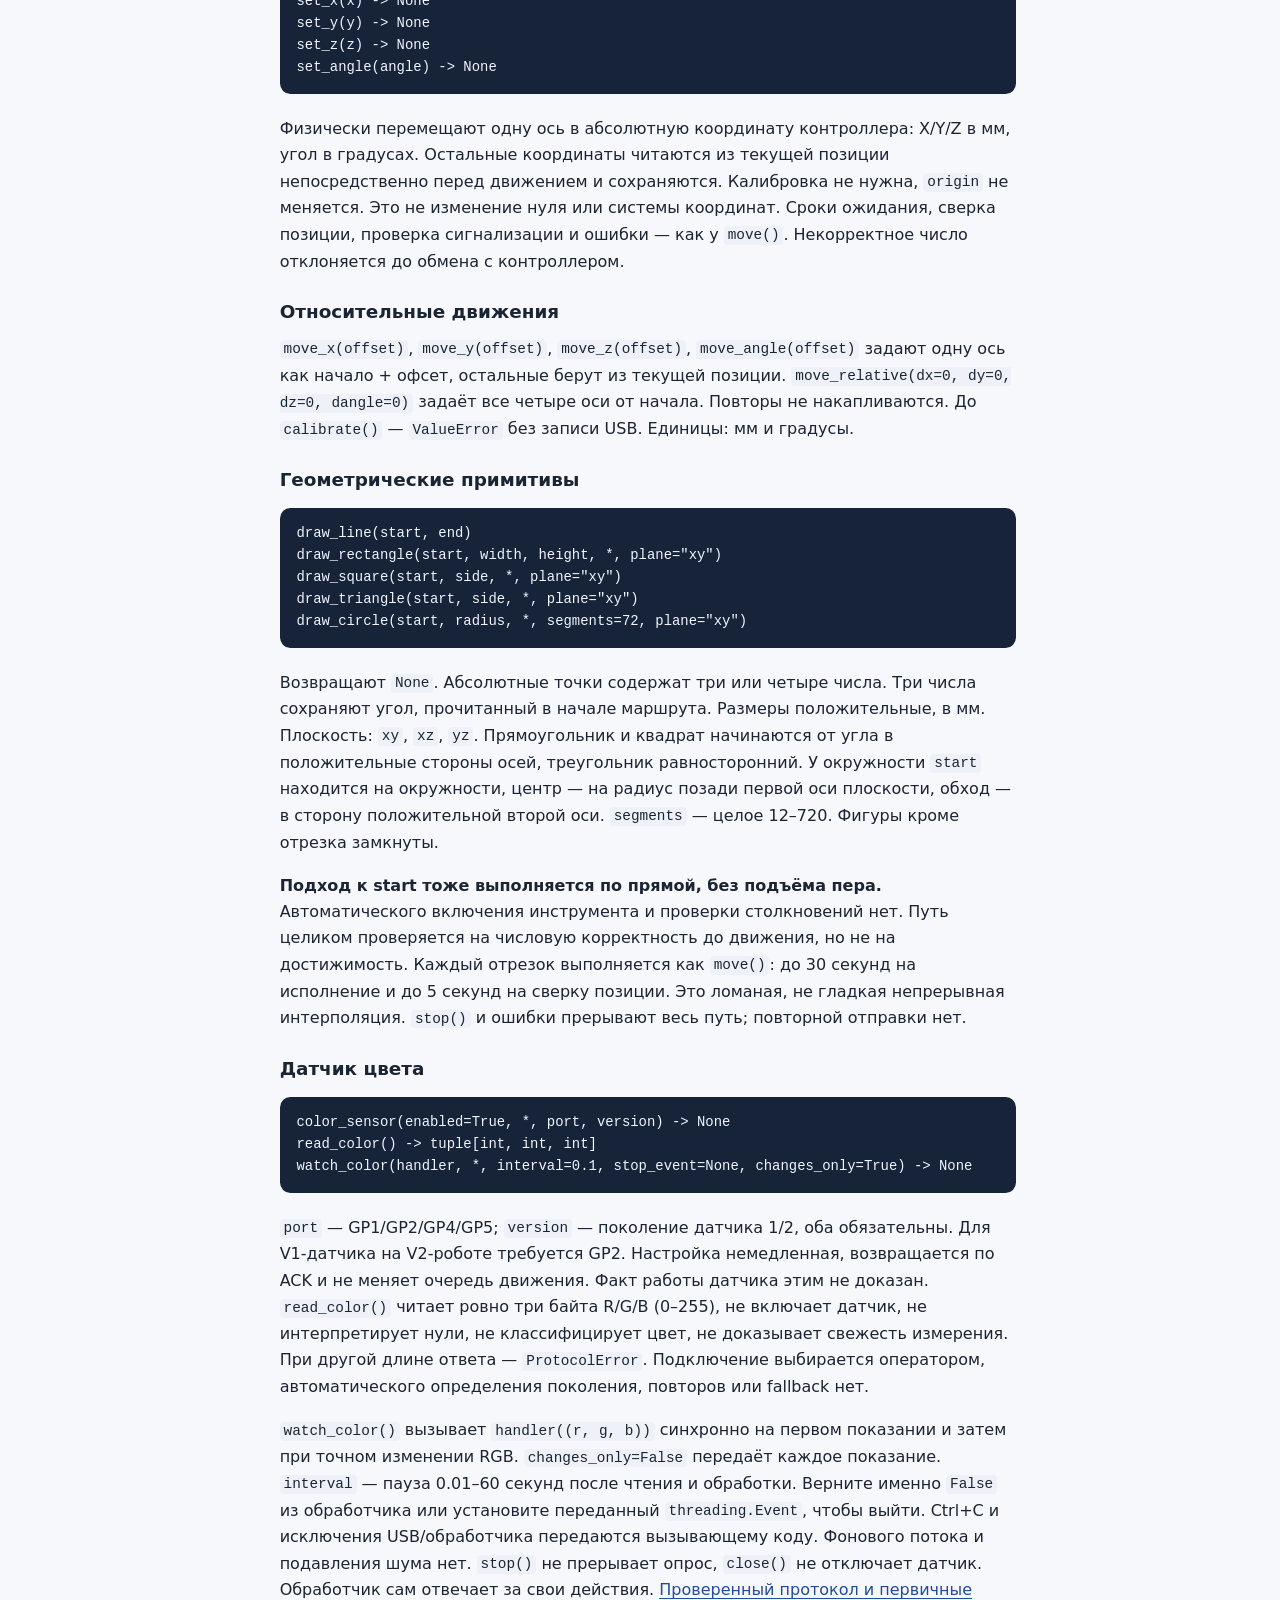
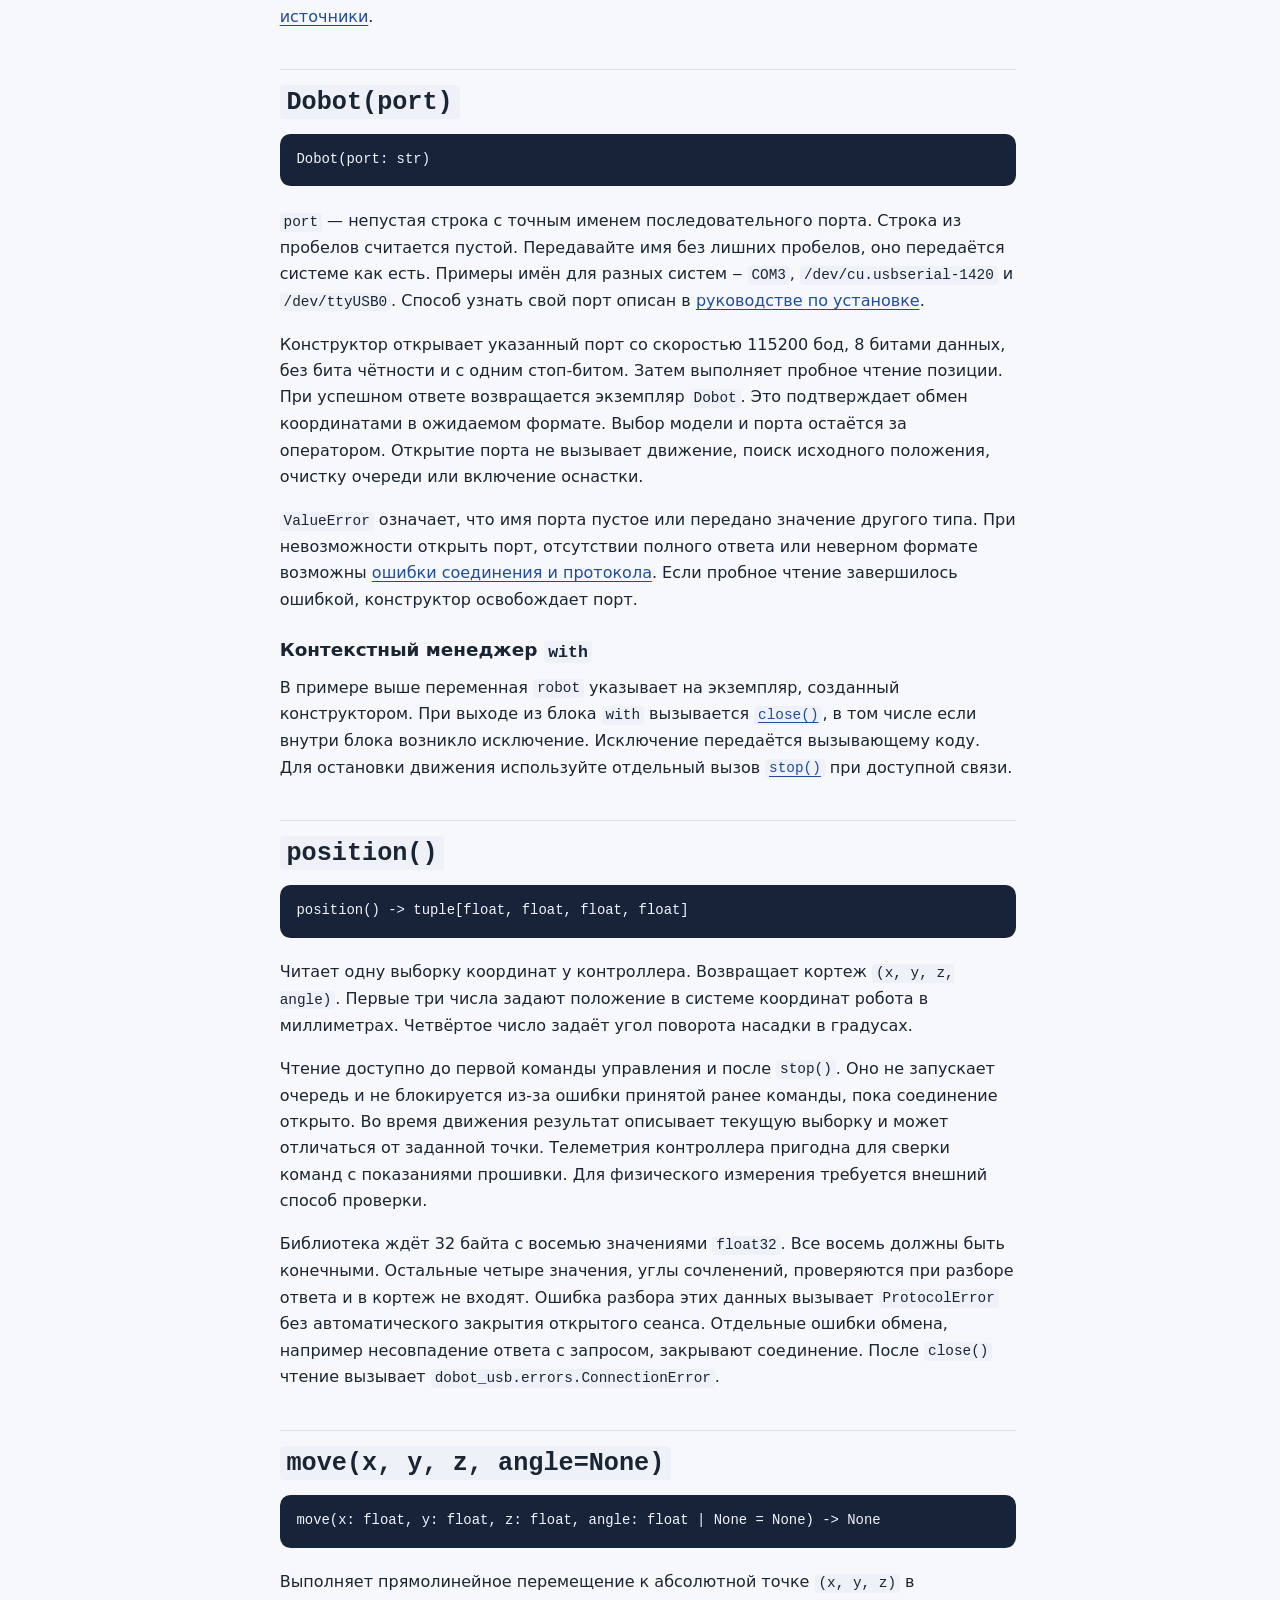
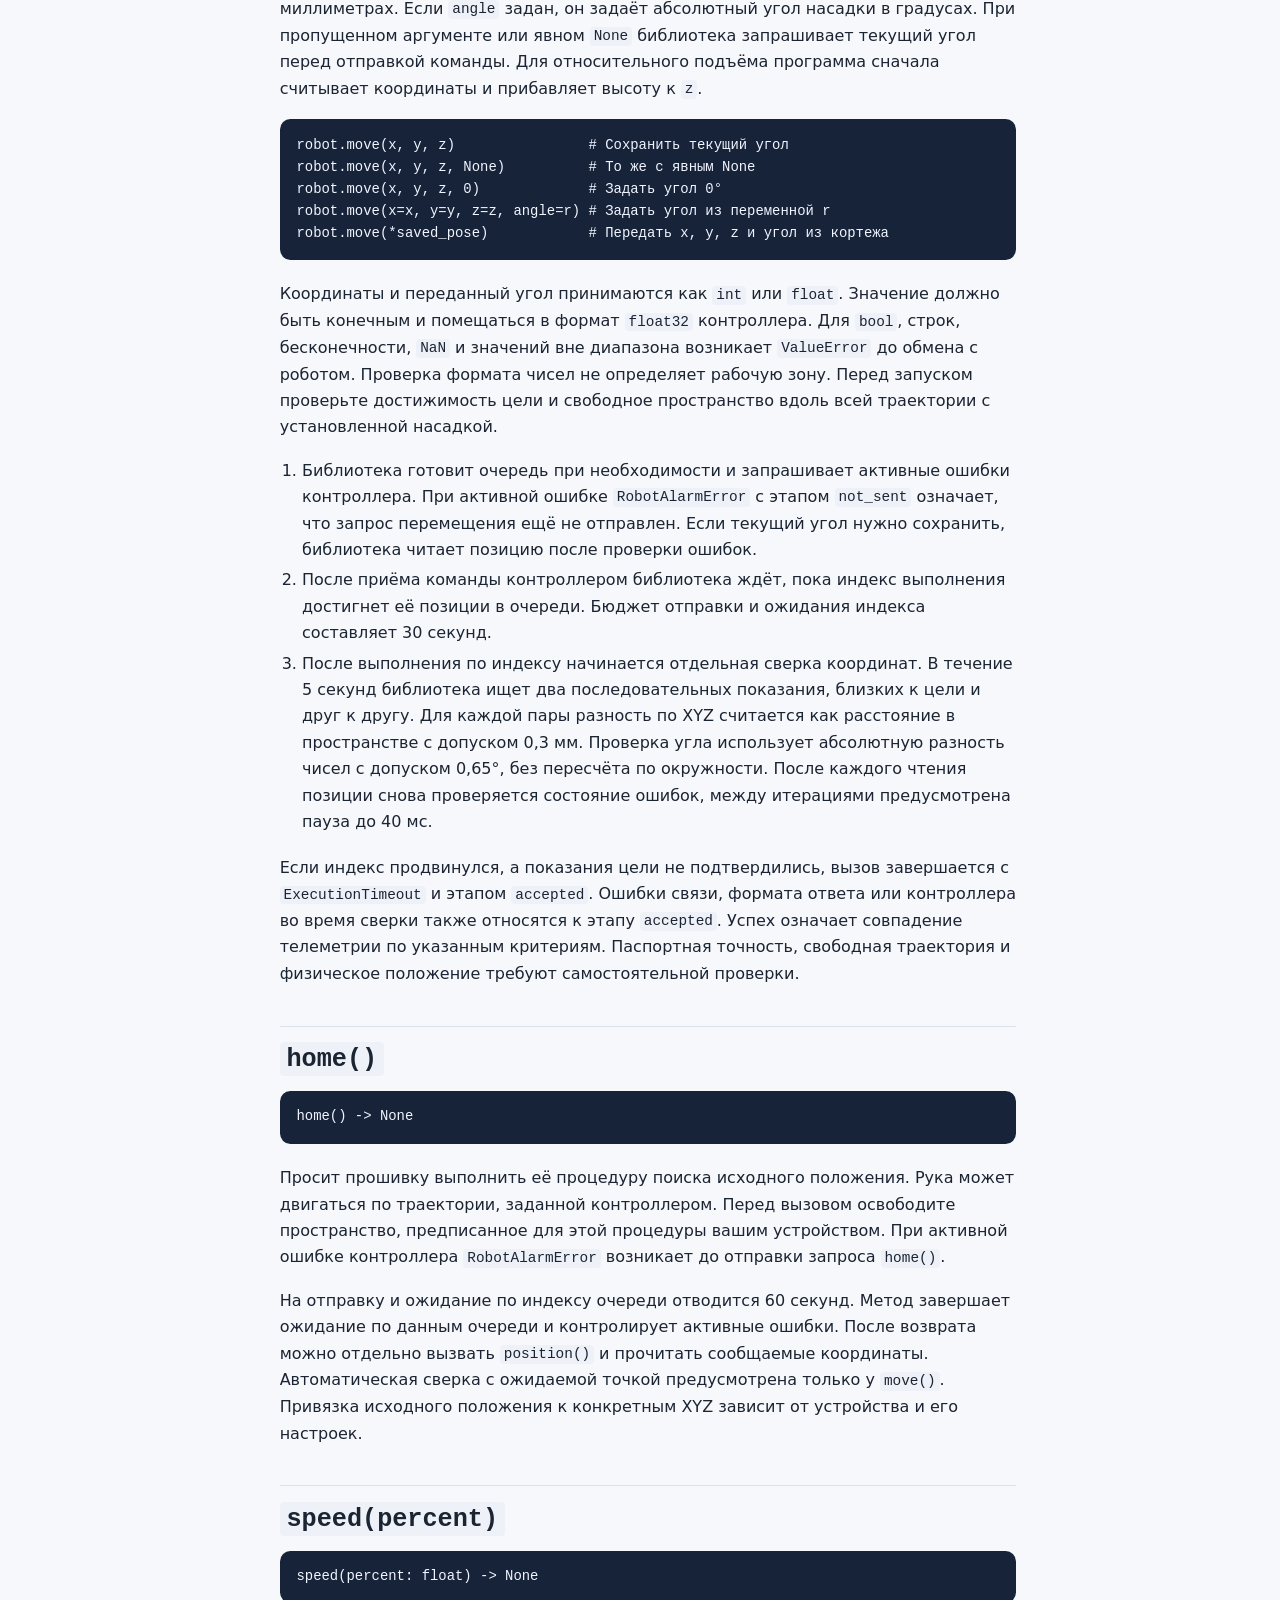
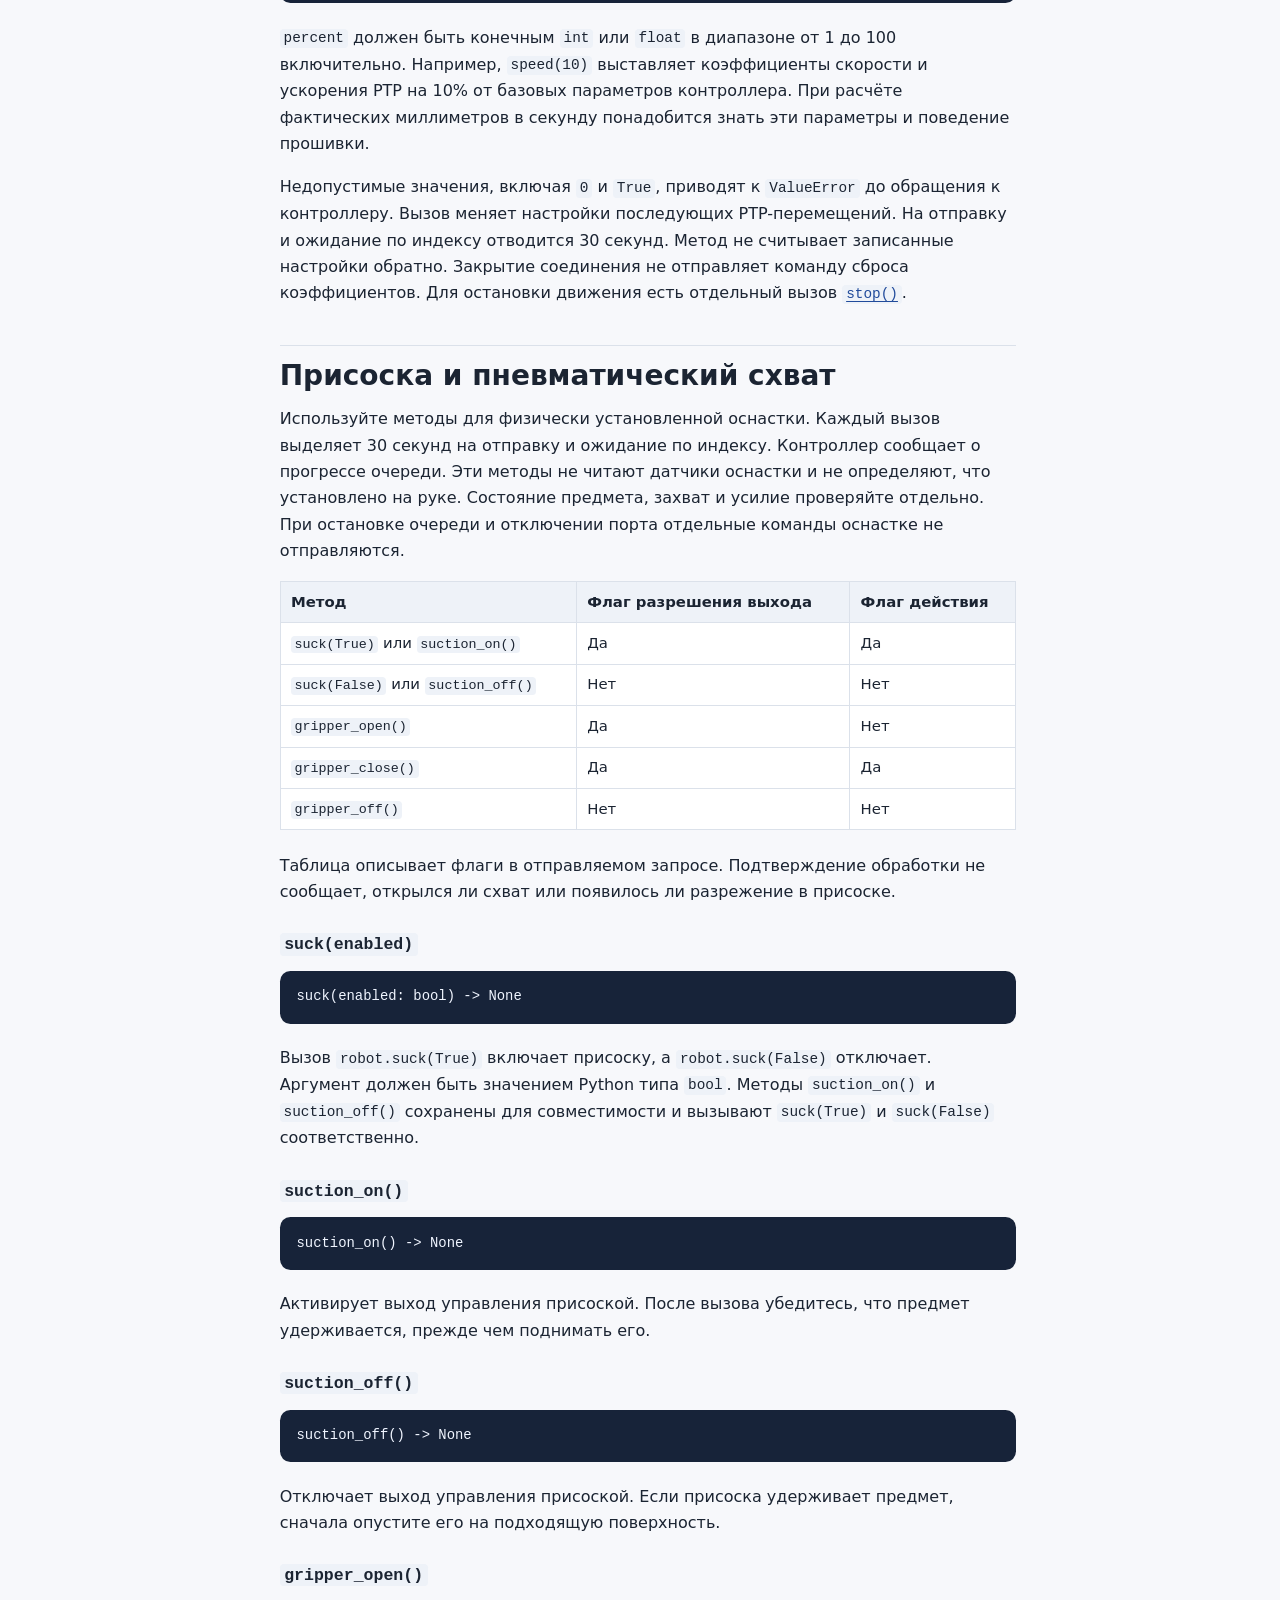
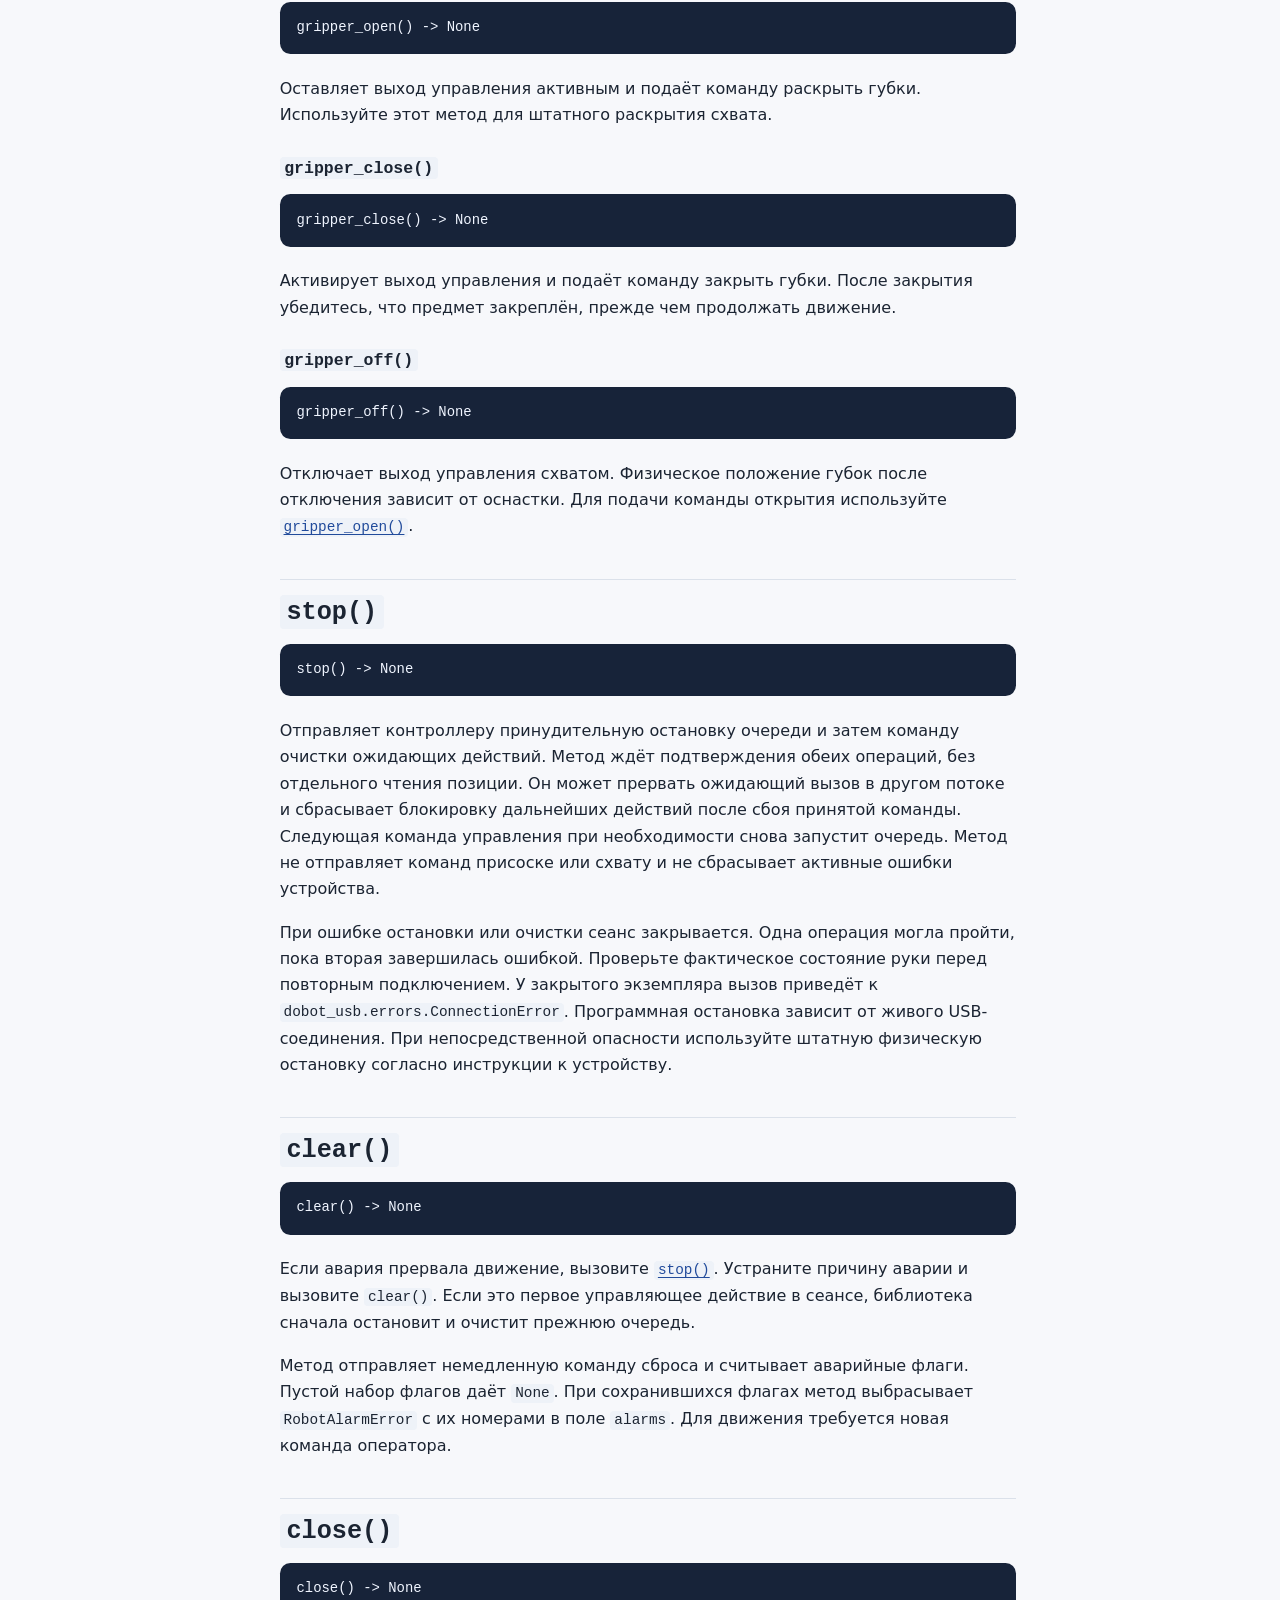
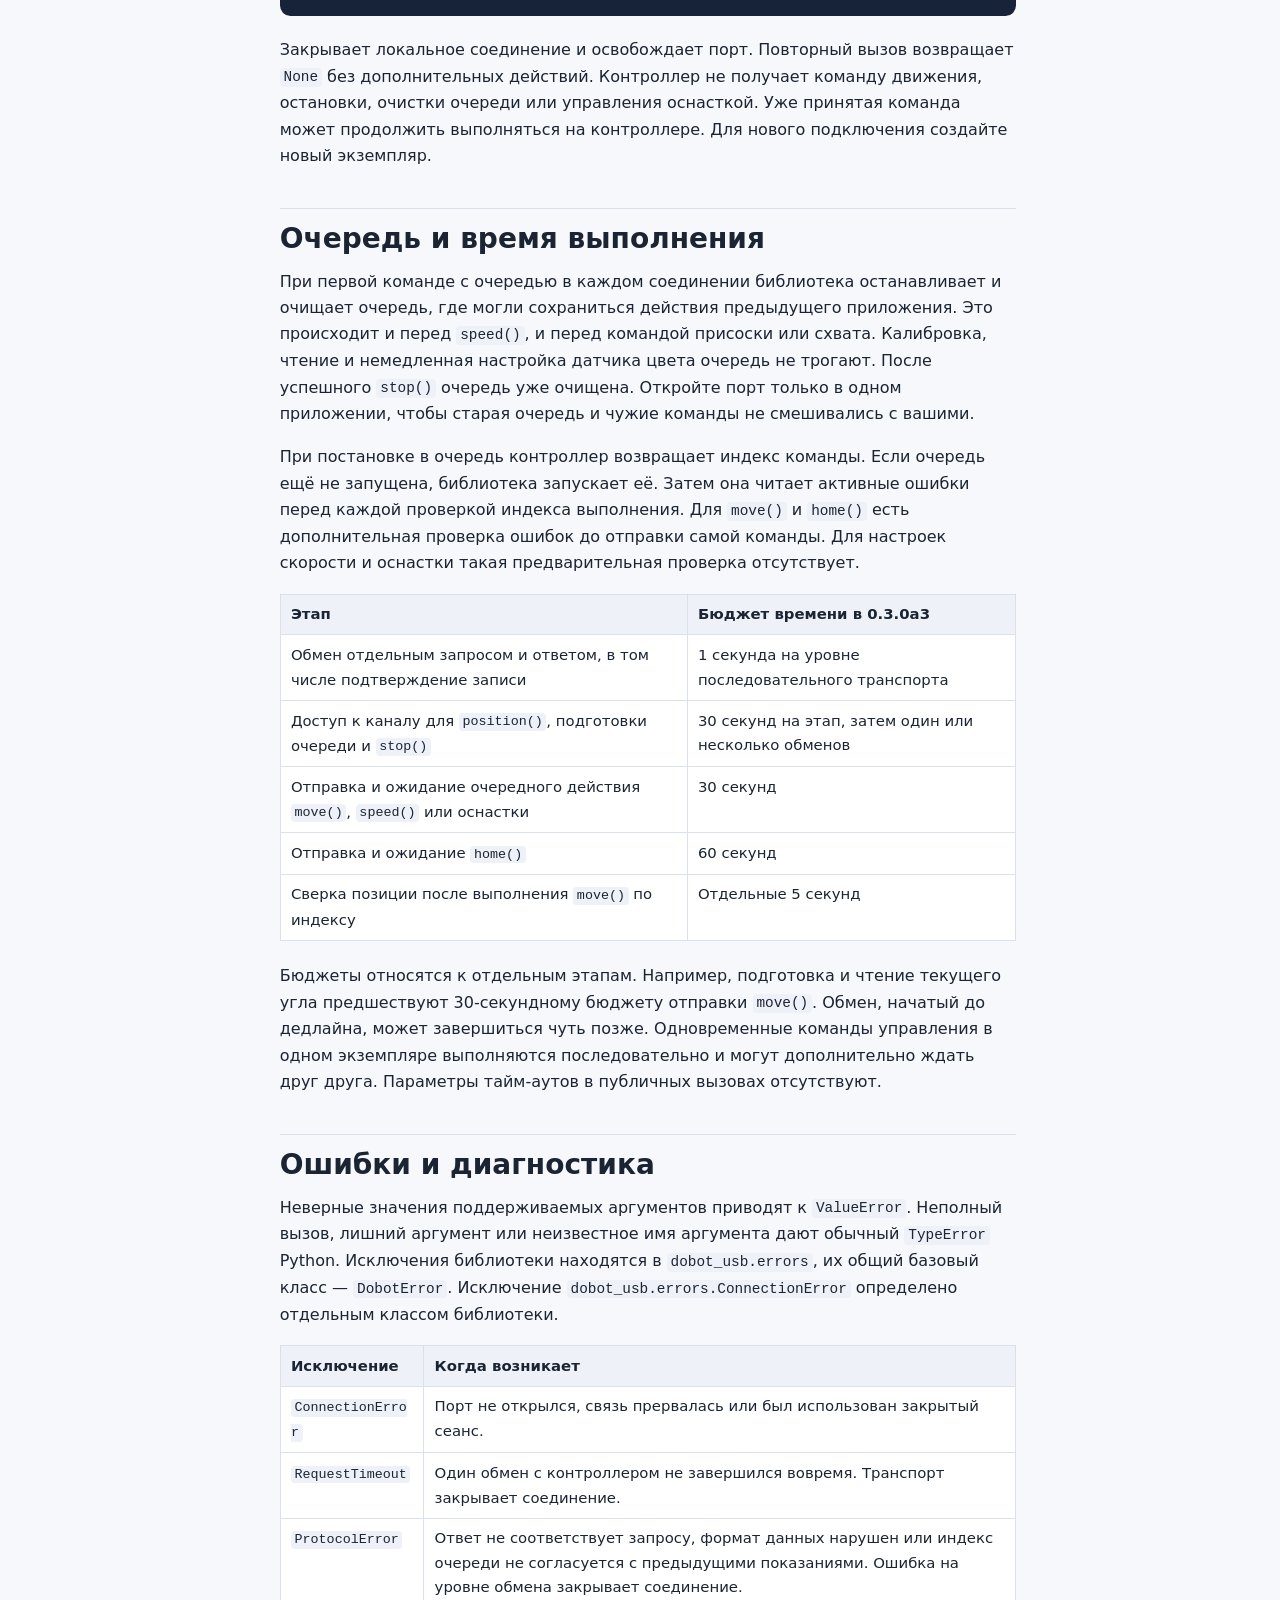
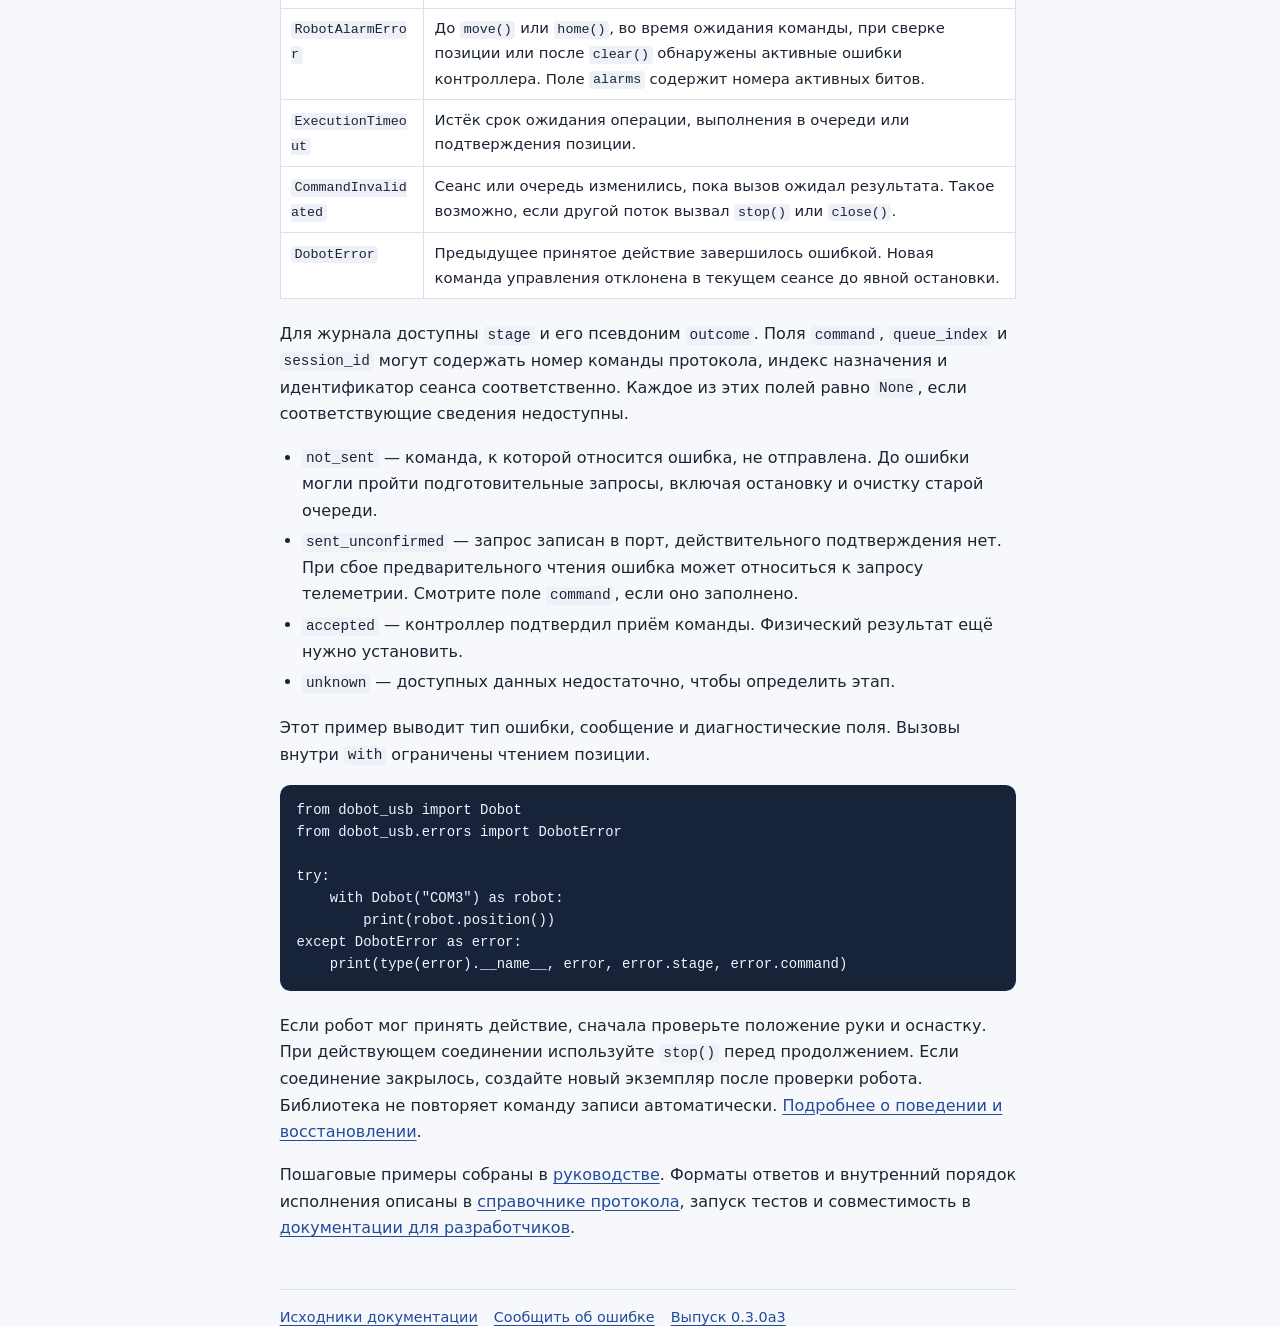
==== commit dbf1afa8: "Release dobot-usb 0.3.0a3" ====
--- a/docs/api.html
+++ b/docs/api.html
@@ -3,7 +3,7 @@
 <head>
   <meta charset="utf-8">
   <meta name="viewport" content="width=device-width, initial-scale=1">
-  <meta name="description" content="Справочник API Dobot Kit 0.3.0a2 для классического DOBOT Magician">
+  <meta name="description" content="Справочник API Dobot Kit 0.3.0a3 для классического DOBOT Magician">
   <title>Справочник API | Dobot Kit</title>
   <link rel="stylesheet" href="assets/site.css">
 </head>
@@ -13,11 +13,11 @@
   <div class="header-inner">
     <div class="identity">
       <a class="brand" href="index.html">Dobot Kit</a>
-      <a class="version" href="development.html#releases">0.3.0a2</a>
+      <a class="version" href="development.html#releases">0.3.0a3</a>
     </div>
     <nav class="header-links" aria-label="Исходники и пакет">
       <a href="https://github.com/art9762/dobot-kit">GitHub</a>
-      <a href="https://pypi.org/project/dobot-usb/0.3.0a2/">PyPI</a>
+      <a href="https://pypi.org/project/dobot-usb/0.3.0a3/">PyPI</a>
     </nav>
   </div>
 </header>
@@ -70,7 +70,7 @@
     </details>
 <article class="doc-content">
   <h1>Справочник API</h1>
-  <p>Интерфейс <code>dobot-usb 0.3.0a2</code> для классического DOBOT Magician по USB. Пакет экспортирует класс <code>Dobot</code>. Его методы работают синхронно. Команды управления возвращают <code>None</code> после подтверждения, описанного ниже для каждой команды.</p>
+  <p>Интерфейс <code>dobot-usb 0.3.0a3</code> для классического DOBOT Magician по USB. Пакет экспортирует класс <code>Dobot</code>. Его методы работают синхронно. Команды управления возвращают <code>None</code> после подтверждения, описанного ниже для каждой команды.</p>
 
   <pre data-language="python"><code>from dobot_usb import Dobot
 
@@ -88,12 +88,12 @@
         <tr><td><a href="#move"><code>move(x, y, z, angle=None)</code></a></td><td>Переместить насадку по прямой к абсолютным координатам.</td></tr>
         <tr><td><a href="#home"><code>home()</code></a></td><td>Запустить процедуру поиска исходного положения.</td></tr>
         <tr><td><a href="#speed"><code>speed(percent)</code></a></td><td>Задать общий процент скорости и ускорения для PTP.</td></tr>
-        <tr><td><a href="#suck"><code>suck(enabled)</code></a></td><td>Включить или отключить присоску. Доступно в исходниках после 0.3.0a2.</td></tr>
+        <tr><td><a href="#suck"><code>suck(enabled)</code></a></td><td>Включить или отключить присоску.</td></tr>
         <tr><td><a href="#suction_on"><code>suction_on()</code></a> / <a href="#suction_off"><code>suction_off()</code></a></td><td>Включить или выключить присоску.</td></tr>
         <tr><td><a href="#gripper_open"><code>gripper_open()</code></a> / <a href="#gripper_close"><code>gripper_close()</code></a></td><td>Открыть или закрыть пневматический схват.</td></tr>
         <tr><td><a href="#gripper_off"><code>gripper_off()</code></a></td><td>Отключить выход управления схватом.</td></tr>
         <tr><td><a href="#stop"><code>stop()</code></a></td><td>Принудительно остановить очередь и удалить ожидающие команды.</td></tr>
-        <tr><td><a href="#clear"><code>clear()</code></a></td><td>Сбросить аварийные флаги и проверить результат. Доступно в исходниках после 0.3.0a2.</td></tr>
+        <tr><td><a href="#clear"><code>clear()</code></a></td><td>Сбросить аварийные флаги и проверить результат.</td></tr>
         <tr><td><a href="#close"><code>close()</code></a></td><td>Освободить порт.</td></tr>
       </tbody>
     </table>
@@ -211,8 +211,8 @@
     <table>
       <thead><tr><th scope="col">Метод</th><th scope="col">Флаг разрешения выхода</th><th scope="col">Флаг действия</th></tr></thead>
       <tbody>
-        <tr><td><code>suction_on()</code></td><td>Да</td><td>Да</td></tr>
-        <tr><td><code>suction_off()</code></td><td>Нет</td><td>Нет</td></tr>
+        <tr><td><code>suck(True)</code> или <code>suction_on()</code></td><td>Да</td><td>Да</td></tr>
+        <tr><td><code>suck(False)</code> или <code>suction_off()</code></td><td>Нет</td><td>Нет</td></tr>
         <tr><td><code>gripper_open()</code></td><td>Да</td><td>Нет</td></tr>
         <tr><td><code>gripper_close()</code></td><td>Да</td><td>Да</td></tr>
         <tr><td><code>gripper_off()</code></td><td>Нет</td><td>Нет</td></tr>
@@ -223,7 +223,7 @@
 
   <h3 id="suck"><code>suck(enabled)</code></h3>
   <pre><code>suck(enabled: bool) -> None</code></pre>
-  <p>В исходниках после выпуска <code>0.3.0a2</code> вызов <code>robot.suck(True)</code> включает присоску, а <code>robot.suck(False)</code> отключает. Аргумент должен быть значением Python типа <code>bool</code>. Методы <code>suction_on()</code> и <code>suction_off()</code> сохранены для совместимости и вызывают <code>suck(True)</code> и <code>suck(False)</code> соответственно.</p>
+  <p>Вызов <code>robot.suck(True)</code> включает присоску, а <code>robot.suck(False)</code> отключает. Аргумент должен быть значением Python типа <code>bool</code>. Методы <code>suction_on()</code> и <code>suction_off()</code> сохранены для совместимости и вызывают <code>suck(True)</code> и <code>suck(False)</code> соответственно.</p>
 
   <h3 id="suction_on"><code>suction_on()</code></h3>
   <pre><code>suction_on() -> None</code></pre>
@@ -252,7 +252,7 @@
 
   <h2 id="clear"><code>clear()</code></h2>
   <pre><code>clear() -> None</code></pre>
-  <p>Метод доступен в исходниках после выпуска <code>0.3.0a2</code>. Если авария прервала движение, вызовите <a href="#stop"><code>stop()</code></a>. Устраните причину аварии и вызовите <code>clear()</code>. Если это первое управляющее действие в сеансе, библиотека сначала остановит и очистит прежнюю очередь.</p>
+  <p>Если авария прервала движение, вызовите <a href="#stop"><code>stop()</code></a>. Устраните причину аварии и вызовите <code>clear()</code>. Если это первое управляющее действие в сеансе, библиотека сначала остановит и очистит прежнюю очередь.</p>
   <p>Метод отправляет немедленную команду сброса и считывает аварийные флаги. Пустой набор флагов даёт <code>None</code>. При сохранившихся флагах метод выбрасывает <code>RobotAlarmError</code> с их номерами в поле <code>alarms</code>. Для движения требуется новая команда оператора.</p>
 
   <h2 id="close"><code>close()</code></h2>
@@ -264,7 +264,7 @@
   <p>При постановке в очередь контроллер возвращает индекс команды. Если очередь ещё не запущена, библиотека запускает её. Затем она читает активные ошибки перед каждой проверкой индекса выполнения. Для <code>move()</code> и <code>home()</code> есть дополнительная проверка ошибок до отправки самой команды. Для настроек скорости и оснастки такая предварительная проверка отсутствует.</p>
   <div class="table-wrap">
     <table>
-      <thead><tr><th scope="col">Этап</th><th scope="col">Бюджет времени в 0.3.0a2</th></tr></thead>
+      <thead><tr><th scope="col">Этап</th><th scope="col">Бюджет времени в 0.3.0a3</th></tr></thead>
       <tbody>
         <tr><td>Обмен отдельным запросом и ответом, в том числе подтверждение записи</td><td>1 секунда на уровне последовательного транспорта</td></tr>
         <tr><td>Доступ к каналу для <code>position()</code>, подготовки очереди и <code>stop()</code></td><td>30 секунд на этап, затем один или несколько обменов</td></tr>
@@ -285,7 +285,7 @@
         <tr><td><code>ConnectionError</code></td><td>Порт не открылся, связь прервалась или был использован закрытый сеанс.</td></tr>
         <tr><td><code>RequestTimeout</code></td><td>Один обмен с контроллером не завершился вовремя. Транспорт закрывает соединение.</td></tr>
         <tr><td><code>ProtocolError</code></td><td>Ответ не соответствует запросу, формат данных нарушен или индекс очереди не согласуется с предыдущими показаниями. Ошибка на уровне обмена закрывает соединение.</td></tr>
-        <tr><td><code>RobotAlarmError</code></td><td>До <code>move()</code> или <code>home()</code>, во время ожидания команды либо при сверке позиции обнаружены активные ошибки контроллера. Поле <code>alarms</code> содержит номера активных битов.</td></tr>
+        <tr><td><code>RobotAlarmError</code></td><td>До <code>move()</code> или <code>home()</code>, во время ожидания команды, при сверке позиции или после <code>clear()</code> обнаружены активные ошибки контроллера. Поле <code>alarms</code> содержит номера активных битов.</td></tr>
         <tr><td><code>ExecutionTimeout</code></td><td>Истёк срок ожидания операции, выполнения в очереди или подтверждения позиции.</td></tr>
         <tr><td><code>CommandInvalidated</code></td><td>Сеанс или очередь изменились, пока вызов ожидал результата. Такое возможно, если другой поток вызвал <code>stop()</code> или <code>close()</code>.</td></tr>
         <tr><td><code>DobotError</code></td><td>Предыдущее принятое действие завершилось ошибкой. Новая команда управления отклонена в текущем сеансе до явной остановки.</td></tr>
@@ -312,9 +312,9 @@
   <p>Пошаговые примеры собраны в <a href="guide.html">руководстве</a>. Форматы ответов и внутренний порядок исполнения описаны в <a href="protocol.html">справочнике протокола</a>, запуск тестов и совместимость в <a href="development.html">документации для разработчиков</a>.</p>
 </article>
     <footer class="doc-footer">
-      <a href="https://github.com/art9762/dobot-kit/tree/v0.3.0a2/docs">Исходники документации</a>
+      <a href="https://github.com/art9762/dobot-kit/tree/v0.3.0a3/docs">Исходники документации</a>
       <a href="https://github.com/art9762/dobot-kit/issues">Сообщить об ошибке</a>
-      <a href="https://github.com/art9762/dobot-kit/releases/tag/v0.3.0a2">Выпуск 0.3.0a2</a>
+      <a href="https://github.com/art9762/dobot-kit/releases/tag/v0.3.0a3">Выпуск 0.3.0a3</a>
     </footer>
   </main>
   <nav class="contents" aria-label="Содержание страницы">
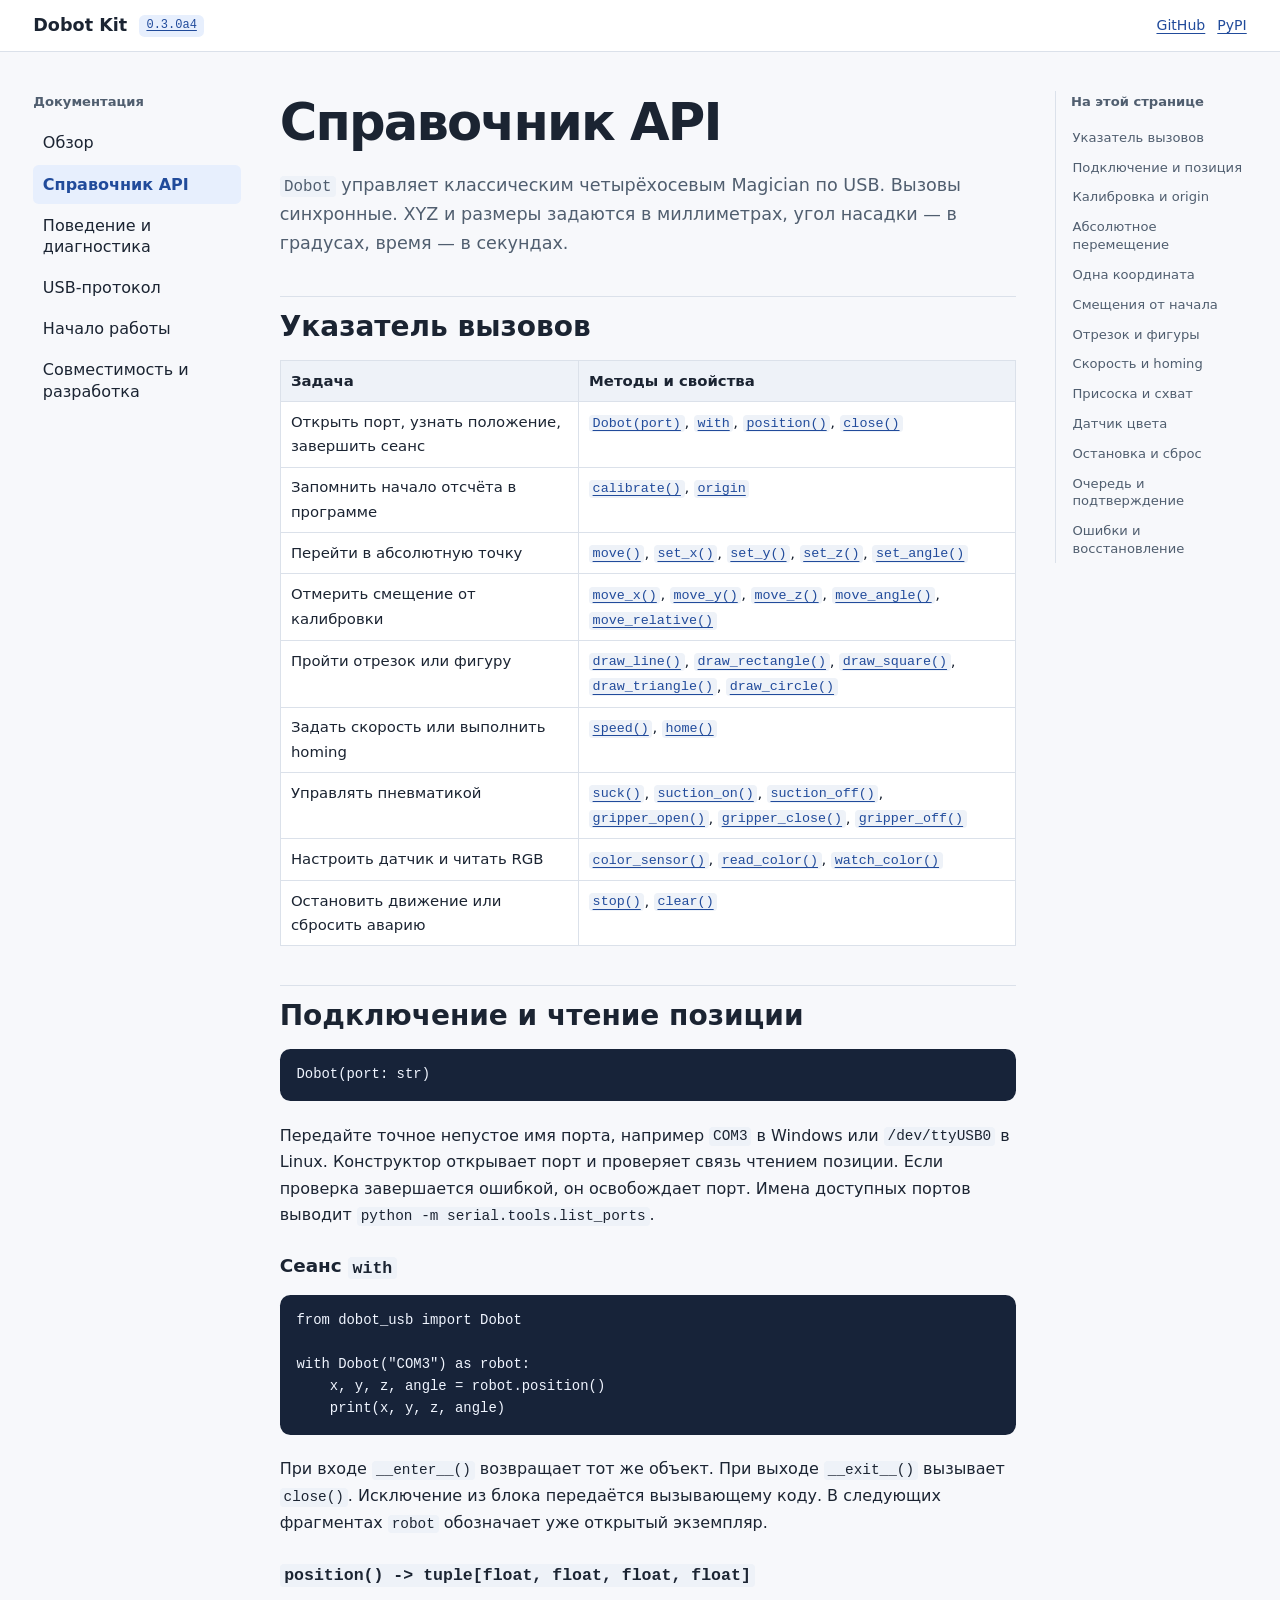
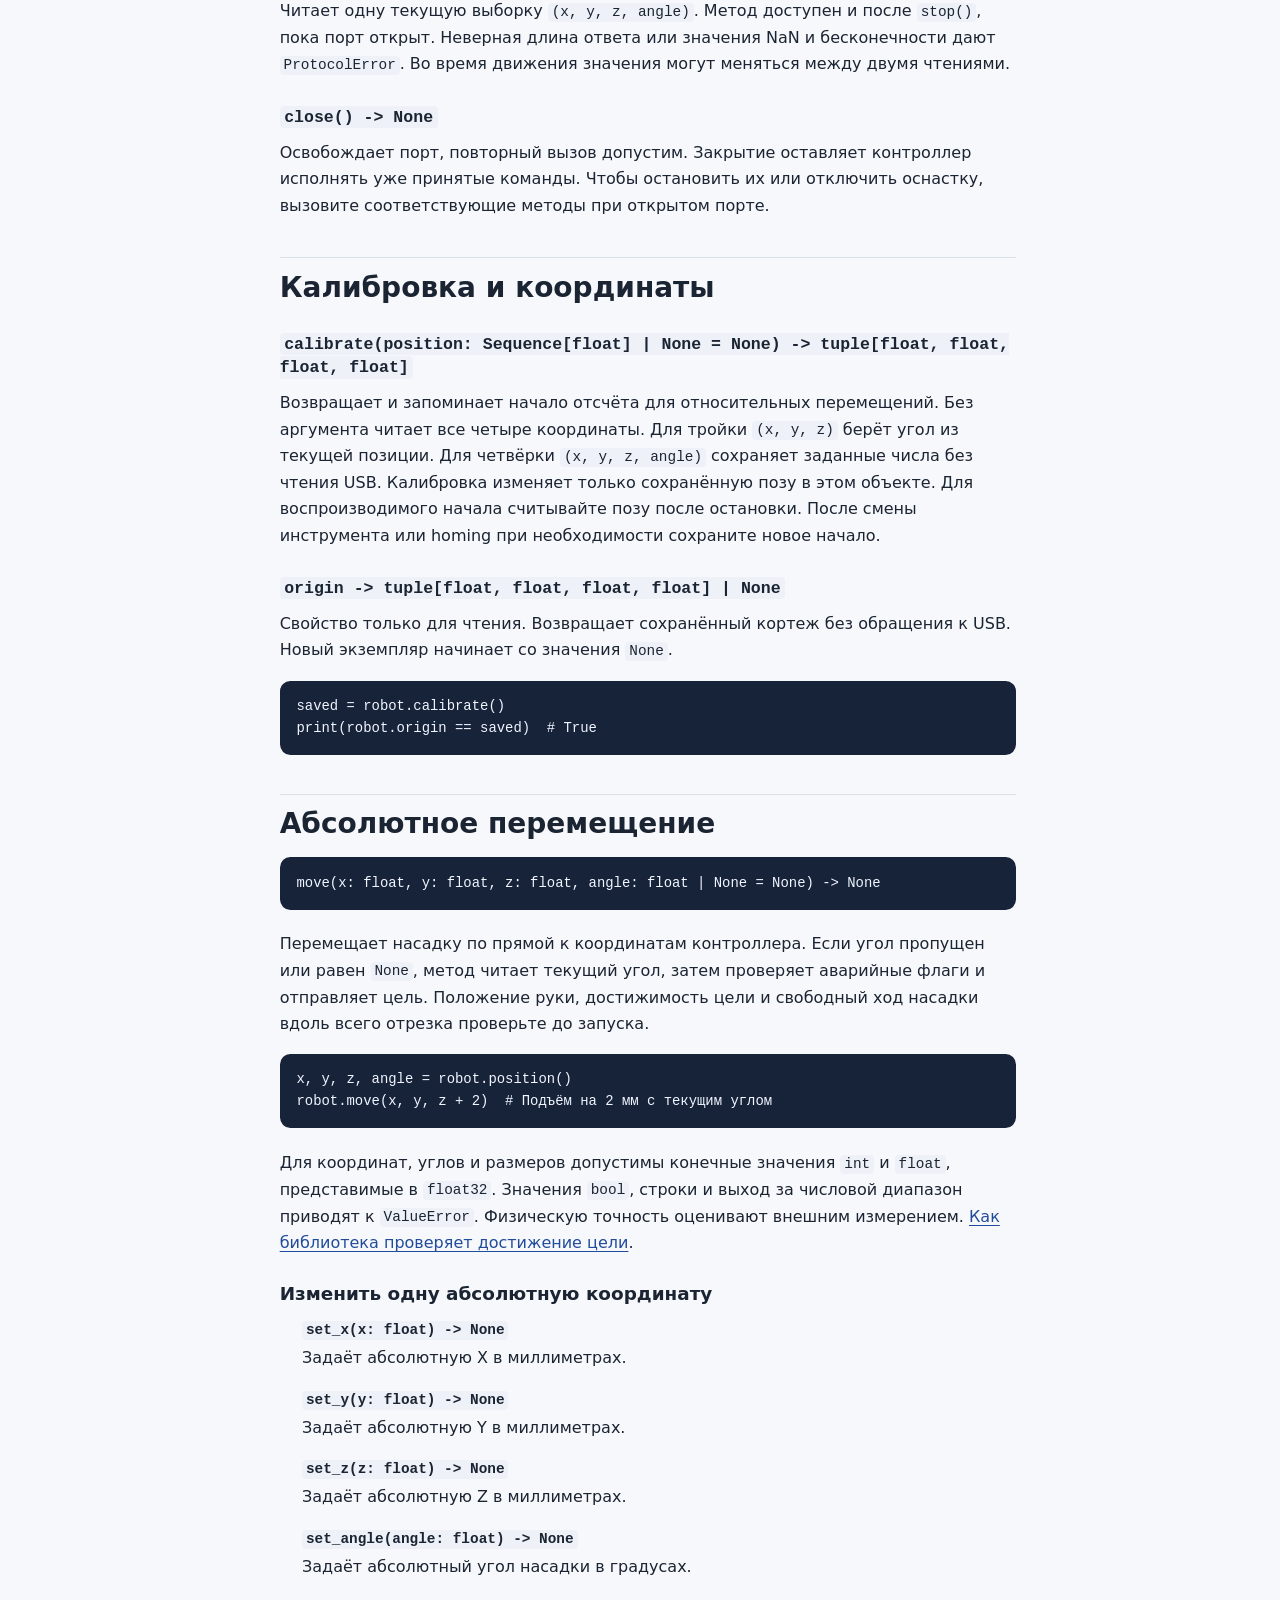
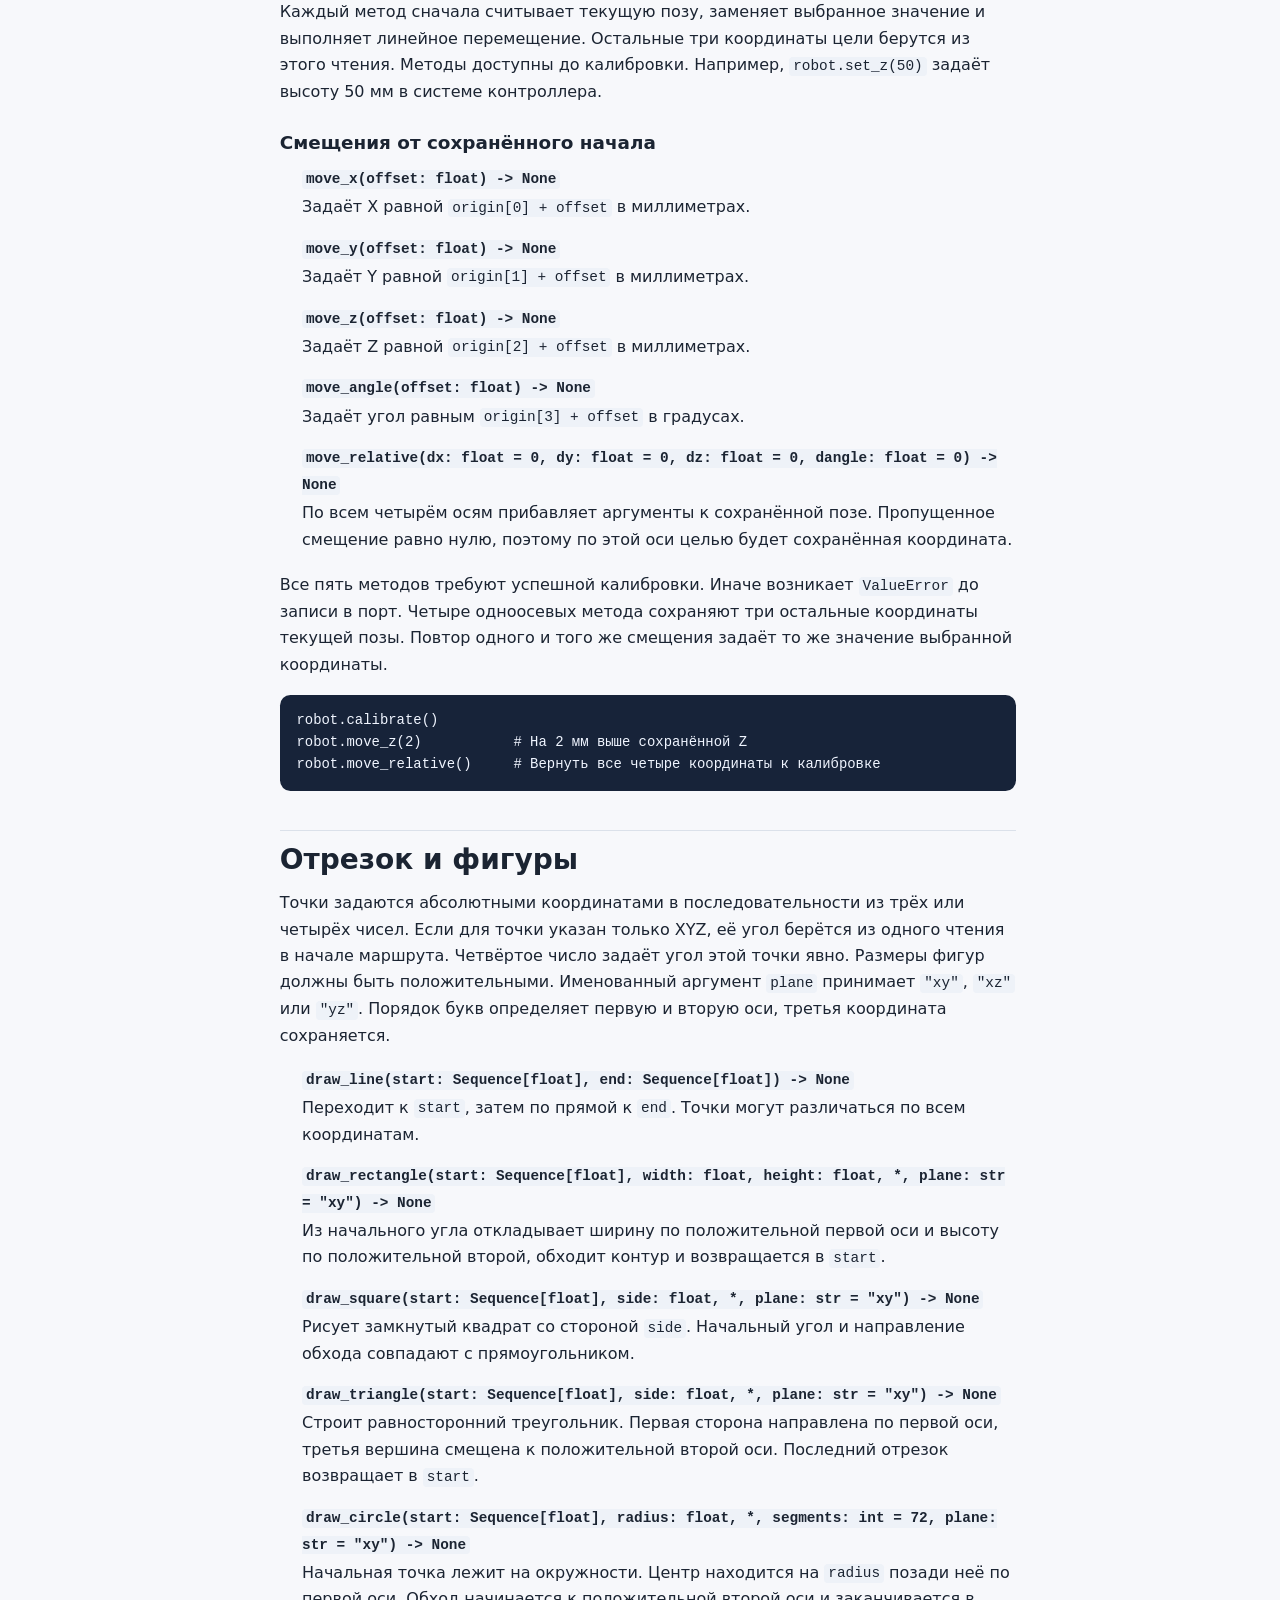
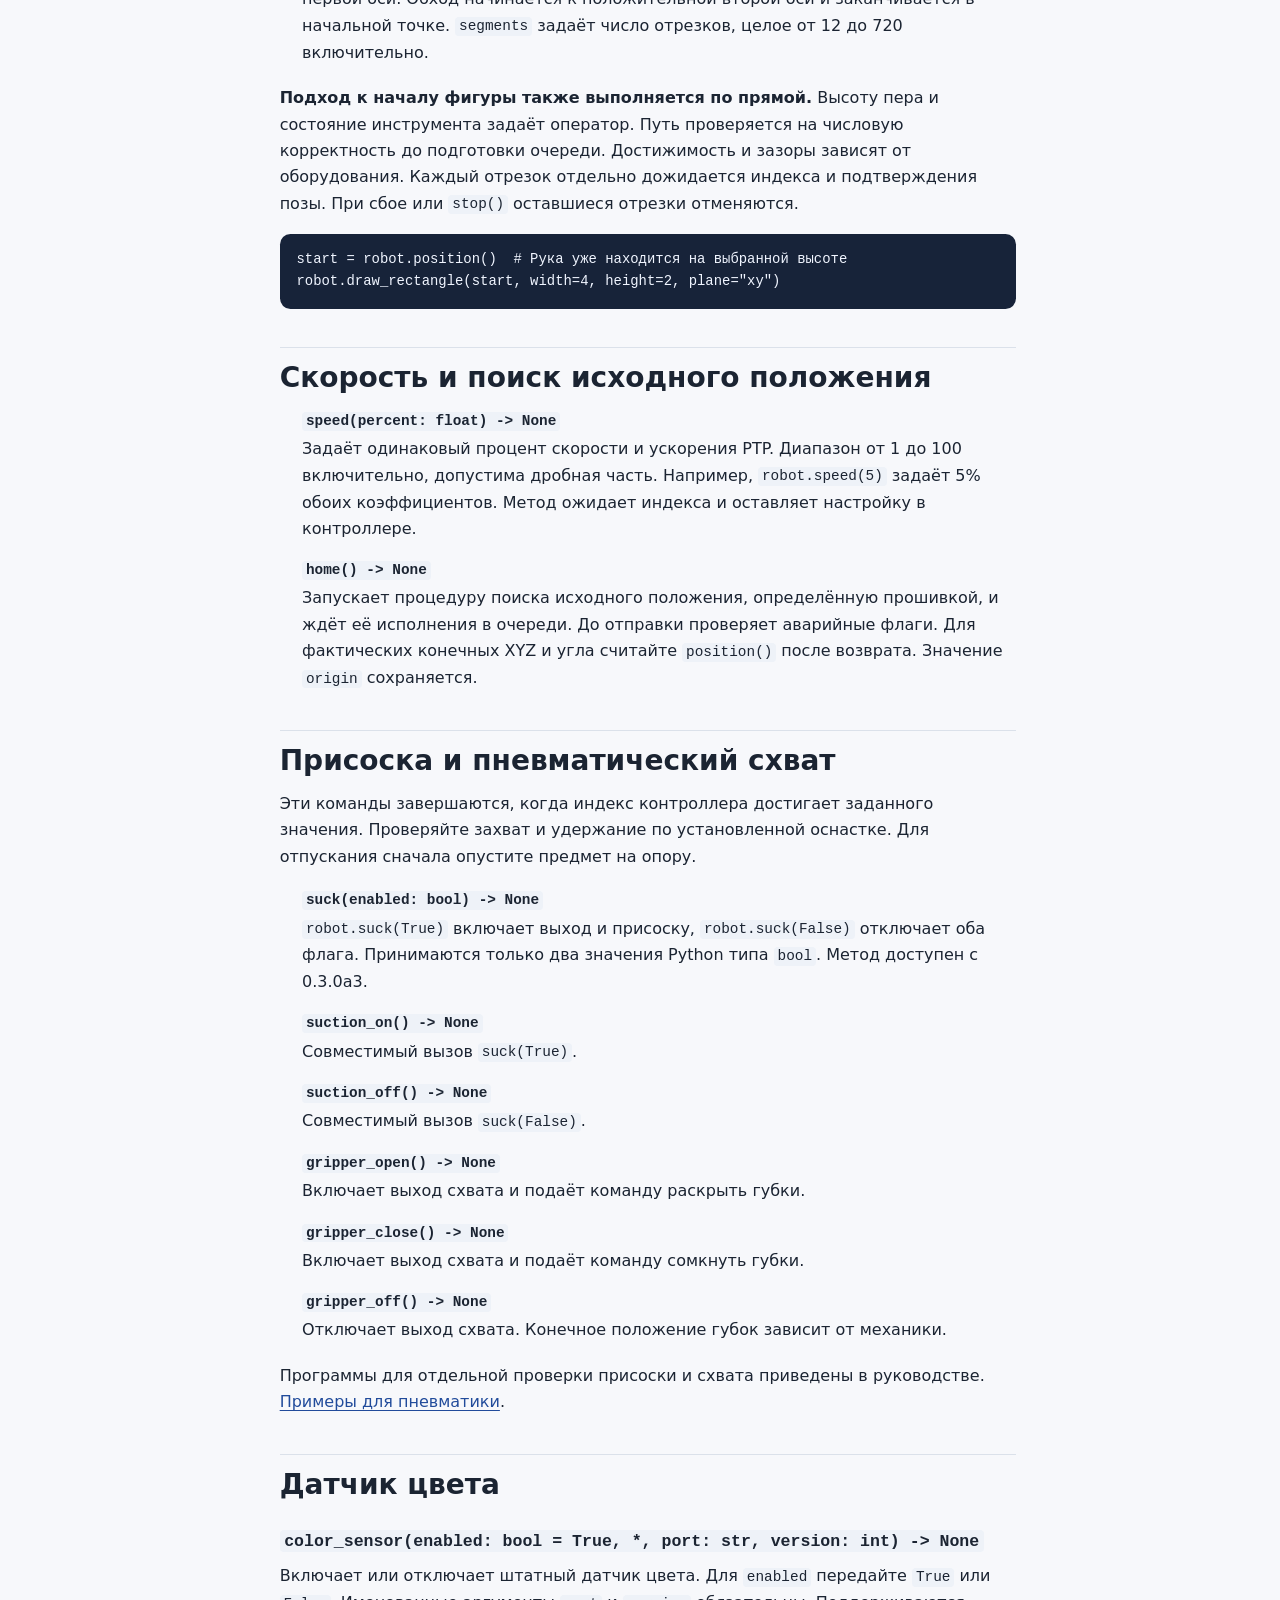
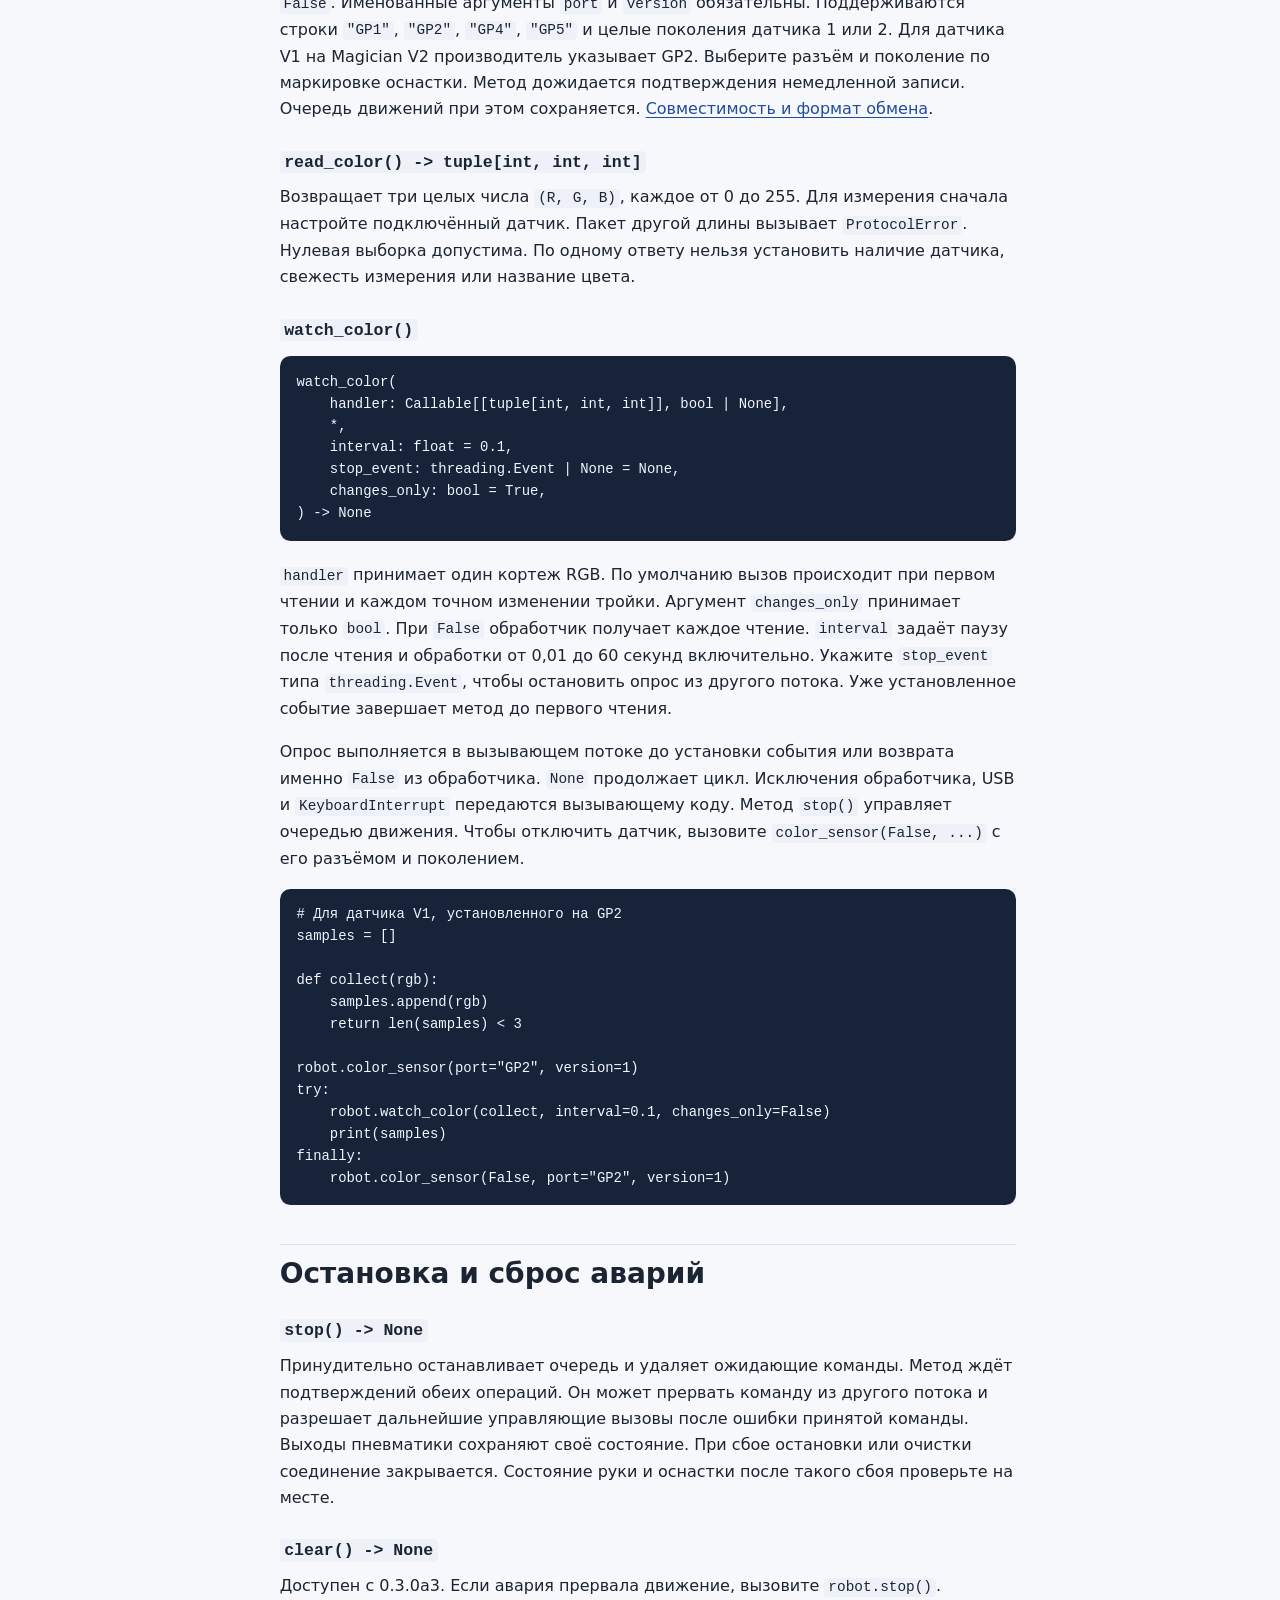
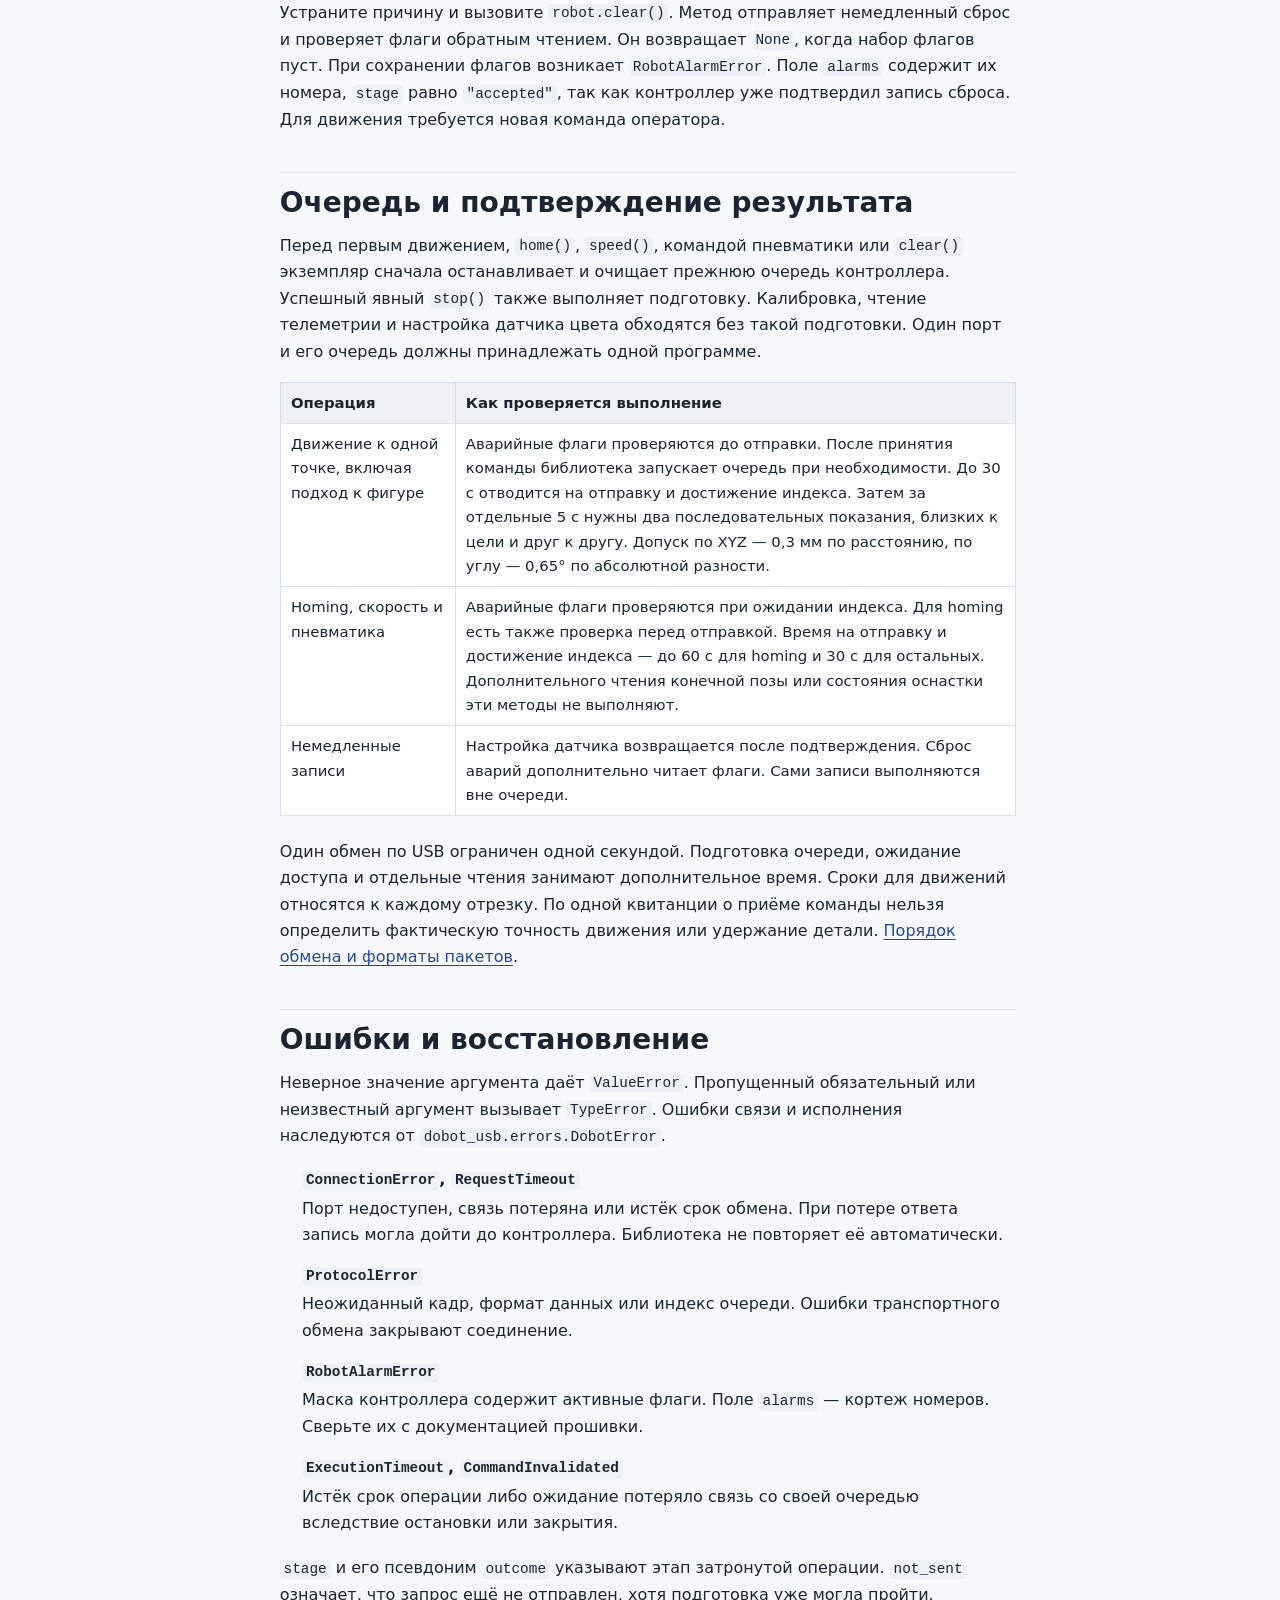
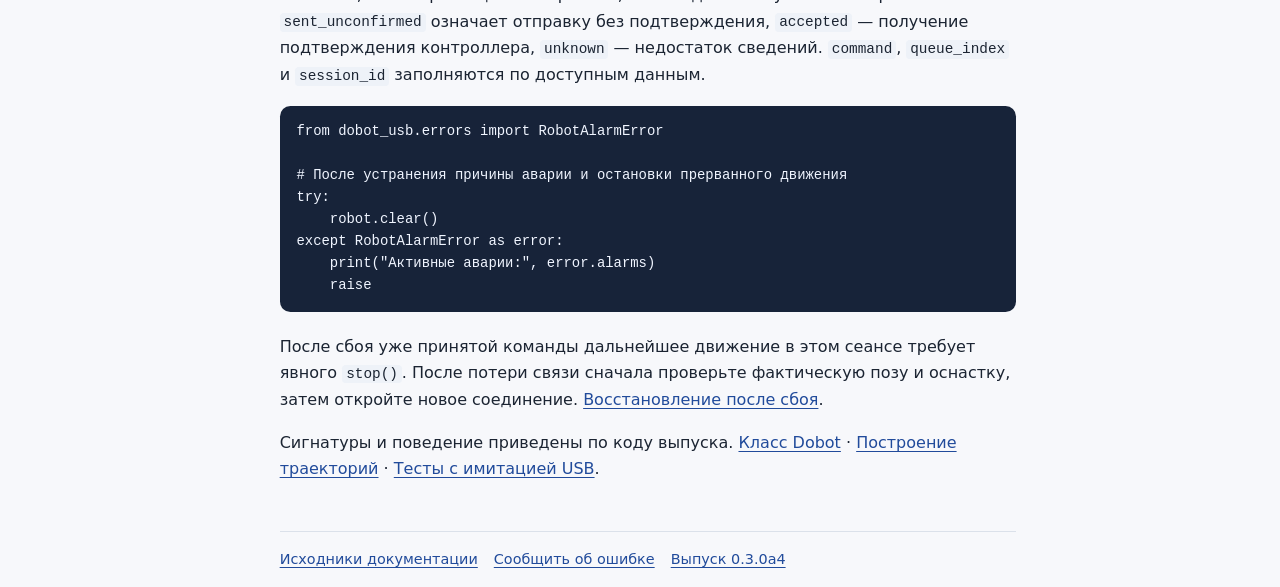
==== commit 2b050293: "Refresh the Dobot USB reference and publish the 0.3.0a4 documentation" ====
--- a/docs/api.html
+++ b/docs/api.html
@@ -3,7 +3,7 @@
 <head>
   <meta charset="utf-8">
   <meta name="viewport" content="width=device-width, initial-scale=1">
-  <meta name="description" content="Справочник API Dobot Kit 0.3.0a3 для классического DOBOT Magician">
+  <meta name="description" content="Справочник API Dobot Kit 0.3.0a4 для классического DOBOT Magician">
   <title>Справочник API | Dobot Kit</title>
   <link rel="stylesheet" href="assets/site.css">
 </head>
@@ -13,11 +13,11 @@
   <div class="header-inner">
     <div class="identity">
       <a class="brand" href="index.html">Dobot Kit</a>
-      <a class="version" href="development.html#releases">0.3.0a3</a>
+      <a class="version" href="development.html#releases">0.3.0a4</a>
     </div>
     <nav class="header-links" aria-label="Исходники и пакет">
       <a href="https://github.com/art9762/dobot-kit">GitHub</a>
-      <a href="https://pypi.org/project/dobot-usb/0.3.0a3/">PyPI</a>
+      <a href="https://pypi.org/project/dobot-usb/0.3.0a4/">PyPI</a>
     </nav>
   </div>
 </header>
@@ -48,296 +48,211 @@
     <details class="small-contents">
       <summary>На этой странице</summary>
       <nav aria-label="Содержание страницы"><ul>
-      <li class="h2"><a href="#dobot">Dobot(port)</a></li>
-      <li class="h3"><a href="#with">Контекстный менеджер with</a></li>
-      <li class="h2"><a href="#position">position()</a></li>
-      <li class="h2"><a href="#move">move(x, y, z, angle=None)</a></li>
-      <li class="h2"><a href="#home">home()</a></li>
-      <li class="h2"><a href="#speed">speed(percent)</a></li>
-      <li class="h2"><a href="#tools">Присоска и пневматический схват</a></li>
-      <li class="h3"><a href="#suck">suck(enabled)</a></li>
-      <li class="h3"><a href="#suction_on">suction_on()</a></li>
-      <li class="h3"><a href="#suction_off">suction_off()</a></li>
-      <li class="h3"><a href="#gripper_open">gripper_open()</a></li>
-      <li class="h3"><a href="#gripper_close">gripper_close()</a></li>
-      <li class="h3"><a href="#gripper_off">gripper_off()</a></li>
-      <li class="h2"><a href="#stop">stop()</a></li>
-      <li class="h2"><a href="#clear">clear()</a></li>
-      <li class="h2"><a href="#close">close()</a></li>
-      <li class="h2"><a href="#queue">Очередь и время выполнения</a></li>
-      <li class="h2"><a href="#errors">Ошибки и диагностика</a></li>
+      <li class="h2"><a href="#index">Указатель вызовов</a></li>
+      <li class="h2"><a href="#dobot">Подключение и позиция</a></li>
+      <li class="h2"><a href="#helpers">Калибровка и origin</a></li>
+      <li class="h2"><a href="#move">Абсолютное перемещение</a></li>
+      <li class="h2"><a href="#set-axis">Одна координата</a></li>
+      <li class="h2"><a href="#relative">Смещения от начала</a></li>
+      <li class="h2"><a href="#drawing">Отрезок и фигуры</a></li>
+      <li class="h2"><a href="#speed">Скорость и homing</a></li>
+      <li class="h2"><a href="#tools">Присоска и схват</a></li>
+      <li class="h2"><a href="#color">Датчик цвета</a></li>
+      <li class="h2"><a href="#stop">Остановка и сброс</a></li>
+      <li class="h2"><a href="#queue">Очередь и подтверждение</a></li>
+      <li class="h2"><a href="#errors">Ошибки и восстановление</a></li>
       </ul></nav>
     </details>
 <article class="doc-content">
   <h1>Справочник API</h1>
-  <p>Интерфейс <code>dobot-usb 0.3.0a3</code> для классического DOBOT Magician по USB. Пакет экспортирует класс <code>Dobot</code>. Его методы работают синхронно. Команды управления возвращают <code>None</code> после подтверждения, описанного ниже для каждой команды.</p>
-
+  <p class="lead"><code>Dobot</code> управляет классическим четырёхосевым Magician по USB. Вызовы синхронные. XYZ и размеры задаются в миллиметрах, угол насадки — в градусах, время — в секундах.</p>
+
+  <h2 id="index">Указатель вызовов</h2>
+  <div class="table-wrap"><table>
+    <thead><tr><th scope="col">Задача</th><th scope="col">Методы и свойства</th></tr></thead>
+    <tbody>
+      <tr><td>Открыть порт, узнать положение, завершить сеанс</td><td><a href="#dobot"><code>Dobot(port)</code></a>, <a href="#with"><code>with</code></a>, <a href="#position"><code>position()</code></a>, <a href="#close"><code>close()</code></a></td></tr>
+      <tr><td>Запомнить начало отсчёта в программе</td><td><a href="#calibrate"><code>calibrate()</code></a>, <a href="#origin"><code>origin</code></a></td></tr>
+      <tr><td>Перейти в абсолютную точку</td><td><a href="#move"><code>move()</code></a>, <a href="#set_x"><code>set_x()</code></a>, <a href="#set_y"><code>set_y()</code></a>, <a href="#set_z"><code>set_z()</code></a>, <a href="#set_angle"><code>set_angle()</code></a></td></tr>
+      <tr><td>Отмерить смещение от калибровки</td><td><a href="#move_x"><code>move_x()</code></a>, <a href="#move_y"><code>move_y()</code></a>, <a href="#move_z"><code>move_z()</code></a>, <a href="#move_angle"><code>move_angle()</code></a>, <a href="#move_relative"><code>move_relative()</code></a></td></tr>
+      <tr><td>Пройти отрезок или фигуру</td><td><a href="#draw_line"><code>draw_line()</code></a>, <a href="#draw_rectangle"><code>draw_rectangle()</code></a>, <a href="#draw_square"><code>draw_square()</code></a>, <a href="#draw_triangle"><code>draw_triangle()</code></a>, <a href="#draw_circle"><code>draw_circle()</code></a></td></tr>
+      <tr><td>Задать скорость или выполнить homing</td><td><a href="#speed"><code>speed()</code></a>, <a href="#home"><code>home()</code></a></td></tr>
+      <tr><td>Управлять пневматикой</td><td><a href="#suck"><code>suck()</code></a>, <a href="#suction_on"><code>suction_on()</code></a>, <a href="#suction_off"><code>suction_off()</code></a>, <a href="#gripper_open"><code>gripper_open()</code></a>, <a href="#gripper_close"><code>gripper_close()</code></a>, <a href="#gripper_off"><code>gripper_off()</code></a></td></tr>
+      <tr><td>Настроить датчик и читать RGB</td><td><a href="#color_sensor"><code>color_sensor()</code></a>, <a href="#read_color"><code>read_color()</code></a>, <a href="#watch_color"><code>watch_color()</code></a></td></tr>
+      <tr><td>Остановить движение или сбросить аварию</td><td><a href="#stop"><code>stop()</code></a>, <a href="#clear"><code>clear()</code></a></td></tr>
+    </tbody>
+  </table></div>
+
+  <h2 id="dobot">Подключение и чтение позиции</h2>
+  <pre id="__init__"><code>Dobot(port: str)</code></pre>
+  <p>Передайте точное непустое имя порта, например <code>COM3</code> в Windows или <code>/dev/ttyUSB0</code> в Linux. Конструктор открывает порт и проверяет связь чтением позиции. Если проверка завершается ошибкой, он освобождает порт. Имена доступных портов выводит <code>python -m serial.tools.list_ports</code>.</p>
+  <h3 id="with">Сеанс <code>with</code></h3>
   <pre data-language="python"><code>from dobot_usb import Dobot
 
 with Dobot("COM3") as robot:
     x, y, z, angle = robot.position()
-    print(f"X={x:.1f} мм  Y={y:.1f} мм  Z={z:.1f} мм  угол={angle:.1f}°")</code></pre>
-
-  <div class="table-wrap">
-    <table>
-      <thead><tr><th scope="col">Вызов</th><th scope="col">Назначение</th></tr></thead>
-      <tbody>
-        <tr><td><a href="#dobot"><code>Dobot(port)</code></a></td><td>Открыть соединение и получить пробный ответ с координатами.</td></tr>
-        <tr><td><a href="#with"><code>with Dobot(port) as robot</code></a></td><td>Использовать соединение внутри блока и закрыть при выходе.</td></tr>
-        <tr><td><a href="#position"><code>position()</code></a></td><td>Прочитать <code>(x, y, z, angle)</code>.</td></tr>
-        <tr><td><a href="#move"><code>move(x, y, z, angle=None)</code></a></td><td>Переместить насадку по прямой к абсолютным координатам.</td></tr>
-        <tr><td><a href="#home"><code>home()</code></a></td><td>Запустить процедуру поиска исходного положения.</td></tr>
-        <tr><td><a href="#speed"><code>speed(percent)</code></a></td><td>Задать общий процент скорости и ускорения для PTP.</td></tr>
-        <tr><td><a href="#suck"><code>suck(enabled)</code></a></td><td>Включить или отключить присоску.</td></tr>
-        <tr><td><a href="#suction_on"><code>suction_on()</code></a> / <a href="#suction_off"><code>suction_off()</code></a></td><td>Включить или выключить присоску.</td></tr>
-        <tr><td><a href="#gripper_open"><code>gripper_open()</code></a> / <a href="#gripper_close"><code>gripper_close()</code></a></td><td>Открыть или закрыть пневматический схват.</td></tr>
-        <tr><td><a href="#gripper_off"><code>gripper_off()</code></a></td><td>Отключить выход управления схватом.</td></tr>
-        <tr><td><a href="#stop"><code>stop()</code></a></td><td>Принудительно остановить очередь и удалить ожидающие команды.</td></tr>
-        <tr><td><a href="#clear"><code>clear()</code></a></td><td>Сбросить аварийные флаги и проверить результат.</td></tr>
-        <tr><td><a href="#close"><code>close()</code></a></td><td>Освободить порт.</td></tr>
-      </tbody>
-    </table>
-  </div>
-
-  <h2 id="helpers">Калибровка, перемещения, рисование и датчик цвета</h2>
-  <p>Эти методы доступны начиная с <code>0.3.0a2</code>.</p>
-  <h3 id="calibrate"><code>calibrate(position=None)</code> и <code>origin</code></h3>
-  <p>Возвращает и запоминает <code>(x, y, z, angle)</code>, не двигает руку и не меняет
-    систему координат контроллера. Без аргумента читает позицию; три числа сохраняют текущий
-    угол, четыре задают его явно. <code>origin</code> возвращает сохранённый кортеж или
-    <code>None</code> до калибровки без USB. Данные хранятся только в объекте.
-    После homing или смены инструмента откалибруйте начало заново.</p>
-  <h3 id="set-axis">Абсолютное перемещение по одной оси</h3>
-  <pre><code>set_x(x) -> None
-set_y(y) -> None
-set_z(z) -> None
-set_angle(angle) -> None</code></pre>
-  <p>Физически перемещают одну ось в абсолютную координату контроллера:
-    X/Y/Z в мм, угол в градусах. Остальные координаты читаются из текущей позиции
-    непосредственно перед движением и сохраняются. Калибровка не нужна,
-    <code>origin</code> не меняется. Это не изменение нуля или системы координат.
-    Сроки ожидания, сверка позиции, проверка сигнализации и ошибки — как у
-    <code>move()</code>. Некорректное число отклоняется до обмена с контроллером.</p>
-  <h3 id="relative">Относительные движения</h3>
-  <p><code>move_x(offset)</code>, <code>move_y(offset)</code>, <code>move_z(offset)</code>,
-    <code>move_angle(offset)</code> задают одну ось как начало + офсет, остальные берут из
-    текущей позиции. <code>move_relative(dx=0, dy=0, dz=0, dangle=0)</code> задаёт все
-    четыре оси от начала. Повторы не накапливаются. До <code>calibrate()</code> —
-    <code>ValueError</code> без записи USB. Единицы: мм и градусы.</p>
-  <h3 id="drawing">Геометрические примитивы</h3>
-  <pre><code>draw_line(start, end)
-draw_rectangle(start, width, height, *, plane="xy")
-draw_square(start, side, *, plane="xy")
-draw_triangle(start, side, *, plane="xy")
-draw_circle(start, radius, *, segments=72, plane="xy")</code></pre>
-  <p>Возвращают <code>None</code>. Абсолютные точки содержат три или четыре числа.
-    Три числа сохраняют угол, прочитанный в начале маршрута. Размеры положительные, в мм.
-    Плоскость: <code>xy</code>, <code>xz</code>, <code>yz</code>. Прямоугольник и квадрат
-    начинаются от угла в положительные стороны осей, треугольник равносторонний.
-    У окружности <code>start</code> находится на окружности, центр — на радиус позади
-    первой оси плоскости, обход — в сторону положительной второй оси.
-    <code>segments</code> — целое 12–720. Фигуры кроме отрезка замкнуты.</p>
-  <p><strong>Подход к start тоже выполняется по прямой, без подъёма пера.</strong>
-    Автоматического включения инструмента и проверки столкновений нет.
-    Путь целиком проверяется на числовую корректность до движения, но не на достижимость.
-    Каждый отрезок выполняется как <code>move()</code>: до 30 секунд на исполнение и
-    до 5 секунд на сверку позиции. Это ломаная, не гладкая непрерывная интерполяция.
-    <code>stop()</code> и ошибки прерывают весь путь; повторной отправки нет.</p>
-
-  <h3 id="color">Датчик цвета</h3>
-  <pre><code>color_sensor(enabled=True, *, port, version) -> None
-read_color() -> tuple[int, int, int]
-watch_color(handler, *, interval=0.1, stop_event=None, changes_only=True) -> None</code></pre>
-  <p><code>port</code> — GP1/GP2/GP4/GP5; <code>version</code> — поколение датчика 1/2,
-    оба обязательны. Для V1-датчика на V2-роботе требуется GP2. Настройка немедленная,
-    возвращается по ACK и не меняет очередь движения. Факт работы датчика этим не доказан.
-    <code>read_color()</code> читает ровно три байта R/G/B (0–255), не включает датчик,
-    не интерпретирует нули, не классифицирует цвет, не доказывает свежесть измерения.
-    При другой длине ответа — <code>ProtocolError</code>. Подключение выбирается оператором,
-    автоматического определения поколения, повторов или fallback нет.</p>
-  <p><code>watch_color()</code> вызывает <code>handler((r, g, b))</code> синхронно на первом
-    показании и затем при точном изменении RGB. <code>changes_only=False</code> передаёт каждое
-    показание. <code>interval</code> — пауза 0.01–60 секунд после чтения и обработки.
-    Верните именно <code>False</code> из обработчика или установите переданный
-    <code>threading.Event</code>, чтобы выйти. Ctrl+C и исключения USB/обработчика передаются
-    вызывающему коду. Фонового потока и подавления шума нет. <code>stop()</code> не прерывает
-    опрос, <code>close()</code> не отключает датчик. Обработчик сам отвечает за свои действия.
-    <a href="color-sensor-research.md">Проверенный протокол и первичные источники</a>.</p>
-
-  <h2 id="dobot"><code>Dobot(port)</code></h2>
-  <pre><code>Dobot(port: str)</code></pre>
-  <p><code>port</code> — непустая строка с точным именем последовательного порта. Строка из пробелов считается пустой. Передавайте имя без лишних пробелов, оно передаётся системе как есть. Примеры имён для разных систем ‒ <code>COM3</code>, <code>/dev/cu.usbserial-1420</code> и <code>/dev/ttyUSB0</code>. Способ узнать свой порт описан в <a href="guide.html">руководстве по установке</a>.</p>
-  <p>Конструктор открывает указанный порт со скоростью 115200 бод, 8 битами данных, без бита чётности и с одним стоп-битом. Затем выполняет пробное чтение позиции. При успешном ответе возвращается экземпляр <code>Dobot</code>. Это подтверждает обмен координатами в ожидаемом формате. Выбор модели и порта остаётся за оператором. Открытие порта не вызывает движение, поиск исходного положения, очистку очереди или включение оснастки.</p>
-  <p><code>ValueError</code> означает, что имя порта пустое или передано значение другого типа. При невозможности открыть порт, отсутствии полного ответа или неверном формате возможны <a href="#errors">ошибки соединения и протокола</a>. Если пробное чтение завершилось ошибкой, конструктор освобождает порт.</p>
-
-  <h3 id="with">Контекстный менеджер <code>with</code></h3>
-  <p>В примере выше переменная <code>robot</code> указывает на экземпляр, созданный конструктором. При выходе из блока <code>with</code> вызывается <a href="#close"><code>close()</code></a>, в том числе если внутри блока возникло исключение. Исключение передаётся вызывающему коду. Для остановки движения используйте отдельный вызов <a href="#stop"><code>stop()</code></a> при доступной связи.</p>
-
-  <h2 id="position"><code>position()</code></h2>
-  <pre><code>position() -> tuple[float, float, float, float]</code></pre>
-  <p>Читает одну выборку координат у контроллера. Возвращает кортеж <code>(x, y, z, angle)</code>. Первые три числа задают положение в системе координат робота в миллиметрах. Четвёртое число задаёт угол поворота насадки в градусах.</p>
-  <p>Чтение доступно до первой команды управления и после <code>stop()</code>. Оно не запускает очередь и не блокируется из-за ошибки принятой ранее команды, пока соединение открыто. Во время движения результат описывает текущую выборку и может отличаться от заданной точки. Телеметрия контроллера пригодна для сверки команд с показаниями прошивки. Для физического измерения требуется внешний способ проверки.</p>
-  <p>Библиотека ждёт 32 байта с восемью значениями <code>float32</code>. Все восемь должны быть конечными. Остальные четыре значения, углы сочленений, проверяются при разборе ответа и в кортеж не входят. Ошибка разбора этих данных вызывает <code>ProtocolError</code> без автоматического закрытия открытого сеанса. Отдельные ошибки обмена, например несовпадение ответа с запросом, закрывают соединение. После <code>close()</code> чтение вызывает <code>dobot_usb.errors.ConnectionError</code>.</p>
-
-  <h2 id="move"><code>move(x, y, z, angle=None)</code></h2>
-  <pre><code>move(x: float, y: float, z: float, angle: float | None = None) -> None</code></pre>
-  <p>Выполняет прямолинейное перемещение к абсолютной точке <code>(x, y, z)</code> в миллиметрах. Если <code>angle</code> задан, он задаёт абсолютный угол насадки в градусах. При пропущенном аргументе или явном <code>None</code> библиотека запрашивает текущий угол перед отправкой команды. Для относительного подъёма программа сначала считывает координаты и прибавляет высоту к <code>z</code>.</p>
-  <pre><code>robot.move(x, y, z)                # Сохранить текущий угол
-robot.move(x, y, z, None)          # То же с явным None
-robot.move(x, y, z, 0)             # Задать угол 0°
-robot.move(x=x, y=y, z=z, angle=r) # Задать угол из переменной r
-robot.move(*saved_pose)            # Передать x, y, z и угол из кортежа</code></pre>
-  <p>Координаты и переданный угол принимаются как <code>int</code> или <code>float</code>. Значение должно быть конечным и помещаться в формат <code>float32</code> контроллера. Для <code>bool</code>, строк, бесконечности, <code>NaN</code> и значений вне диапазона возникает <code>ValueError</code> до обмена с роботом. Проверка формата чисел не определяет рабочую зону. Перед запуском проверьте достижимость цели и свободное пространство вдоль всей траектории с установленной насадкой.</p>
-  <ol>
-    <li>Библиотека готовит очередь при необходимости и запрашивает активные ошибки контроллера. При активной ошибке <code>RobotAlarmError</code> с этапом <code>not_sent</code> означает, что запрос перемещения ещё не отправлен. Если текущий угол нужно сохранить, библиотека читает позицию после проверки ошибок.</li>
-    <li>После приёма команды контроллером библиотека ждёт, пока индекс выполнения достигнет её позиции в очереди. Бюджет отправки и ожидания индекса составляет 30 секунд.</li>
-    <li>После выполнения по индексу начинается отдельная сверка координат. В течение 5 секунд библиотека ищет два последовательных показания, близких к цели и друг к другу. Для каждой пары разность по XYZ считается как расстояние в пространстве с допуском 0,3 мм. Проверка угла использует абсолютную разность чисел с допуском 0,65°, без пересчёта по окружности. После каждого чтения позиции снова проверяется состояние ошибок, между итерациями предусмотрена пауза до 40 мс.</li>
-  </ol>
-  <p>Если индекс продвинулся, а показания цели не подтвердились, вызов завершается с <code>ExecutionTimeout</code> и этапом <code>accepted</code>. Ошибки связи, формата ответа или контроллера во время сверки также относятся к этапу <code>accepted</code>. Успех означает совпадение телеметрии по указанным критериям. Паспортная точность, свободная траектория и физическое положение требуют самостоятельной проверки.</p>
-
-  <h2 id="home"><code>home()</code></h2>
-  <pre><code>home() -> None</code></pre>
-  <p>Просит прошивку выполнить её процедуру поиска исходного положения. Рука может двигаться по траектории, заданной контроллером. Перед вызовом освободите пространство, предписанное для этой процедуры вашим устройством. При активной ошибке контроллера <code>RobotAlarmError</code> возникает до отправки запроса <code>home()</code>.</p>
-  <p>На отправку и ожидание по индексу очереди отводится 60 секунд. Метод завершает ожидание по данным очереди и контролирует активные ошибки. После возврата можно отдельно вызвать <code>position()</code> и прочитать сообщаемые координаты. Автоматическая сверка с ожидаемой точкой предусмотрена только у <code>move()</code>. Привязка исходного положения к конкретным XYZ зависит от устройства и его настроек.</p>
-
-  <h2 id="speed"><code>speed(percent)</code></h2>
-  <pre><code>speed(percent: float) -> None</code></pre>
-  <p><code>percent</code> должен быть конечным <code>int</code> или <code>float</code> в диапазоне от 1 до 100 включительно. Например, <code>speed(10)</code> выставляет коэффициенты скорости и ускорения PTP на 10% от базовых параметров контроллера. При расчёте фактических миллиметров в секунду понадобится знать эти параметры и поведение прошивки.</p>
-  <p>Недопустимые значения, включая <code>0</code> и <code>True</code>, приводят к <code>ValueError</code> до обращения к контроллеру. Вызов меняет настройки последующих PTP-перемещений. На отправку и ожидание по индексу отводится 30 секунд. Метод не считывает записанные настройки обратно. Закрытие соединения не отправляет команду сброса коэффициентов. Для остановки движения есть отдельный вызов <a href="#stop"><code>stop()</code></a>.</p>
+    print(x, y, z, angle)</code></pre>
+  <p>При входе <code id="__enter__">__enter__()</code> возвращает тот же объект. При выходе <code id="__exit__">__exit__()</code> вызывает <code>close()</code>. Исключение из блока передаётся вызывающему коду. В следующих фрагментах <code>robot</code> обозначает уже открытый экземпляр.</p>
+  <h3 id="position"><code>position() -&gt; tuple[float, float, float, float]</code></h3>
+  <p>Читает одну текущую выборку <code>(x, y, z, angle)</code>. Метод доступен и после <code>stop()</code>, пока порт открыт. Неверная длина ответа или значения NaN и бесконечности дают <code>ProtocolError</code>. Во время движения значения могут меняться между двумя чтениями.</p>
+  <h3 id="close"><code>close() -&gt; None</code></h3>
+  <p>Освобождает порт, повторный вызов допустим. Закрытие оставляет контроллер исполнять уже принятые команды. Чтобы остановить их или отключить оснастку, вызовите соответствующие методы при открытом порте.</p>
+
+  <h2 id="helpers">Калибровка и координаты</h2>
+  <h3 id="calibrate"><code>calibrate(position: Sequence[float] | None = None) -&gt; tuple[float, float, float, float]</code></h3>
+  <p>Возвращает и запоминает начало отсчёта для относительных перемещений. Без аргумента читает все четыре координаты. Для тройки <code>(x, y, z)</code> берёт угол из текущей позиции. Для четвёрки <code>(x, y, z, angle)</code> сохраняет заданные числа без чтения USB. Калибровка изменяет только сохранённую позу в этом объекте. Для воспроизводимого начала считывайте позу после остановки. После смены инструмента или homing при необходимости сохраните новое начало.</p>
+  <h3 id="origin"><code>origin -&gt; tuple[float, float, float, float] | None</code></h3>
+  <p>Свойство только для чтения. Возвращает сохранённый кортеж без обращения к USB. Новый экземпляр начинает со значения <code>None</code>.</p>
+  <pre data-language="python"><code>saved = robot.calibrate()
+print(robot.origin == saved)  # True</code></pre>
+
+  <h2 id="move">Абсолютное перемещение</h2>
+  <pre><code>move(x: float, y: float, z: float, angle: float | None = None) -&gt; None</code></pre>
+  <p>Перемещает насадку по прямой к координатам контроллера. Если угол пропущен или равен <code>None</code>, метод читает текущий угол, затем проверяет аварийные флаги и отправляет цель. Положение руки, достижимость цели и свободный ход насадки вдоль всего отрезка проверьте до запуска.</p>
+  <pre data-language="python"><code>x, y, z, angle = robot.position()
+robot.move(x, y, z + 2)  # Подъём на 2 мм с текущим углом</code></pre>
+  <p>Для координат, углов и размеров допустимы конечные значения <code>int</code> и <code>float</code>, представимые в <code>float32</code>. Значения <code>bool</code>, строки и выход за числовой диапазон приводят к <code>ValueError</code>. Физическую точность оценивают внешним измерением. <a href="#queue">Как библиотека проверяет достижение цели</a>.</p>
+
+  <h3 id="set-axis">Изменить одну абсолютную координату</h3>
+  <dl>
+    <dt id="set_x"><code>set_x(x: float) -&gt; None</code></dt><dd>Задаёт абсолютную X в миллиметрах.</dd>
+    <dt id="set_y"><code>set_y(y: float) -&gt; None</code></dt><dd>Задаёт абсолютную Y в миллиметрах.</dd>
+    <dt id="set_z"><code>set_z(z: float) -&gt; None</code></dt><dd>Задаёт абсолютную Z в миллиметрах.</dd>
+    <dt id="set_angle"><code>set_angle(angle: float) -&gt; None</code></dt><dd>Задаёт абсолютный угол насадки в градусах.</dd>
+  </dl>
+  <p>Каждый метод сначала считывает текущую позу, заменяет выбранное значение и выполняет линейное перемещение. Остальные три координаты цели берутся из этого чтения. Методы доступны до калибровки. Например, <code>robot.set_z(50)</code> задаёт высоту 50 мм в системе контроллера.</p>
+
+  <h3 id="relative">Смещения от сохранённого начала</h3>
+  <dl>
+    <dt id="move_x"><code>move_x(offset: float) -&gt; None</code></dt><dd>Задаёт X равной <code>origin[0] + offset</code> в миллиметрах.</dd>
+    <dt id="move_y"><code>move_y(offset: float) -&gt; None</code></dt><dd>Задаёт Y равной <code>origin[1] + offset</code> в миллиметрах.</dd>
+    <dt id="move_z"><code>move_z(offset: float) -&gt; None</code></dt><dd>Задаёт Z равной <code>origin[2] + offset</code> в миллиметрах.</dd>
+    <dt id="move_angle"><code>move_angle(offset: float) -&gt; None</code></dt><dd>Задаёт угол равным <code>origin[3] + offset</code> в градусах.</dd>
+    <dt id="move_relative"><code>move_relative(dx: float = 0, dy: float = 0, dz: float = 0, dangle: float = 0) -&gt; None</code></dt><dd>По всем четырём осям прибавляет аргументы к сохранённой позе. Пропущенное смещение равно нулю, поэтому по этой оси целью будет сохранённая координата.</dd>
+  </dl>
+  <p>Все пять методов требуют успешной калибровки. Иначе возникает <code>ValueError</code> до записи в порт. Четыре одноосевых метода сохраняют три остальные координаты текущей позы. Повтор одного и того же смещения задаёт то же значение выбранной координаты.</p>
+  <pre data-language="python"><code>robot.calibrate()
+robot.move_z(2)           # На 2 мм выше сохранённой Z
+robot.move_relative()     # Вернуть все четыре координаты к калибровке</code></pre>
+
+  <h2 id="drawing">Отрезок и фигуры</h2>
+  <p>Точки задаются абсолютными координатами в последовательности из трёх или четырёх чисел. Если для точки указан только XYZ, её угол берётся из одного чтения в начале маршрута. Четвёртое число задаёт угол этой точки явно. Размеры фигур должны быть положительными. Именованный аргумент <code>plane</code> принимает <code>"xy"</code>, <code>"xz"</code> или <code>"yz"</code>. Порядок букв определяет первую и вторую оси, третья координата сохраняется.</p>
+  <dl>
+    <dt id="draw_line"><code>draw_line(start: Sequence[float], end: Sequence[float]) -&gt; None</code></dt><dd>Переходит к <code>start</code>, затем по прямой к <code>end</code>. Точки могут различаться по всем координатам.</dd>
+    <dt id="draw_rectangle"><code>draw_rectangle(start: Sequence[float], width: float, height: float, *, plane: str = "xy") -&gt; None</code></dt><dd>Из начального угла откладывает ширину по положительной первой оси и высоту по положительной второй, обходит контур и возвращается в <code>start</code>.</dd>
+    <dt id="draw_square"><code>draw_square(start: Sequence[float], side: float, *, plane: str = "xy") -&gt; None</code></dt><dd>Рисует замкнутый квадрат со стороной <code>side</code>. Начальный угол и направление обхода совпадают с прямоугольником.</dd>
+    <dt id="draw_triangle"><code>draw_triangle(start: Sequence[float], side: float, *, plane: str = "xy") -&gt; None</code></dt><dd>Строит равносторонний треугольник. Первая сторона направлена по первой оси, третья вершина смещена к положительной второй оси. Последний отрезок возвращает в <code>start</code>.</dd>
+    <dt id="draw_circle"><code>draw_circle(start: Sequence[float], radius: float, *, segments: int = 72, plane: str = "xy") -&gt; None</code></dt><dd>Начальная точка лежит на окружности. Центр находится на <code>radius</code> позади неё по первой оси. Обход начинается к положительной второй оси и заканчивается в начальной точке. <code>segments</code> задаёт число отрезков, целое от 12 до 720 включительно.</dd>
+  </dl>
+  <p><strong>Подход к началу фигуры также выполняется по прямой.</strong> Высоту пера и состояние инструмента задаёт оператор. Путь проверяется на числовую корректность до подготовки очереди. Достижимость и зазоры зависят от оборудования. Каждый отрезок отдельно дожидается индекса и подтверждения позы. При сбое или <code>stop()</code> оставшиеся отрезки отменяются.</p>
+  <pre data-language="python"><code>start = robot.position()  # Рука уже находится на выбранной высоте
+robot.draw_rectangle(start, width=4, height=2, plane="xy")</code></pre>
+
+  <h2 id="speed">Скорость и поиск исходного положения</h2>
+  <dl><dt><code>speed(percent: float) -&gt; None</code></dt><dd>Задаёт одинаковый процент скорости и ускорения PTP. Диапазон от 1 до 100 включительно, допустима дробная часть. Например, <code>robot.speed(5)</code> задаёт 5% обоих коэффициентов. Метод ожидает индекса и оставляет настройку в контроллере.</dd>
+    <dt id="home"><code>home() -&gt; None</code></dt><dd>Запускает процедуру поиска исходного положения, определённую прошивкой, и ждёт её исполнения в очереди. До отправки проверяет аварийные флаги. Для фактических конечных XYZ и угла считайте <code>position()</code> после возврата. Значение <code>origin</code> сохраняется.</dd></dl>
 
   <h2 id="tools">Присоска и пневматический схват</h2>
-  <p>Используйте методы для физически установленной оснастки. Каждый вызов выделяет 30 секунд на отправку и ожидание по индексу. Контроллер сообщает о прогрессе очереди. Эти методы не читают датчики оснастки и не определяют, что установлено на руке. Состояние предмета, захват и усилие проверяйте отдельно. При остановке очереди и отключении порта отдельные команды оснастке не отправляются.</p>
-  <div class="table-wrap">
-    <table>
-      <thead><tr><th scope="col">Метод</th><th scope="col">Флаг разрешения выхода</th><th scope="col">Флаг действия</th></tr></thead>
-      <tbody>
-        <tr><td><code>suck(True)</code> или <code>suction_on()</code></td><td>Да</td><td>Да</td></tr>
-        <tr><td><code>suck(False)</code> или <code>suction_off()</code></td><td>Нет</td><td>Нет</td></tr>
-        <tr><td><code>gripper_open()</code></td><td>Да</td><td>Нет</td></tr>
-        <tr><td><code>gripper_close()</code></td><td>Да</td><td>Да</td></tr>
-        <tr><td><code>gripper_off()</code></td><td>Нет</td><td>Нет</td></tr>
-      </tbody>
-    </table>
-  </div>
-  <p>Таблица описывает флаги в отправляемом запросе. Подтверждение обработки не сообщает, открылся ли схват или появилось ли разрежение в присоске.</p>
-
-  <h3 id="suck"><code>suck(enabled)</code></h3>
-  <pre><code>suck(enabled: bool) -> None</code></pre>
-  <p>Вызов <code>robot.suck(True)</code> включает присоску, а <code>robot.suck(False)</code> отключает. Аргумент должен быть значением Python типа <code>bool</code>. Методы <code>suction_on()</code> и <code>suction_off()</code> сохранены для совместимости и вызывают <code>suck(True)</code> и <code>suck(False)</code> соответственно.</p>
-
-  <h3 id="suction_on"><code>suction_on()</code></h3>
-  <pre><code>suction_on() -> None</code></pre>
-  <p>Активирует выход управления присоской. После вызова убедитесь, что предмет удерживается, прежде чем поднимать его.</p>
-
-  <h3 id="suction_off"><code>suction_off()</code></h3>
-  <pre><code>suction_off() -> None</code></pre>
-  <p>Отключает выход управления присоской. Если присоска удерживает предмет, сначала опустите его на подходящую поверхность.</p>
-
-  <h3 id="gripper_open"><code>gripper_open()</code></h3>
-  <pre><code>gripper_open() -> None</code></pre>
-  <p>Оставляет выход управления активным и подаёт команду раскрыть губки. Используйте этот метод для штатного раскрытия схвата.</p>
-
-  <h3 id="gripper_close"><code>gripper_close()</code></h3>
-  <pre><code>gripper_close() -> None</code></pre>
-  <p>Активирует выход управления и подаёт команду закрыть губки. После закрытия убедитесь, что предмет закреплён, прежде чем продолжать движение.</p>
-
-  <h3 id="gripper_off"><code>gripper_off()</code></h3>
-  <pre><code>gripper_off() -> None</code></pre>
-  <p>Отключает выход управления схватом. Физическое положение губок после отключения зависит от оснастки. Для подачи команды открытия используйте <a href="#gripper_open"><code>gripper_open()</code></a>.</p>
-
-  <h2 id="stop"><code>stop()</code></h2>
-  <pre><code>stop() -> None</code></pre>
-  <p>Отправляет контроллеру принудительную остановку очереди и затем команду очистки ожидающих действий. Метод ждёт подтверждения обеих операций, без отдельного чтения позиции. Он может прервать ожидающий вызов в другом потоке и сбрасывает блокировку дальнейших действий после сбоя принятой команды. Следующая команда управления при необходимости снова запустит очередь. Метод не отправляет команд присоске или схвату и не сбрасывает активные ошибки устройства.</p>
-  <p>При ошибке остановки или очистки сеанс закрывается. Одна операция могла пройти, пока вторая завершилась ошибкой. Проверьте фактическое состояние руки перед повторным подключением. У закрытого экземпляра вызов приведёт к <code>dobot_usb.errors.ConnectionError</code>. Программная остановка зависит от живого USB-соединения. При непосредственной опасности используйте штатную физическую остановку согласно инструкции к устройству.</p>
-
-  <h2 id="clear"><code>clear()</code></h2>
-  <pre><code>clear() -> None</code></pre>
-  <p>Если авария прервала движение, вызовите <a href="#stop"><code>stop()</code></a>. Устраните причину аварии и вызовите <code>clear()</code>. Если это первое управляющее действие в сеансе, библиотека сначала остановит и очистит прежнюю очередь.</p>
-  <p>Метод отправляет немедленную команду сброса и считывает аварийные флаги. Пустой набор флагов даёт <code>None</code>. При сохранившихся флагах метод выбрасывает <code>RobotAlarmError</code> с их номерами в поле <code>alarms</code>. Для движения требуется новая команда оператора.</p>
-
-  <h2 id="close"><code>close()</code></h2>
-  <pre><code>close() -> None</code></pre>
-  <p>Закрывает локальное соединение и освобождает порт. Повторный вызов возвращает <code>None</code> без дополнительных действий. Контроллер не получает команду движения, остановки, очистки очереди или управления оснасткой. Уже принятая команда может продолжить выполняться на контроллере. Для нового подключения создайте новый экземпляр.</p>
-
-  <h2 id="queue">Очередь и время выполнения</h2>
-  <p>При первой команде с очередью в каждом соединении библиотека останавливает и очищает очередь, где могли сохраниться действия предыдущего приложения. Это происходит и перед <code>speed()</code>, и перед командой присоски или схвата. Калибровка, чтение и немедленная настройка датчика цвета очередь не трогают. После успешного <code>stop()</code> очередь уже очищена. Откройте порт только в одном приложении, чтобы старая очередь и чужие команды не смешивались с вашими.</p>
-  <p>При постановке в очередь контроллер возвращает индекс команды. Если очередь ещё не запущена, библиотека запускает её. Затем она читает активные ошибки перед каждой проверкой индекса выполнения. Для <code>move()</code> и <code>home()</code> есть дополнительная проверка ошибок до отправки самой команды. Для настроек скорости и оснастки такая предварительная проверка отсутствует.</p>
-  <div class="table-wrap">
-    <table>
-      <thead><tr><th scope="col">Этап</th><th scope="col">Бюджет времени в 0.3.0a3</th></tr></thead>
-      <tbody>
-        <tr><td>Обмен отдельным запросом и ответом, в том числе подтверждение записи</td><td>1 секунда на уровне последовательного транспорта</td></tr>
-        <tr><td>Доступ к каналу для <code>position()</code>, подготовки очереди и <code>stop()</code></td><td>30 секунд на этап, затем один или несколько обменов</td></tr>
-        <tr><td>Отправка и ожидание очередного действия <code>move()</code>, <code>speed()</code> или оснастки</td><td>30 секунд</td></tr>
-        <tr><td>Отправка и ожидание <code>home()</code></td><td>60 секунд</td></tr>
-        <tr><td>Сверка позиции после выполнения <code>move()</code> по индексу</td><td>Отдельные 5 секунд</td></tr>
-      </tbody>
-    </table>
-  </div>
-  <p>Бюджеты относятся к отдельным этапам. Например, подготовка и чтение текущего угла предшествуют 30-секундному бюджету отправки <code>move()</code>. Обмен, начатый до дедлайна, может завершиться чуть позже. Одновременные команды управления в одном экземпляре выполняются последовательно и могут дополнительно ждать друг друга. Параметры тайм-аутов в публичных вызовах отсутствуют.</p>
-
-  <h2 id="errors">Ошибки и диагностика</h2>
-  <p>Неверные значения поддерживаемых аргументов приводят к <code>ValueError</code>. Неполный вызов, лишний аргумент или неизвестное имя аргумента дают обычный <code>TypeError</code> Python. Исключения библиотеки находятся в <code>dobot_usb.errors</code>, их общий базовый класс — <code>DobotError</code>. Исключение <code>dobot_usb.errors.ConnectionError</code> определено отдельным классом библиотеки.</p>
-  <div class="table-wrap">
-    <table>
-      <thead><tr><th scope="col">Исключение</th><th scope="col">Когда возникает</th></tr></thead>
-      <tbody>
-        <tr><td><code>ConnectionError</code></td><td>Порт не открылся, связь прервалась или был использован закрытый сеанс.</td></tr>
-        <tr><td><code>RequestTimeout</code></td><td>Один обмен с контроллером не завершился вовремя. Транспорт закрывает соединение.</td></tr>
-        <tr><td><code>ProtocolError</code></td><td>Ответ не соответствует запросу, формат данных нарушен или индекс очереди не согласуется с предыдущими показаниями. Ошибка на уровне обмена закрывает соединение.</td></tr>
-        <tr><td><code>RobotAlarmError</code></td><td>До <code>move()</code> или <code>home()</code>, во время ожидания команды, при сверке позиции или после <code>clear()</code> обнаружены активные ошибки контроллера. Поле <code>alarms</code> содержит номера активных битов.</td></tr>
-        <tr><td><code>ExecutionTimeout</code></td><td>Истёк срок ожидания операции, выполнения в очереди или подтверждения позиции.</td></tr>
-        <tr><td><code>CommandInvalidated</code></td><td>Сеанс или очередь изменились, пока вызов ожидал результата. Такое возможно, если другой поток вызвал <code>stop()</code> или <code>close()</code>.</td></tr>
-        <tr><td><code>DobotError</code></td><td>Предыдущее принятое действие завершилось ошибкой. Новая команда управления отклонена в текущем сеансе до явной остановки.</td></tr>
-      </tbody>
-    </table>
-  </div>
-  <p>Для журнала доступны <code>stage</code> и его псевдоним <code>outcome</code>. Поля <code>command</code>, <code>queue_index</code> и <code>session_id</code> могут содержать номер команды протокола, индекс назначения и идентификатор сеанса соответственно. Каждое из этих полей равно <code>None</code>, если соответствующие сведения недоступны.</p>
-  <ul>
-    <li><code>not_sent</code> — команда, к которой относится ошибка, не отправлена. До ошибки могли пройти подготовительные запросы, включая остановку и очистку старой очереди.</li>
-    <li><code>sent_unconfirmed</code> — запрос записан в порт, действительного подтверждения нет. При сбое предварительного чтения ошибка может относиться к запросу телеметрии. Смотрите поле <code>command</code>, если оно заполнено.</li>
-    <li><code>accepted</code> — контроллер подтвердил приём команды. Физический результат ещё нужно установить.</li>
-    <li><code>unknown</code> — доступных данных недостаточно, чтобы определить этап.</li>
-  </ul>
-  <p>Этот пример выводит тип ошибки, сообщение и диагностические поля. Вызовы внутри <code>with</code> ограничены чтением позиции.</p>
-  <pre data-language="python"><code>from dobot_usb import Dobot
-from dobot_usb.errors import DobotError
-
+  <p>Эти команды завершаются, когда индекс контроллера достигает заданного значения. Проверяйте захват и удержание по установленной оснастке. Для отпускания сначала опустите предмет на опору.</p>
+  <dl>
+    <dt id="suck"><code>suck(enabled: bool) -&gt; None</code></dt><dd><code>robot.suck(True)</code> включает выход и присоску, <code>robot.suck(False)</code> отключает оба флага. Принимаются только два значения Python типа <code>bool</code>. Метод доступен с 0.3.0a3.</dd>
+    <dt id="suction_on"><code>suction_on() -&gt; None</code></dt><dd>Совместимый вызов <code>suck(True)</code>.</dd>
+    <dt id="suction_off"><code>suction_off() -&gt; None</code></dt><dd>Совместимый вызов <code>suck(False)</code>.</dd>
+    <dt id="gripper_open"><code>gripper_open() -&gt; None</code></dt><dd>Включает выход схвата и подаёт команду раскрыть губки.</dd>
+    <dt id="gripper_close"><code>gripper_close() -&gt; None</code></dt><dd>Включает выход схвата и подаёт команду сомкнуть губки.</dd>
+    <dt id="gripper_off"><code>gripper_off() -&gt; None</code></dt><dd>Отключает выход схвата. Конечное положение губок зависит от механики.</dd>
+  </dl>
+  <p>Программы для отдельной проверки присоски и схвата приведены в руководстве. <a href="guide.html#tools">Примеры для пневматики</a>.</p>
+
+  <h2 id="color">Датчик цвета</h2>
+  <h3 id="color_sensor"><code>color_sensor(enabled: bool = True, *, port: str, version: int) -&gt; None</code></h3>
+  <p>Включает или отключает штатный датчик цвета. Для <code>enabled</code> передайте <code>True</code> или <code>False</code>. Именованные аргументы <code>port</code> и <code>version</code> обязательны. Поддерживаются строки <code>"GP1"</code>, <code>"GP2"</code>, <code>"GP4"</code>, <code>"GP5"</code> и целые поколения датчика 1 или 2. Для датчика V1 на Magician V2 производитель указывает GP2. Выберите разъём и поколение по маркировке оснастки. Метод дожидается подтверждения немедленной записи. Очередь движений при этом сохраняется. <a href="https://github.com/art9762/dobot-kit/blob/v0.3.0a4/docs/color-sensor-research.md">Совместимость и формат обмена</a>.</p>
+  <h3 id="read_color"><code>read_color() -&gt; tuple[int, int, int]</code></h3>
+  <p>Возвращает три целых числа <code>(R, G, B)</code>, каждое от 0 до 255. Для измерения сначала настройте подключённый датчик. Пакет другой длины вызывает <code>ProtocolError</code>. Нулевая выборка допустима. По одному ответу нельзя установить наличие датчика, свежесть измерения или название цвета.</p>
+  <h3 id="watch_color"><code>watch_color()</code></h3>
+  <pre><code>watch_color(
+    handler: Callable[[tuple[int, int, int]], bool | None],
+    *,
+    interval: float = 0.1,
+    stop_event: threading.Event | None = None,
+    changes_only: bool = True,
+) -&gt; None</code></pre>
+  <p><code>handler</code> принимает один кортеж RGB. По умолчанию вызов происходит при первом чтении и каждом точном изменении тройки. Аргумент <code>changes_only</code> принимает только <code>bool</code>. При <code>False</code> обработчик получает каждое чтение. <code>interval</code> задаёт паузу после чтения и обработки от 0,01 до 60 секунд включительно. Укажите <code>stop_event</code> типа <code>threading.Event</code>, чтобы остановить опрос из другого потока. Уже установленное событие завершает метод до первого чтения.</p>
+  <p>Опрос выполняется в вызывающем потоке до установки события или возврата именно <code>False</code> из обработчика. <code>None</code> продолжает цикл. Исключения обработчика, USB и <code>KeyboardInterrupt</code> передаются вызывающему коду. Метод <code>stop()</code> управляет очередью движения. Чтобы отключить датчик, вызовите <code>color_sensor(False, ...)</code> с его разъёмом и поколением.</p>
+  <pre data-language="python"><code># Для датчика V1, установленного на GP2
+samples = []
+
+def collect(rgb):
+    samples.append(rgb)
+    return len(samples) &lt; 3
+
+robot.color_sensor(port="GP2", version=1)
 try:
-    with Dobot("COM3") as robot:
-        print(robot.position())
-except DobotError as error:
-    print(type(error).__name__, error, error.stage, error.command)</code></pre>
-  <p>Если робот мог принять действие, сначала проверьте положение руки и оснастку. При действующем соединении используйте <code>stop()</code> перед продолжением. Если соединение закрылось, создайте новый экземпляр после проверки робота. Библиотека не повторяет команду записи автоматически. <a href="behavior.html">Подробнее о поведении и восстановлении</a>.</p>
-  <p>Пошаговые примеры собраны в <a href="guide.html">руководстве</a>. Форматы ответов и внутренний порядок исполнения описаны в <a href="protocol.html">справочнике протокола</a>, запуск тестов и совместимость в <a href="development.html">документации для разработчиков</a>.</p>
+    robot.watch_color(collect, interval=0.1, changes_only=False)
+    print(samples)
+finally:
+    robot.color_sensor(False, port="GP2", version=1)</code></pre>
+
+  <h2 id="stop">Остановка и сброс аварий</h2>
+  <h3><code>stop() -&gt; None</code></h3>
+  <p>Принудительно останавливает очередь и удаляет ожидающие команды. Метод ждёт подтверждений обеих операций. Он может прервать команду из другого потока и разрешает дальнейшие управляющие вызовы после ошибки принятой команды. Выходы пневматики сохраняют своё состояние. При сбое остановки или очистки соединение закрывается. Состояние руки и оснастки после такого сбоя проверьте на месте.</p>
+  <h3 id="clear"><code>clear() -&gt; None</code></h3>
+  <p>Доступен с 0.3.0a3. Если авария прервала движение, вызовите <code>robot.stop()</code>. Устраните причину и вызовите <code>robot.clear()</code>. Метод отправляет немедленный сброс и проверяет флаги обратным чтением. Он возвращает <code>None</code>, когда набор флагов пуст. При сохранении флагов возникает <code>RobotAlarmError</code>. Поле <code>alarms</code> содержит их номера, <code>stage</code> равно <code>"accepted"</code>, так как контроллер уже подтвердил запись сброса. Для движения требуется новая команда оператора.</p>
+
+  <h2 id="queue">Очередь и подтверждение результата</h2>
+  <p>Перед первым движением, <code>home()</code>, <code>speed()</code>, командой пневматики или <code>clear()</code> экземпляр сначала останавливает и очищает прежнюю очередь контроллера. Успешный явный <code>stop()</code> также выполняет подготовку. Калибровка, чтение телеметрии и настройка датчика цвета обходятся без такой подготовки. Один порт и его очередь должны принадлежать одной программе.</p>
+  <div class="table-wrap"><table>
+    <thead><tr><th scope="col">Операция</th><th scope="col">Как проверяется выполнение</th></tr></thead>
+    <tbody>
+      <tr><td>Движение к одной точке, включая подход к фигуре</td><td>Аварийные флаги проверяются до отправки. После принятия команды библиотека запускает очередь при необходимости. До 30 с отводится на отправку и достижение индекса. Затем за отдельные 5 с нужны два последовательных показания, близких к цели и друг к другу. Допуск по XYZ — 0,3 мм по расстоянию, по углу — 0,65° по абсолютной разности.</td></tr>
+      <tr><td>Homing, скорость и пневматика</td><td>Аварийные флаги проверяются при ожидании индекса. Для homing есть также проверка перед отправкой. Время на отправку и достижение индекса — до 60 с для homing и 30 с для остальных. Дополнительного чтения конечной позы или состояния оснастки эти методы не выполняют.</td></tr>
+      <tr><td>Немедленные записи</td><td>Настройка датчика возвращается после подтверждения. Сброс аварий дополнительно читает флаги. Сами записи выполняются вне очереди.</td></tr>
+    </tbody>
+  </table></div>
+  <p>Один обмен по USB ограничен одной секундой. Подготовка очереди, ожидание доступа и отдельные чтения занимают дополнительное время. Сроки для движений относятся к каждому отрезку. По одной квитанции о приёме команды нельзя определить фактическую точность движения или удержание детали. <a href="protocol.html">Порядок обмена и форматы пакетов</a>.</p>
+
+  <h2 id="errors">Ошибки и восстановление</h2>
+  <p>Неверное значение аргумента даёт <code>ValueError</code>. Пропущенный обязательный или неизвестный аргумент вызывает <code>TypeError</code>. Ошибки связи и исполнения наследуются от <code>dobot_usb.errors.DobotError</code>.</p>
+  <dl>
+    <dt><code>ConnectionError</code>, <code>RequestTimeout</code></dt><dd>Порт недоступен, связь потеряна или истёк срок обмена. При потере ответа запись могла дойти до контроллера. Библиотека не повторяет её автоматически.</dd>
+    <dt><code>ProtocolError</code></dt><dd>Неожиданный кадр, формат данных или индекс очереди. Ошибки транспортного обмена закрывают соединение.</dd>
+    <dt><code>RobotAlarmError</code></dt><dd>Маска контроллера содержит активные флаги. Поле <code>alarms</code> — кортеж номеров. Сверьте их с документацией прошивки.</dd>
+    <dt><code>ExecutionTimeout</code>, <code>CommandInvalidated</code></dt><dd>Истёк срок операции либо ожидание потеряло связь со своей очередью вследствие остановки или закрытия.</dd>
+  </dl>
+  <p><code>stage</code> и его псевдоним <code>outcome</code> указывают этап затронутой операции. <code>not_sent</code> означает, что запрос ещё не отправлен, хотя подготовка уже могла пройти. <code>sent_unconfirmed</code> означает отправку без подтверждения, <code>accepted</code> — получение подтверждения контроллера, <code>unknown</code> — недостаток сведений. <code>command</code>, <code>queue_index</code> и <code>session_id</code> заполняются по доступным данным.</p>
+  <pre data-language="python"><code>from dobot_usb.errors import RobotAlarmError
+
+# После устранения причины аварии и остановки прерванного движения
+try:
+    robot.clear()
+except RobotAlarmError as error:
+    print("Активные аварии:", error.alarms)
+    raise</code></pre>
+  <p>После сбоя уже принятой команды дальнейшее движение в этом сеансе требует явного <code>stop()</code>. После потери связи сначала проверьте фактическую позу и оснастку, затем откройте новое соединение. <a href="behavior.html#recovery">Восстановление после сбоя</a>.</p>
+  <p>Сигнатуры и поведение приведены по коду выпуска. <a href="https://github.com/art9762/dobot-kit/blob/v0.3.0a4/src/dobot_usb/_robot.py">Класс Dobot</a> · <a href="https://github.com/art9762/dobot-kit/blob/v0.3.0a4/src/dobot_usb/geometry.py">Построение траекторий</a> · <a href="https://github.com/art9762/dobot-kit/tree/v0.3.0a4/tests">Тесты с имитацией USB</a>.</p>
 </article>
     <footer class="doc-footer">
-      <a href="https://github.com/art9762/dobot-kit/tree/v0.3.0a3/docs">Исходники документации</a>
+      <a href="https://github.com/art9762/dobot-kit/tree/v0.3.0a4/docs">Исходники документации</a>
       <a href="https://github.com/art9762/dobot-kit/issues">Сообщить об ошибке</a>
-      <a href="https://github.com/art9762/dobot-kit/releases/tag/v0.3.0a3">Выпуск 0.3.0a3</a>
+      <a href="https://github.com/art9762/dobot-kit/releases/tag/v0.3.0a4">Выпуск 0.3.0a4</a>
     </footer>
   </main>
   <nav class="contents" aria-label="Содержание страницы">
     <p class="nav-name">На этой странице</p>
     <ul>
-      <li class="h2"><a href="#dobot">Dobot(port)</a></li>
-      <li class="h3"><a href="#with">Контекстный менеджер with</a></li>
-      <li class="h2"><a href="#position">position()</a></li>
-      <li class="h2"><a href="#move">move(x, y, z, angle=None)</a></li>
-      <li class="h2"><a href="#home">home()</a></li>
-      <li class="h2"><a href="#speed">speed(percent)</a></li>
-      <li class="h2"><a href="#tools">Присоска и пневматический схват</a></li>
-      <li class="h3"><a href="#suck">suck(enabled)</a></li>
-      <li class="h3"><a href="#suction_on">suction_on()</a></li>
-      <li class="h3"><a href="#suction_off">suction_off()</a></li>
-      <li class="h3"><a href="#gripper_open">gripper_open()</a></li>
-      <li class="h3"><a href="#gripper_close">gripper_close()</a></li>
-      <li class="h3"><a href="#gripper_off">gripper_off()</a></li>
-      <li class="h2"><a href="#stop">stop()</a></li>
-      <li class="h2"><a href="#clear">clear()</a></li>
-      <li class="h2"><a href="#close">close()</a></li>
-      <li class="h2"><a href="#queue">Очередь и время выполнения</a></li>
-      <li class="h2"><a href="#errors">Ошибки и диагностика</a></li>
+      <li class="h2"><a href="#index">Указатель вызовов</a></li>
+      <li class="h2"><a href="#dobot">Подключение и позиция</a></li>
+      <li class="h2"><a href="#helpers">Калибровка и origin</a></li>
+      <li class="h2"><a href="#move">Абсолютное перемещение</a></li>
+      <li class="h2"><a href="#set-axis">Одна координата</a></li>
+      <li class="h2"><a href="#relative">Смещения от начала</a></li>
+      <li class="h2"><a href="#drawing">Отрезок и фигуры</a></li>
+      <li class="h2"><a href="#speed">Скорость и homing</a></li>
+      <li class="h2"><a href="#tools">Присоска и схват</a></li>
+      <li class="h2"><a href="#color">Датчик цвета</a></li>
+      <li class="h2"><a href="#stop">Остановка и сброс</a></li>
+      <li class="h2"><a href="#queue">Очередь и подтверждение</a></li>
+      <li class="h2"><a href="#errors">Ошибки и восстановление</a></li>
     </ul>
   </nav>
 </div>
